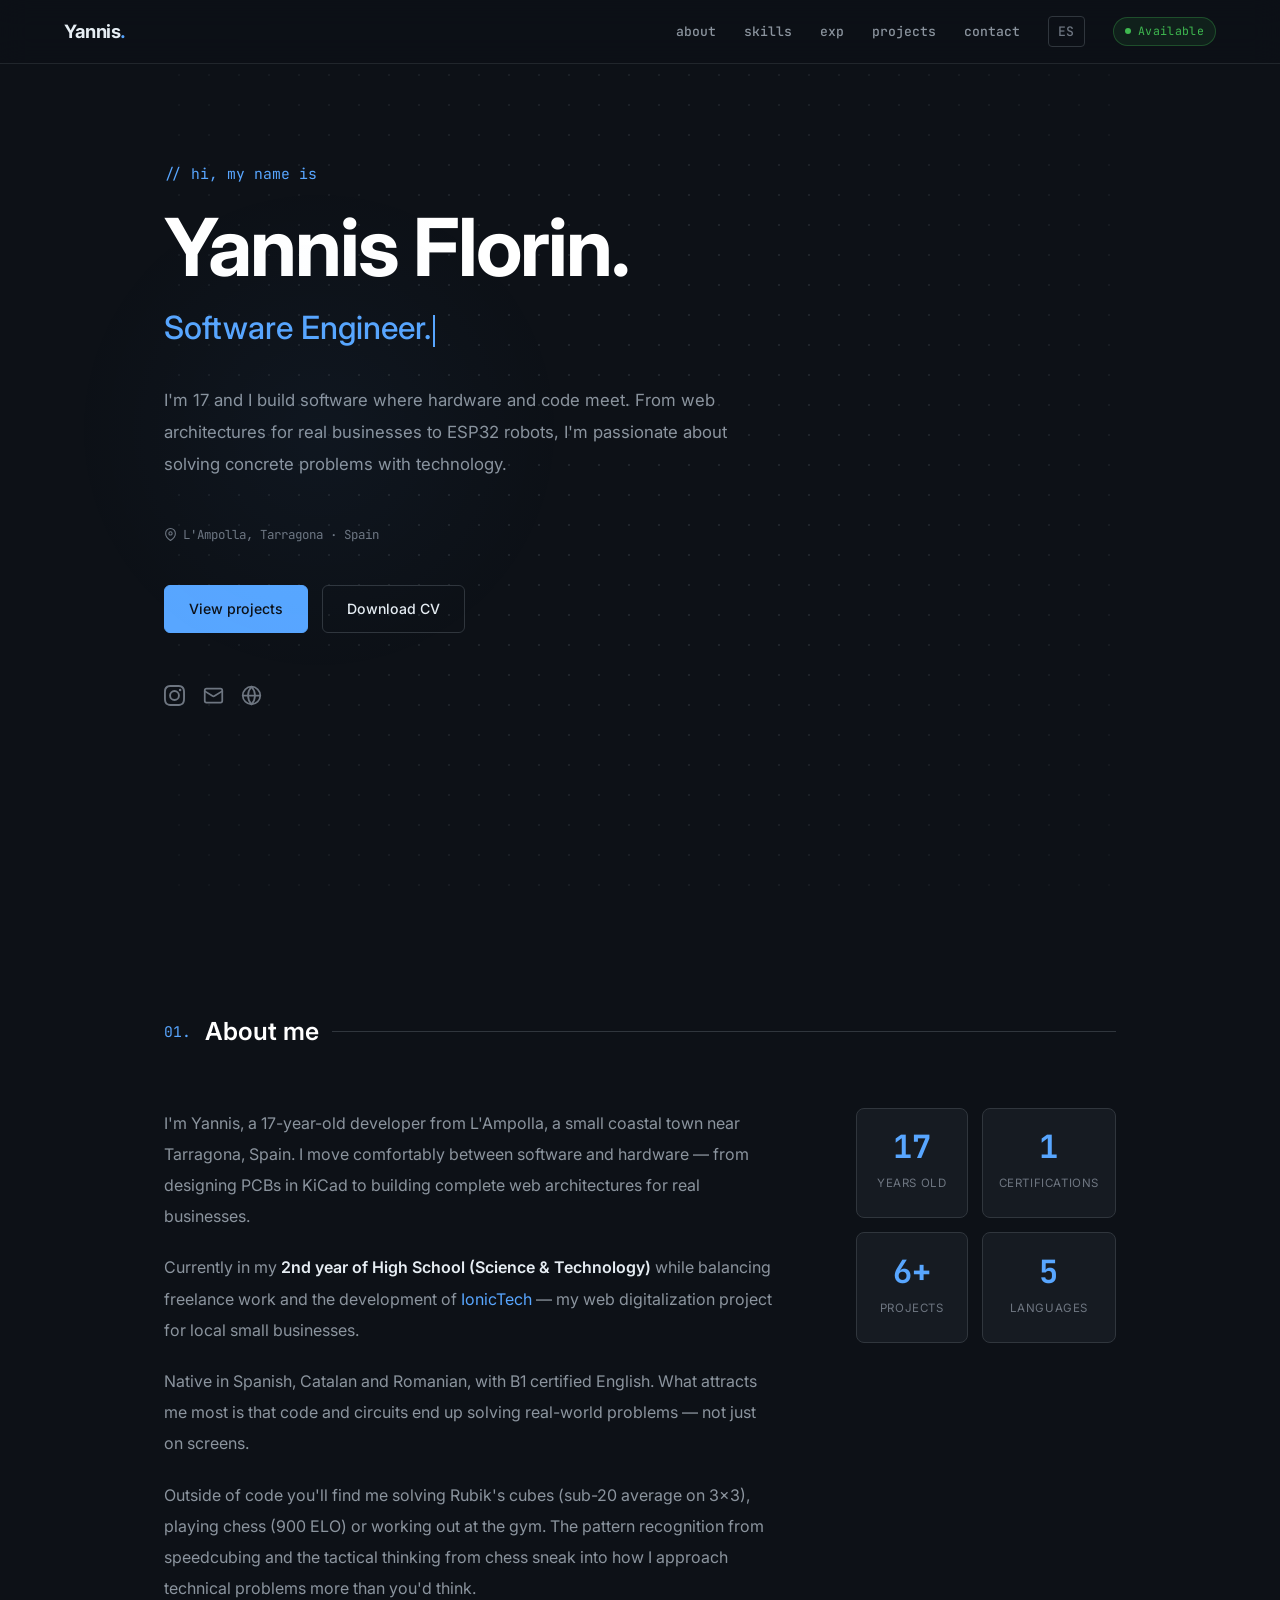
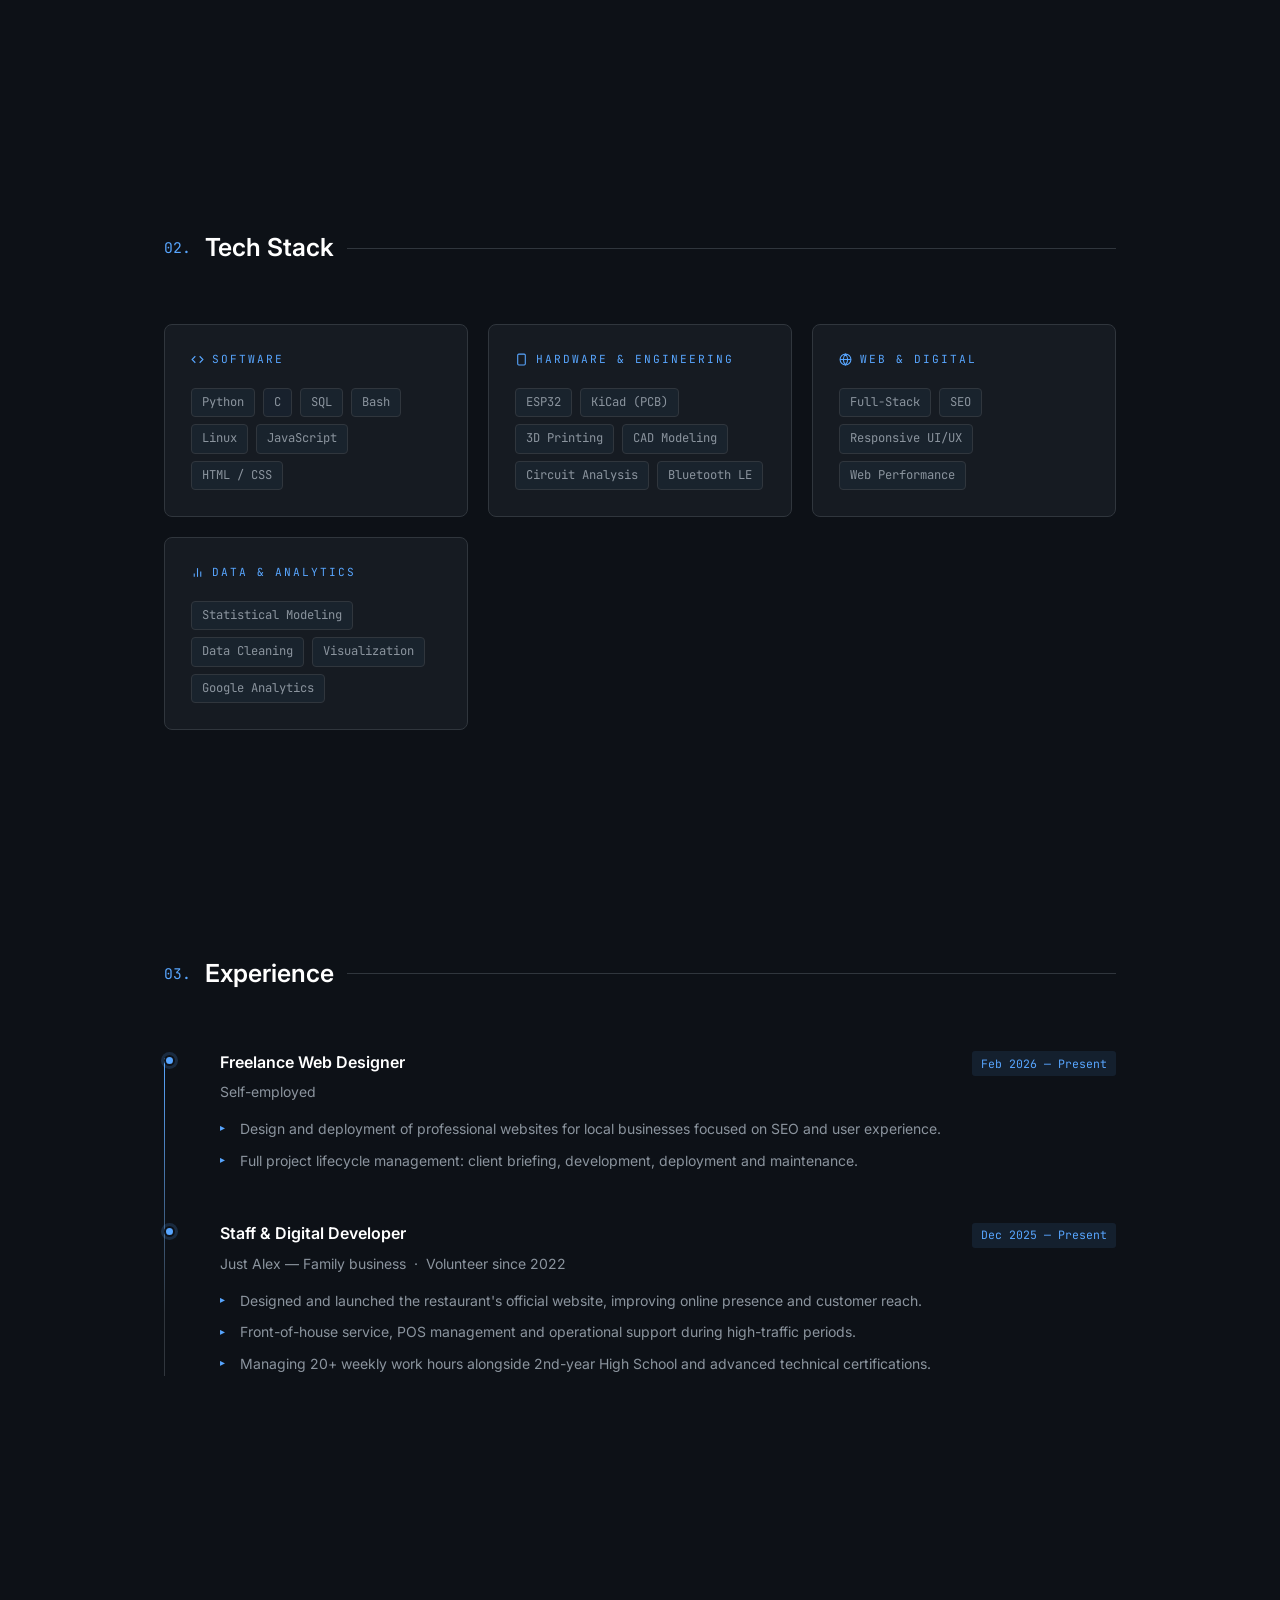
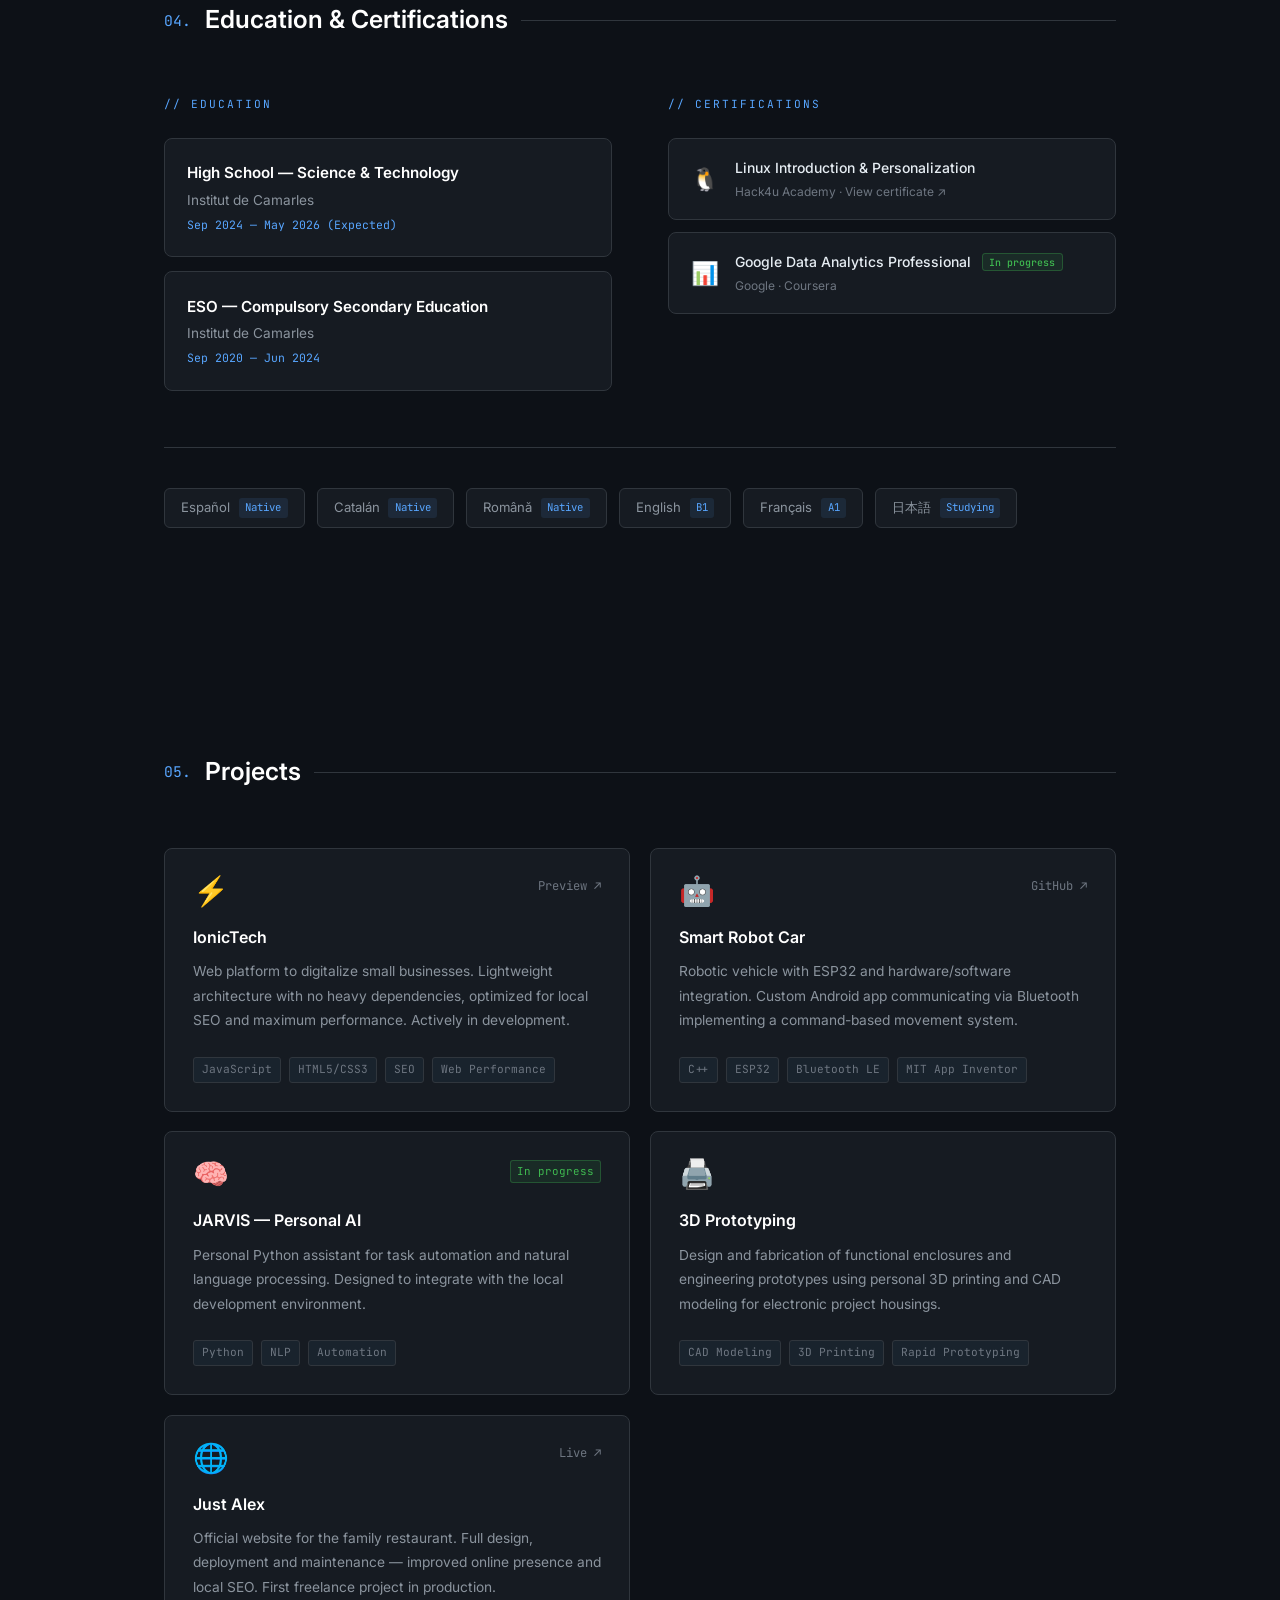
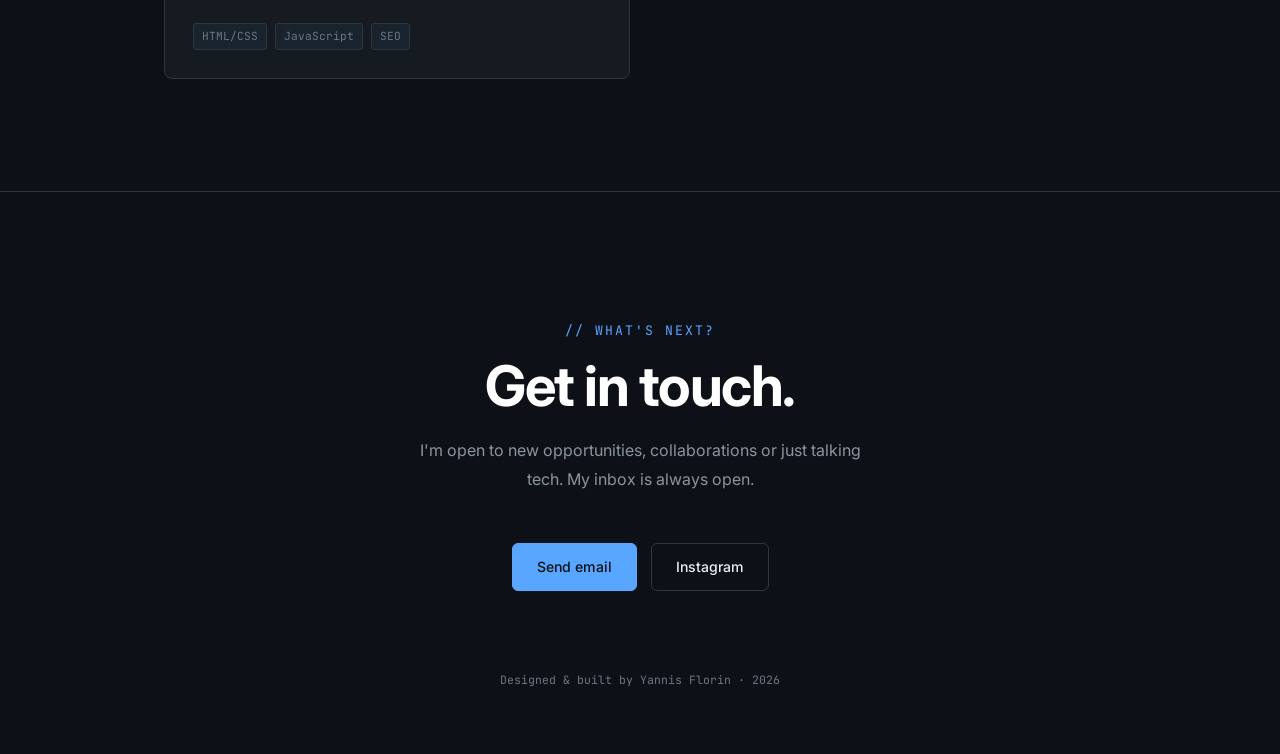
==== en.html @ 4a4978e7 "Add files via upload" ====
<!DOCTYPE html>
<html lang="en">
<head>
<meta charset="UTF-8">
<meta name="viewport" content="width=device-width, initial-scale=1.0">
<title>Yannis Florin | Software & Electronics Engineer</title>
<meta name="description" content="Portfolio of Yannis Florin — Software & Electronics Engineer specialized in web development, Python, hardware and IoT.">

<!-- Favicon -->
<link rel="icon" href="data:image/svg+xml,<svg xmlns='http://www.w3.org/2000/svg' viewBox='0 0 100 100'><text y='.9em' font-size='85'>👨‍💻</text></svg>">

<!-- Open Graph -->
<meta property="og:type"        content="website">
<meta property="og:url"         content="https://yonniss.github.io/en.html">
<meta property="og:title"       content="Yannis Florin | Software & Electronics Engineer">
<meta property="og:description" content="17-year-old developer from L'Ampolla, Tarragona. Specialized in software, hardware and web development. Founder of IonicTech.">
<meta property="og:image"       content="https://yonniss.github.io/og-image.svg">
<meta property="og:locale"      content="en_US">

<!-- Twitter Card -->
<meta name="twitter:card"        content="summary">
<meta name="twitter:title"       content="Yannis Florin | Software & Electronics Engineer">
<meta name="twitter:description" content="17-year-old developer from L'Ampolla, Tarragona. Specialized in software, hardware and web development. Founder of IonicTech.">
<meta name="twitter:image"       content="https://yonniss.github.io/og-image.svg">

<link rel="preconnect" href="https://fonts.googleapis.com">
<link href="https://fonts.googleapis.com/css2?family=Inter:wght@300;400;500;600;700&family=JetBrains+Mono:wght@400;500&display=swap" rel="stylesheet">
<style>
  :root {
    --bg-main:    #0d1117;
    --bg-card:    #161b22;
    --bg-hover:   #21262d;
    --text-primary:   #e6edf3;
    --text-secondary: #8b949e;
    --text-muted:     #6e7681;
    --accent:     #58a6ff;
    --accent-dim: rgba(88,166,255,0.1);
    --green:      #3fb950;
    --border:     #30363d;
    --border-accent: rgba(88,166,255,0.35);
  }

  * { margin: 0; padding: 0; box-sizing: border-box; }
  html { scroll-behavior: smooth; }

  body {
    font-family: 'Inter', -apple-system, BlinkMacSystemFont, sans-serif;
    background: var(--bg-main);
    color: var(--text-primary);
    line-height: 1.6;
    -webkit-font-smoothing: antialiased;
    overflow-x: hidden;
  }

  ::-webkit-scrollbar { width: 5px; }
  ::-webkit-scrollbar-track { background: var(--bg-main); }
  ::-webkit-scrollbar-thumb { background: var(--border); border-radius: 3px; }
  ::-webkit-scrollbar-thumb:hover { background: var(--text-muted); }

  nav {
    position: fixed;
    top: 0; left: 0; right: 0;
    z-index: 100;
    display: flex;
    justify-content: space-between;
    align-items: center;
    padding: 1rem 5%;
    background: rgba(13,17,23,0.82);
    backdrop-filter: blur(14px);
    -webkit-backdrop-filter: blur(14px);
    border-bottom: 1px solid rgba(48,54,61,0.6);
  }

  .logo {
    font-weight: 700;
    font-size: 1.15rem;
    color: var(--text-primary);
    text-decoration: none;
    letter-spacing: -0.5px;
  }
  .logo span { color: var(--accent); }

  .nav-links {
    display: flex;
    align-items: center;
    gap: 1.75rem;
  }

  .nav-links a {
    color: var(--text-secondary);
    text-decoration: none;
    font-size: 0.82rem;
    font-weight: 500;
    font-family: 'JetBrains Mono', monospace;
    transition: color 0.2s;
  }
  .nav-links a:hover { color: var(--accent); }

  .lang-toggle {
    font-family: 'JetBrains Mono', monospace;
    font-size: 0.72rem;
    color: var(--text-muted) !important;
    border: 1px solid var(--border);
    padding: 0.25rem 0.6rem;
    border-radius: 4px;
    text-decoration: none;
    transition: all 0.2s;
  }
  .lang-toggle:hover { color: var(--accent) !important; border-color: var(--accent); }

  .nav-available {
    display: flex;
    align-items: center;
    gap: 0.45rem;
    font-family: 'JetBrains Mono', monospace;
    font-size: 0.72rem;
    color: var(--green);
    background: rgba(63,185,80,0.1);
    border: 1px solid rgba(63,185,80,0.3);
    padding: 0.28rem 0.7rem;
    border-radius: 20px;
    letter-spacing: 0.3px;
  }
  .nav-available .dot {
    width: 6px; height: 6px;
    background: var(--green);
    border-radius: 50%;
    animation: pulse-green 2.2s infinite;
  }
  @keyframes pulse-green {
    0%, 100% { box-shadow: 0 0 0 0 rgba(63,185,80,0.5); }
    50% { box-shadow: 0 0 0 5px rgba(63,185,80,0); }
  }

  .container { max-width: 1080px; margin: 0 auto; padding: 0 5%; }
  section { padding: 7rem 0; }

  .section-label {
    font-size: 1.55rem;
    font-weight: 600;
    color: #fff;
    margin-bottom: 3.5rem;
    display: flex;
    align-items: center;
    gap: 0.85rem;
  }
  .section-label .n {
    font-family: 'JetBrains Mono', monospace;
    color: var(--accent);
    font-size: 0.92rem;
    font-weight: 400;
  }
  .section-label::after {
    content: '';
    height: 1px;
    flex-grow: 1;
    background: var(--border);
  }

  .hero {
    min-height: 100vh;
    display: flex;
    align-items: center;
    padding-top: 5rem;
    position: relative;
  }
  .hero::before {
    content: '';
    position: absolute;
    inset: 0;
    background-image: radial-gradient(circle, rgba(48,54,61,0.55) 1px, transparent 1px);
    background-size: 30px 30px;
    mask-image: radial-gradient(ellipse 85% 85% at 50% 50%, black 30%, transparent 100%);
    -webkit-mask-image: radial-gradient(ellipse 85% 85% at 50% 50%, black 30%, transparent 100%);
    pointer-events: none;
  }
  .hero::after {
    content: '';
    position: absolute;
    top: 20%; left: -10%;
    width: 500px; height: 500px;
    background: radial-gradient(circle, rgba(88,166,255,0.04) 0%, transparent 70%);
    pointer-events: none;
  }

  .hero-inner { position: relative; max-width: 820px; }

  .hero-greeting {
    font-family: 'JetBrains Mono', monospace;
    color: var(--accent);
    font-size: 0.92rem;
    margin-bottom: 1.25rem;
    display: block;
    opacity: 0;
    animation: fadeUp 0.5s ease forwards 0.15s;
  }

  .hero h1 {
    font-size: clamp(2.8rem, 7vw, 5rem);
    font-weight: 700;
    line-height: 1.04;
    letter-spacing: -2px;
    color: #fff;
    margin-bottom: 0.85rem;
    opacity: 0;
    animation: fadeUp 0.5s ease forwards 0.3s;
  }

  .hero-subtitle {
    font-size: clamp(1.3rem, 3.5vw, 2rem);
    font-weight: 400;
    color: var(--text-secondary);
    margin-bottom: 2rem;
    min-height: 2.6rem;
    opacity: 0;
    animation: fadeUp 0.5s ease forwards 0.45s;
  }
  .typing-text { color: var(--accent); font-weight: 500; }
  .cursor {
    display: inline-block;
    width: 2px; height: 1em;
    background: var(--accent);
    margin-left: 2px;
    vertical-align: text-bottom;
    animation: blink 1s step-end infinite;
  }
  @keyframes blink { 0%,100%{opacity:1} 50%{opacity:0} }

  .hero p {
    font-size: 1.05rem;
    color: var(--text-secondary);
    max-width: 580px;
    line-height: 1.9;
    margin-bottom: 2.75rem;
    opacity: 0;
    animation: fadeUp 0.5s ease forwards 0.6s;
  }
  .hero p strong { color: var(--text-primary); font-weight: 600; }

  .hero-location {
    display: flex;
    align-items: center;
    gap: 0.4rem;
    font-family: 'JetBrains Mono', monospace;
    font-size: 0.78rem;
    color: var(--text-muted);
    margin-bottom: 2.5rem;
    opacity: 0;
    animation: fadeUp 0.5s ease forwards 0.7s;
  }

  .btn-group {
    display: flex;
    flex-wrap: wrap;
    gap: 0.875rem;
    margin-bottom: 3.25rem;
    opacity: 0;
    animation: fadeUp 0.5s ease forwards 0.75s;
  }

  .btn {
    display: inline-flex;
    align-items: center;
    gap: 0.4rem;
    padding: 0.75rem 1.5rem;
    border-radius: 6px;
    font-size: 0.88rem;
    font-weight: 500;
    text-decoration: none;
    transition: all 0.2s ease;
    border: 1px solid transparent;
  }
  .btn-primary {
    background: var(--accent);
    color: #0d1117;
    border-color: var(--accent);
  }
  .btn-primary:hover {
    background: #79b8ff;
    border-color: #79b8ff;
    transform: translateY(-2px);
    box-shadow: 0 8px 24px rgba(88,166,255,0.22);
  }
  .btn-secondary {
    background: transparent;
    color: var(--text-primary);
    border-color: var(--border);
  }
  .btn-secondary:hover {
    border-color: var(--accent);
    color: var(--accent);
    transform: translateY(-2px);
  }

  .hero-socials {
    display: flex;
    gap: 1.1rem;
    opacity: 0;
    animation: fadeUp 0.5s ease forwards 0.9s;
  }
  .hero-socials a {
    color: var(--text-muted);
    text-decoration: none;
    transition: color 0.2s, transform 0.2s;
    display: flex;
    align-items: center;
  }
  .hero-socials a:hover { color: var(--accent); transform: translateY(-2px); }

  @keyframes fadeUp {
    from { opacity: 0; transform: translateY(18px); }
    to   { opacity: 1; transform: translateY(0); }
  }

  .about-grid {
    display: grid;
    grid-template-columns: 1fr 260px;
    gap: 5rem;
    align-items: start;
  }
  .about-text p {
    color: var(--text-secondary);
    font-size: 1rem;
    line-height: 1.95;
    margin-bottom: 1.25rem;
  }
  .about-text p:last-child { margin-bottom: 0; }
  .about-text a { color: var(--accent); text-decoration: none; }
  .about-text a:hover { text-decoration: underline; }
  .about-text strong { color: var(--text-primary); font-weight: 600; }

  .about-stats {
    display: grid;
    grid-template-columns: 1fr 1fr;
    gap: 0.875rem;
  }
  .stat-card {
    background: var(--bg-card);
    border: 1px solid var(--border);
    border-radius: 8px;
    padding: 1.4rem 1rem;
    text-align: center;
    transition: border-color 0.2s, transform 0.2s;
  }
  .stat-card:hover { border-color: var(--accent); transform: translateY(-2px); }
  .stat-number {
    font-size: 2rem;
    font-weight: 700;
    color: var(--accent);
    font-family: 'JetBrains Mono', monospace;
    line-height: 1;
    margin-bottom: 0.4rem;
    display: block;
  }
  .stat-label {
    font-size: 0.72rem;
    color: var(--text-muted);
    text-transform: uppercase;
    letter-spacing: 0.6px;
  }

  .skills-grid {
    display: grid;
    grid-template-columns: repeat(auto-fill, minmax(240px, 1fr));
    gap: 1.25rem;
  }
  .skill-cat {
    background: var(--bg-card);
    border: 1px solid var(--border);
    border-radius: 8px;
    padding: 1.6rem;
    transition: border-color 0.2s;
  }
  .skill-cat:hover { border-color: var(--border-accent); }
  .skill-cat-title {
    font-family: 'JetBrains Mono', monospace;
    font-size: 0.7rem;
    color: var(--accent);
    text-transform: uppercase;
    letter-spacing: 2px;
    margin-bottom: 1.2rem;
    display: flex;
    align-items: center;
    gap: 0.5rem;
  }
  .tags { display: flex; flex-wrap: wrap; gap: 0.45rem; }
  .tag {
    font-family: 'JetBrains Mono', monospace;
    font-size: 0.76rem;
    color: var(--text-secondary);
    background: rgba(88,166,255,0.05);
    border: 1px solid var(--border);
    padding: 0.25rem 0.65rem;
    border-radius: 4px;
    transition: all 0.2s;
  }
  .tag:hover { background: rgba(88,166,255,0.12); border-color: var(--accent); color: var(--accent); }

  .timeline { position: relative; padding-left: 1.5rem; }
  .timeline::before {
    content: '';
    position: absolute;
    left: 0; top: 8px; bottom: 0;
    width: 1px;
    background: linear-gradient(to bottom, var(--accent), var(--border) 80%);
  }
  .tl-item { position: relative; padding-bottom: 3rem; padding-left: 2rem; }
  .tl-item:last-child { padding-bottom: 0; }
  .tl-dot {
    position: absolute;
    left: -1.5rem; top: 5px;
    width: 11px; height: 11px;
    background: var(--accent);
    border-radius: 50%;
    border: 2px solid var(--bg-main);
    box-shadow: 0 0 0 3px rgba(88,166,255,0.18);
  }
  .tl-header { display: flex; flex-wrap: wrap; justify-content: space-between; align-items: baseline; gap: 0.5rem; margin-bottom: 0.3rem; }
  .tl-title { font-size: 1rem; font-weight: 600; color: #fff; }
  .tl-date { font-family: 'JetBrains Mono', monospace; font-size: 0.72rem; color: var(--accent); background: var(--accent-dim); padding: 0.2rem 0.55rem; border-radius: 3px; }
  .tl-company { font-size: 0.875rem; color: var(--text-secondary); margin-bottom: 0.85rem; }
  .tl-body { list-style: none; display: flex; flex-direction: column; gap: 0.45rem; }
  .tl-body li { font-size: 0.875rem; color: var(--text-secondary); padding-left: 1.25rem; position: relative; line-height: 1.75; }
  .tl-body li::before { content: '▸'; position: absolute; left: 0; color: var(--accent); font-size: 0.65rem; top: 0.22em; }

  .edu-certs { display: grid; grid-template-columns: 1fr 1fr; gap: 3.5rem; align-items: start; }
  .block-title { font-family: 'JetBrains Mono', monospace; font-size: 0.7rem; color: var(--accent); text-transform: uppercase; letter-spacing: 2px; margin-bottom: 1.5rem; }
  .edu-item { background: var(--bg-card); border: 1px solid var(--border); border-radius: 8px; padding: 1.4rem; margin-bottom: 0.875rem; transition: border-color 0.2s; }
  .edu-item:hover { border-color: var(--border-accent); }
  .edu-item:last-child { margin-bottom: 0; }
  .edu-degree { font-weight: 600; font-size: 0.95rem; color: #fff; margin-bottom: 0.25rem; }
  .edu-school { font-size: 0.85rem; color: var(--text-secondary); margin-bottom: 0.25rem; }
  .edu-date { font-family: 'JetBrains Mono', monospace; font-size: 0.72rem; color: var(--accent); }

  .cert-card { display: flex; align-items: center; gap: 1rem; background: var(--bg-card); border: 1px solid var(--border); border-radius: 8px; padding: 1.1rem 1.4rem; margin-bottom: 0.75rem; transition: border-color 0.2s, transform 0.2s; text-decoration: none; }
  .cert-card:hover { border-color: var(--border-accent); transform: translateX(5px); }
  .cert-card:last-child { margin-bottom: 0; }
  .cert-icon { font-size: 1.4rem; flex-shrink: 0; }
  .cert-name { font-weight: 500; font-size: 0.875rem; color: var(--text-primary); margin-bottom: 0.2rem; }
  .cert-issuer { font-size: 0.75rem; color: var(--text-muted); }
  .cert-wip {
    font-family: 'JetBrains Mono', monospace;
    font-size: 0.62rem;
    color: var(--green);
    background: rgba(63,185,80,0.1);
    border: 1px solid rgba(63,185,80,0.3);
    padding: 0.1rem 0.4rem;
    border-radius: 3px;
    margin-left: 0.4rem;
    vertical-align: middle;
  }

  .lang-strip { display: flex; flex-wrap: wrap; gap: 0.75rem; margin-top: 3.5rem; padding-top: 2.5rem; border-top: 1px solid var(--border); }
  .lang-badge { display: flex; align-items: center; gap: 0.55rem; background: var(--bg-card); border: 1px solid var(--border); border-radius: 6px; padding: 0.55rem 1rem; font-size: 0.82rem; color: var(--text-secondary); }
  .lang-level { font-family: 'JetBrains Mono', monospace; font-size: 0.67rem; color: var(--accent); background: var(--accent-dim); padding: 0.1rem 0.4rem; border-radius: 3px; }

  .projects-grid { display: grid; grid-template-columns: repeat(auto-fill, minmax(310px, 1fr)); gap: 1.2rem; }
  .proj-card { background: var(--bg-card); border: 1px solid var(--border); border-radius: 8px; padding: 1.75rem; display: flex; flex-direction: column; transition: transform 0.25s ease, border-color 0.25s ease, box-shadow 0.25s ease; }
  .proj-card:hover { transform: translateY(-5px); border-color: var(--accent); box-shadow: 0 12px 36px rgba(88,166,255,0.08); }
  .proj-header { display: flex; justify-content: space-between; align-items: flex-start; margin-bottom: 1.2rem; }
  .proj-icon { font-size: 1.8rem; line-height: 1; }
  .proj-links { display: flex; gap: 0.6rem; }
  .proj-links a { color: var(--text-muted); text-decoration: none; font-size: 0.76rem; font-family: 'JetBrains Mono', monospace; transition: color 0.2s; display: flex; align-items: center; gap: 0.2rem; }
  .proj-links a:hover { color: var(--accent); }
  .proj-card h3 { font-size: 1rem; color: #fff; margin-bottom: 0.55rem; font-weight: 600; }
  .proj-card p { font-size: 0.86rem; color: var(--text-secondary); line-height: 1.78; flex-grow: 1; margin-bottom: 1.5rem; }
  .tech-stack { display: flex; flex-wrap: wrap; gap: 0.5rem; font-family: 'JetBrains Mono', monospace; font-size: 0.7rem; color: var(--text-muted); }
  .tech-stack span { background: rgba(88,166,255,0.05); border: 1px solid var(--border); padding: 0.2rem 0.5rem; border-radius: 3px; }

  footer { border-top: 1px solid var(--border); padding: 8rem 5% 4rem; text-align: center; }
  .contact-kicker { font-family: 'JetBrains Mono', monospace; color: var(--accent); font-size: 0.82rem; letter-spacing: 2px; text-transform: uppercase; display: block; margin-bottom: 1rem; }
  footer h2 { font-size: clamp(2rem, 5vw, 3.5rem); color: #fff; font-weight: 700; letter-spacing: -1.5px; margin-bottom: 1.25rem; line-height: 1.05; }
  footer > .container > p { color: var(--text-secondary); max-width: 460px; margin: 0 auto 3rem; font-size: 1rem; line-height: 1.85; }
  .contact-btns { display: flex; justify-content: center; flex-wrap: wrap; gap: 0.875rem; margin-bottom: 5rem; }
  .footer-credit { font-family: 'JetBrains Mono', monospace; font-size: 0.72rem; color: var(--text-muted); }
  .footer-credit a { color: var(--text-muted); text-decoration: none; }
  .footer-credit a:hover { color: var(--accent); }

  .reveal { opacity: 0; transform: translateY(22px); transition: opacity 0.65s ease, transform 0.65s ease; }
  .reveal.visible { opacity: 1; transform: none; }

  @media (max-width: 768px) {
    .nav-links { gap: 1rem; }
    .nav-links a { display: none; }
    .lang-toggle { display: flex !important; }
    .about-grid { grid-template-columns: 1fr; gap: 2.5rem; }
    .edu-certs { grid-template-columns: 1fr; gap: 2.5rem; }
    .hero h1 { letter-spacing: -1px; }
  }
  @media (max-width: 480px) {
    .nav-available { display: none; }
    section { padding: 5rem 0; }
  }
</style>
</head>
<body>

<nav>
  <a href="#" class="logo">Yannis<span>.</span></a>
  <div class="nav-links">
    <a href="#about">about</a>
    <a href="#skills">skills</a>
    <a href="#experience">exp</a>
    <a href="#projects">projects</a>
    <a href="#contact">contact</a>
    <a href="index.html" class="lang-toggle">ES</a>
    <div class="nav-available"><div class="dot"></div>Available</div>
  </div>
</nav>

<div class="container">
  <section class="hero">
    <div class="hero-inner">
      <span class="hero-greeting">// hi, my name is</span>
      <h1>Yannis Florin.</h1>
      <div class="hero-subtitle">
        <span class="typing-text" id="typing"></span><span class="cursor"></span>
      </div>
      <p>
        I'm 17 and I build software where hardware and code meet.
        From web architectures for real businesses to ESP32 robots,
        I'm passionate about solving concrete problems with technology.
      </p>
      <div class="hero-location">
        <svg width="13" height="13" viewBox="0 0 24 24" fill="none" stroke="currentColor" stroke-width="2" stroke-linecap="round" stroke-linejoin="round"><path d="M21 10c0 7-9 13-9 13s-9-6-9-13a9 9 0 0 1 18 0z"/><circle cx="12" cy="10" r="3"/></svg>
        L'Ampolla, Tarragona · Spain
      </div>
      <div class="btn-group">
        <a href="#projects" class="btn btn-primary">View projects</a>
        <a href="CV%20english%20(2).pdf" download class="btn btn-secondary">Download CV</a>
      </div>
      <div class="hero-socials">
        <a href="https://instagram.com/yannisflorin25" target="_blank" rel="noopener" aria-label="Instagram">
          <svg width="21" height="21" viewBox="0 0 24 24" fill="currentColor"><path d="M12 2.163c3.204 0 3.584.012 4.85.07 3.252.148 4.771 1.691 4.919 4.919.058 1.265.069 1.645.069 4.849 0 3.205-.012 3.584-.069 4.849-.149 3.225-1.664 4.771-4.919 4.919-1.266.058-1.644.07-4.85.07-3.204 0-3.584-.012-4.849-.07-3.26-.149-4.771-1.699-4.919-4.92-.058-1.265-.07-1.644-.07-4.849 0-3.204.013-3.583.07-4.849.149-3.227 1.664-4.771 4.919-4.919 1.266-.057 1.645-.069 4.849-.069zM12 0C8.741 0 8.333.014 7.053.072 2.695.272.273 2.69.073 7.052.014 8.333 0 8.741 0 12c0 3.259.014 3.668.072 4.948.2 4.358 2.618 6.78 6.98 6.98C8.333 23.986 8.741 24 12 24c3.259 0 3.668-.014 4.948-.072 4.354-.2 6.782-2.618 6.979-6.98.059-1.28.073-1.689.073-4.948 0-3.259-.014-3.667-.072-4.947-.196-4.354-2.617-6.78-6.979-6.98C15.668.014 15.259 0 12 0zm0 5.838a6.162 6.162 0 1 0 0 12.324 6.162 6.162 0 0 0 0-12.324zM12 16a4 4 0 1 1 0-8 4 4 0 0 1 0 8zm6.406-11.845a1.44 1.44 0 1 0 0 2.881 1.44 1.44 0 0 0 0-2.881z"/></svg>
        </a>
        <a href="mailto:yanniselflorin@gmail.com" aria-label="Email">
          <svg width="21" height="21" viewBox="0 0 24 24" fill="none" stroke="currentColor" stroke-width="2" stroke-linecap="round" stroke-linejoin="round"><rect x="2" y="4" width="20" height="16" rx="2"/><path d="m22 7-8.97 5.7a1.94 1.94 0 0 1-2.06 0L2 7"/></svg>
        </a>
        <a href="https://ionictech.dev" target="_blank" rel="noopener" aria-label="IonicTech">
          <svg width="21" height="21" viewBox="0 0 24 24" fill="none" stroke="currentColor" stroke-width="2" stroke-linecap="round" stroke-linejoin="round"><circle cx="12" cy="12" r="10"/><line x1="2" y1="12" x2="22" y2="12"/><path d="M12 2a15.3 15.3 0 0 1 4 10 15.3 15.3 0 0 1-4 10 15.3 15.3 0 0 1-4-10 15.3 15.3 0 0 1 4-10z"/></svg>
        </a>
      </div>
    </div>
  </section>
</div>

<div class="container">
  <section id="about" class="reveal">
    <h2 class="section-label"><span class="n">01.</span> About me</h2>
    <div class="about-grid">
      <div class="about-text">
        <p>
          I'm Yannis, a 17-year-old developer from L'Ampolla, a small coastal town near Tarragona, Spain.
          I move comfortably between software and hardware — from designing PCBs in KiCad
          to building complete web architectures for real businesses.
        </p>
        <p>
          Currently in my <strong>2nd year of High School (Science & Technology)</strong> while
          balancing freelance work and the development of
          <a href="https://ionictech.dev">IonicTech</a> — my web digitalization project for
          local small businesses.
        </p>
        <p>
          Native in Spanish, Catalan and Romanian, with B1 certified English.
          What attracts me most is that code and circuits end up solving real-world problems —
          not just on screens.
        </p>
        <p>
          Outside of code you'll find me solving Rubik's cubes (sub-20 average on 3x3),
          playing chess (900 ELO) or working out at the gym.
          The pattern recognition from speedcubing and the tactical thinking from chess
          sneak into how I approach technical problems more than you'd think.
        </p>
      </div>
      <div class="about-stats">
        <div class="stat-card">
          <span class="stat-number">17</span>
          <span class="stat-label">Years old</span>
        </div>
        <div class="stat-card">
          <span class="stat-number">1</span>
          <span class="stat-label">Certifications</span>
        </div>
        <div class="stat-card">
          <span class="stat-number">6+</span>
          <span class="stat-label">Projects</span>
        </div>
        <div class="stat-card">
          <span class="stat-number">5</span>
          <span class="stat-label">Languages</span>
        </div>
      </div>
    </div>
  </section>
</div>

<div class="container">
  <section id="skills" class="reveal">
    <h2 class="section-label"><span class="n">02.</span> Tech Stack</h2>
    <div class="skills-grid">

      <div class="skill-cat">
        <div class="skill-cat-title">
          <svg width="13" height="13" viewBox="0 0 24 24" fill="none" stroke="currentColor" stroke-width="2"><polyline points="16 18 22 12 16 6"/><polyline points="8 6 2 12 8 18"/></svg>
          Software
        </div>
        <div class="tags">
          <span class="tag">Python</span><span class="tag">C</span><span class="tag">SQL</span>
          <span class="tag">Bash</span><span class="tag">Linux</span>
          <span class="tag">JavaScript</span><span class="tag">HTML / CSS</span>
        </div>
      </div>

      <div class="skill-cat">
        <div class="skill-cat-title">
          <svg width="13" height="13" viewBox="0 0 24 24" fill="none" stroke="currentColor" stroke-width="2"><rect x="5" y="2" width="14" height="20" rx="2"/><line x1="12" y1="18" x2="12" y2="18"/></svg>
          Hardware & Engineering
        </div>
        <div class="tags">
          <span class="tag">ESP32</span><span class="tag">KiCad (PCB)</span>
          <span class="tag">3D Printing</span><span class="tag">CAD Modeling</span>
          <span class="tag">Circuit Analysis</span><span class="tag">Bluetooth LE</span>
        </div>
      </div>

      <div class="skill-cat">
        <div class="skill-cat-title">
          <svg width="13" height="13" viewBox="0 0 24 24" fill="none" stroke="currentColor" stroke-width="2"><circle cx="12" cy="12" r="10"/><line x1="2" y1="12" x2="22" y2="12"/><path d="M12 2a15.3 15.3 0 0 1 4 10 15.3 15.3 0 0 1-4 10 15.3 15.3 0 0 1-4-10 15.3 15.3 0 0 1 4-10z"/></svg>
          Web & Digital
        </div>
        <div class="tags">
          <span class="tag">Full-Stack</span><span class="tag">SEO</span>
          <span class="tag">Responsive UI/UX</span><span class="tag">Web Performance</span>
        </div>
      </div>

      <div class="skill-cat">
        <div class="skill-cat-title">
          <svg width="13" height="13" viewBox="0 0 24 24" fill="none" stroke="currentColor" stroke-width="2"><line x1="18" y1="20" x2="18" y2="10"/><line x1="12" y1="20" x2="12" y2="4"/><line x1="6" y1="20" x2="6" y2="14"/></svg>
          Data & Analytics
        </div>
        <div class="tags">
          <span class="tag">Statistical Modeling</span><span class="tag">Data Cleaning</span>
          <span class="tag">Visualization</span><span class="tag">Google Analytics</span>
        </div>
      </div>

    </div>
  </section>
</div>

<div class="container">
  <section id="experience" class="reveal">
    <h2 class="section-label"><span class="n">03.</span> Experience</h2>
    <div class="timeline">

      <div class="tl-item">
        <div class="tl-dot"></div>
        <div class="tl-header">
          <div class="tl-title">Freelance Web Designer</div>
          <div class="tl-date">Feb 2026 — Present</div>
        </div>
        <div class="tl-company">Self-employed</div>
        <ul class="tl-body">
          <li>Design and deployment of professional websites for local businesses focused on SEO and user experience.</li>
          <li>Full project lifecycle management: client briefing, development, deployment and maintenance.</li>
        </ul>
      </div>

      <div class="tl-item">
        <div class="tl-dot"></div>
        <div class="tl-header">
          <div class="tl-title">Staff & Digital Developer</div>
          <div class="tl-date">Dec 2025 — Present</div>
        </div>
        <div class="tl-company">Just Alex — Family business &nbsp;·&nbsp; Volunteer since 2022</div>
        <ul class="tl-body">
          <li>Designed and launched the restaurant's official website, improving online presence and customer reach.</li>
          <li>Front-of-house service, POS management and operational support during high-traffic periods.</li>
          <li>Managing 20+ weekly work hours alongside 2nd-year High School and advanced technical certifications.</li>
        </ul>
      </div>

    </div>
  </section>
</div>

<div class="container">
  <section id="education" class="reveal">
    <h2 class="section-label"><span class="n">04.</span> Education & Certifications</h2>
    <div class="edu-certs">

      <div>
        <div class="block-title">// education</div>
        <div class="edu-item">
          <div class="edu-degree">High School — Science & Technology</div>
          <div class="edu-school">Institut de Camarles</div>
          <div class="edu-date">Sep 2024 — May 2026 (Expected)</div>
        </div>
        <div class="edu-item">
          <div class="edu-degree">ESO — Compulsory Secondary Education</div>
          <div class="edu-school">Institut de Camarles</div>
          <div class="edu-date">Sep 2020 — Jun 2024</div>
        </div>
      </div>

      <div>
        <div class="block-title">// certifications</div>
        <a href="https://hack4u.io/certificate/1820-4016-4110-2781" target="_blank" rel="noopener" class="cert-card">
          <div class="cert-icon">🐧</div>
          <div>
            <div class="cert-name">Linux Introduction & Personalization</div>
            <div class="cert-issuer">Hack4u Academy · View certificate ↗</div>
          </div>
        </a>
        <div class="cert-card">
          <div class="cert-icon">📊</div>
          <div>
            <div class="cert-name">Google Data Analytics Professional <span class="cert-wip">In progress</span></div>
            <div class="cert-issuer">Google · Coursera</div>
          </div>
        </div>
      </div>

    </div>

    <div class="lang-strip">
      <div class="lang-badge">Español <span class="lang-level">Native</span></div>
      <div class="lang-badge">Catalán <span class="lang-level">Native</span></div>
      <div class="lang-badge">Română <span class="lang-level">Native</span></div>
      <div class="lang-badge">English <span class="lang-level">B1</span></div>
      <div class="lang-badge">Français <span class="lang-level">A1</span></div>
      <div class="lang-badge">日本語 <span class="lang-level">Studying</span></div>
    </div>

  </section>
</div>

<div class="container">
  <section id="projects" class="reveal">
    <h2 class="section-label"><span class="n">05.</span> Projects</h2>
    <div class="projects-grid">

      <div class="proj-card">
        <div class="proj-header">
          <div class="proj-icon">⚡</div>
          <div class="proj-links"><a href="https://ionictech.dev" target="_blank" rel="noopener">Preview ↗</a></div>
        </div>
        <h3>IonicTech</h3>
        <p>Web platform to digitalize small businesses. Lightweight architecture with no heavy dependencies, optimized for local SEO and maximum performance. Actively in development.</p>
        <div class="tech-stack">
          <span>JavaScript</span><span>HTML5/CSS3</span><span>SEO</span><span>Web Performance</span>
        </div>
      </div>

      <div class="proj-card">
        <div class="proj-header">
          <div class="proj-icon">🤖</div>
          <div class="proj-links"><a href="https://github.com/Yonniss/RoboCar" target="_blank" rel="noopener">GitHub ↗</a></div>
        </div>
        <h3>Smart Robot Car</h3>
        <p>Robotic vehicle with ESP32 and hardware/software integration. Custom Android app communicating via Bluetooth implementing a command-based movement system.</p>
        <div class="tech-stack">
          <span>C++</span><span>ESP32</span><span>Bluetooth LE</span><span>MIT App Inventor</span>
        </div>
      </div>

      <div class="proj-card">
        <div class="proj-header">
          <div class="proj-icon">🧠</div>
          <div class="proj-links"><span class="cert-wip" style="font-size:0.68rem;">In progress</span></div>
        </div>
        <h3>JARVIS — Personal AI</h3>
        <p>Personal Python assistant for task automation and natural language processing. Designed to integrate with the local development environment.</p>
        <div class="tech-stack">
          <span>Python</span><span>NLP</span><span>Automation</span>
        </div>
      </div>

      <div class="proj-card">
        <div class="proj-header">
          <div class="proj-icon">🖨️</div>
          <div class="proj-links"></div>
        </div>
        <h3>3D Prototyping</h3>
        <p>Design and fabrication of functional enclosures and engineering prototypes using personal 3D printing and CAD modeling for electronic project housings.</p>
        <div class="tech-stack">
          <span>CAD Modeling</span><span>3D Printing</span><span>Rapid Prototyping</span>
        </div>
      </div>

      <div class="proj-card">
        <div class="proj-header">
          <div class="proj-icon">🌐</div>
          <div class="proj-links"><a href="https://justalex.es" target="_blank" rel="noopener">Live ↗</a></div>
        </div>
        <h3>Just Alex</h3>
        <p>Official website for the family restaurant. Full design, deployment and maintenance — improved online presence and local SEO. First freelance project in production.</p>
        <div class="tech-stack">
          <span>HTML/CSS</span><span>JavaScript</span><span>SEO</span>
        </div>
      </div>

    </div>
  </section>
</div>

<footer id="contact">
  <div class="container">
    <span class="contact-kicker">// what's next?</span>
    <h2>Get in touch.</h2>
    <p>I'm open to new opportunities, collaborations or just talking tech. My inbox is always open.</p>
    <div class="contact-btns">
      <a href="mailto:yanniselflorin@gmail.com" class="btn btn-primary">Send email</a>
      <a href="https://instagram.com/yannisflorin25" target="_blank" rel="noopener" class="btn btn-secondary">Instagram</a>
    </div>
    <div class="footer-credit">
      Designed &amp; built by <a href="#">Yannis Florin</a> · 2026
    </div>
  </div>
</footer>

<script>
  const roles = ['Software Engineer.', 'Electronics Engineer.', 'Web Developer.', 'Freelance Developer.'];
  let ri = 0, ci = 0, del = false;
  const el = document.getElementById('typing');

  (function type() {
    const word = roles[ri];
    if (!del) {
      el.textContent = word.slice(0, ++ci);
      if (ci === word.length) { del = true; return setTimeout(type, 2200); }
    } else {
      el.textContent = word.slice(0, --ci);
      if (ci === 0) { del = false; ri = (ri + 1) % roles.length; }
    }
    setTimeout(type, del ? 45 : 75);
  })();

  const obs = new IntersectionObserver(
    entries => entries.forEach(s => { if (s.isIntersecting) s.target.classList.add('visible'); }),
    { threshold: 0.08 }
  );
  document.querySelectorAll('.reveal').forEach(s => obs.observe(s));
</script>
</body>
</html>
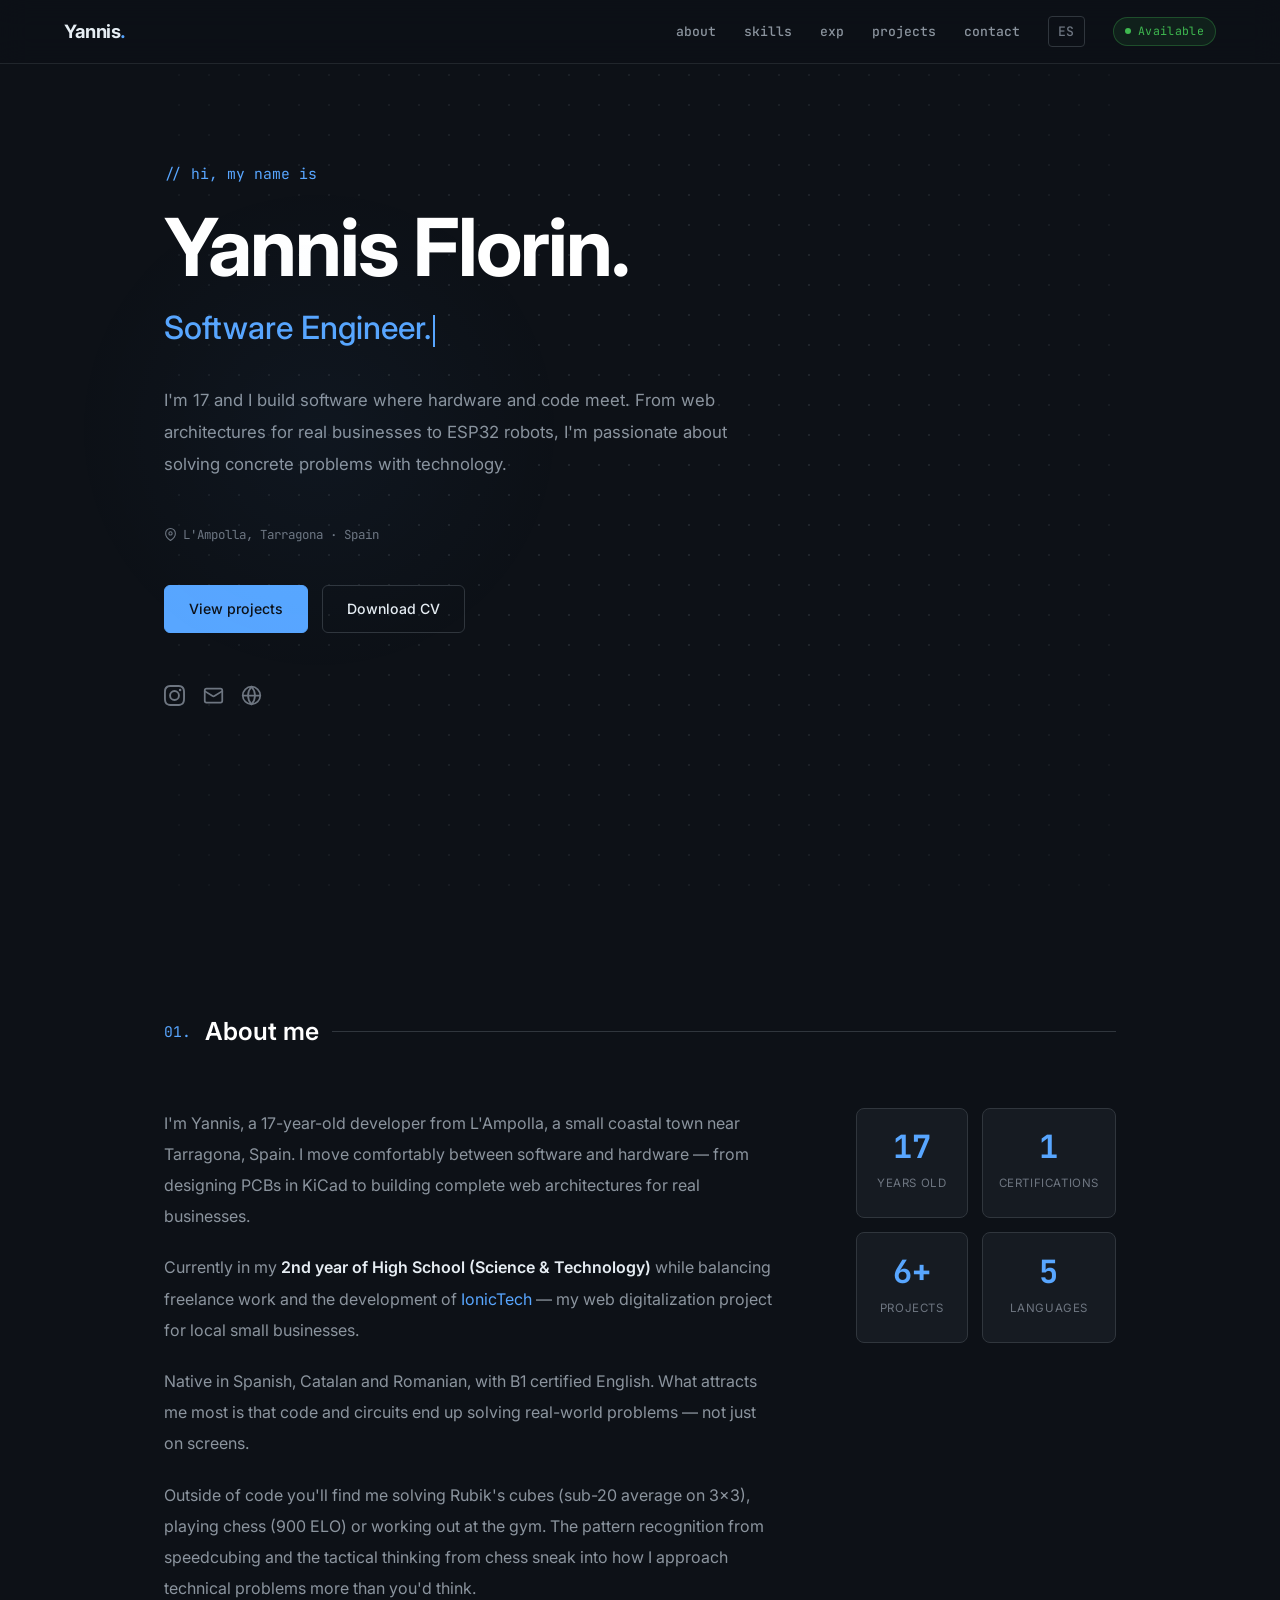
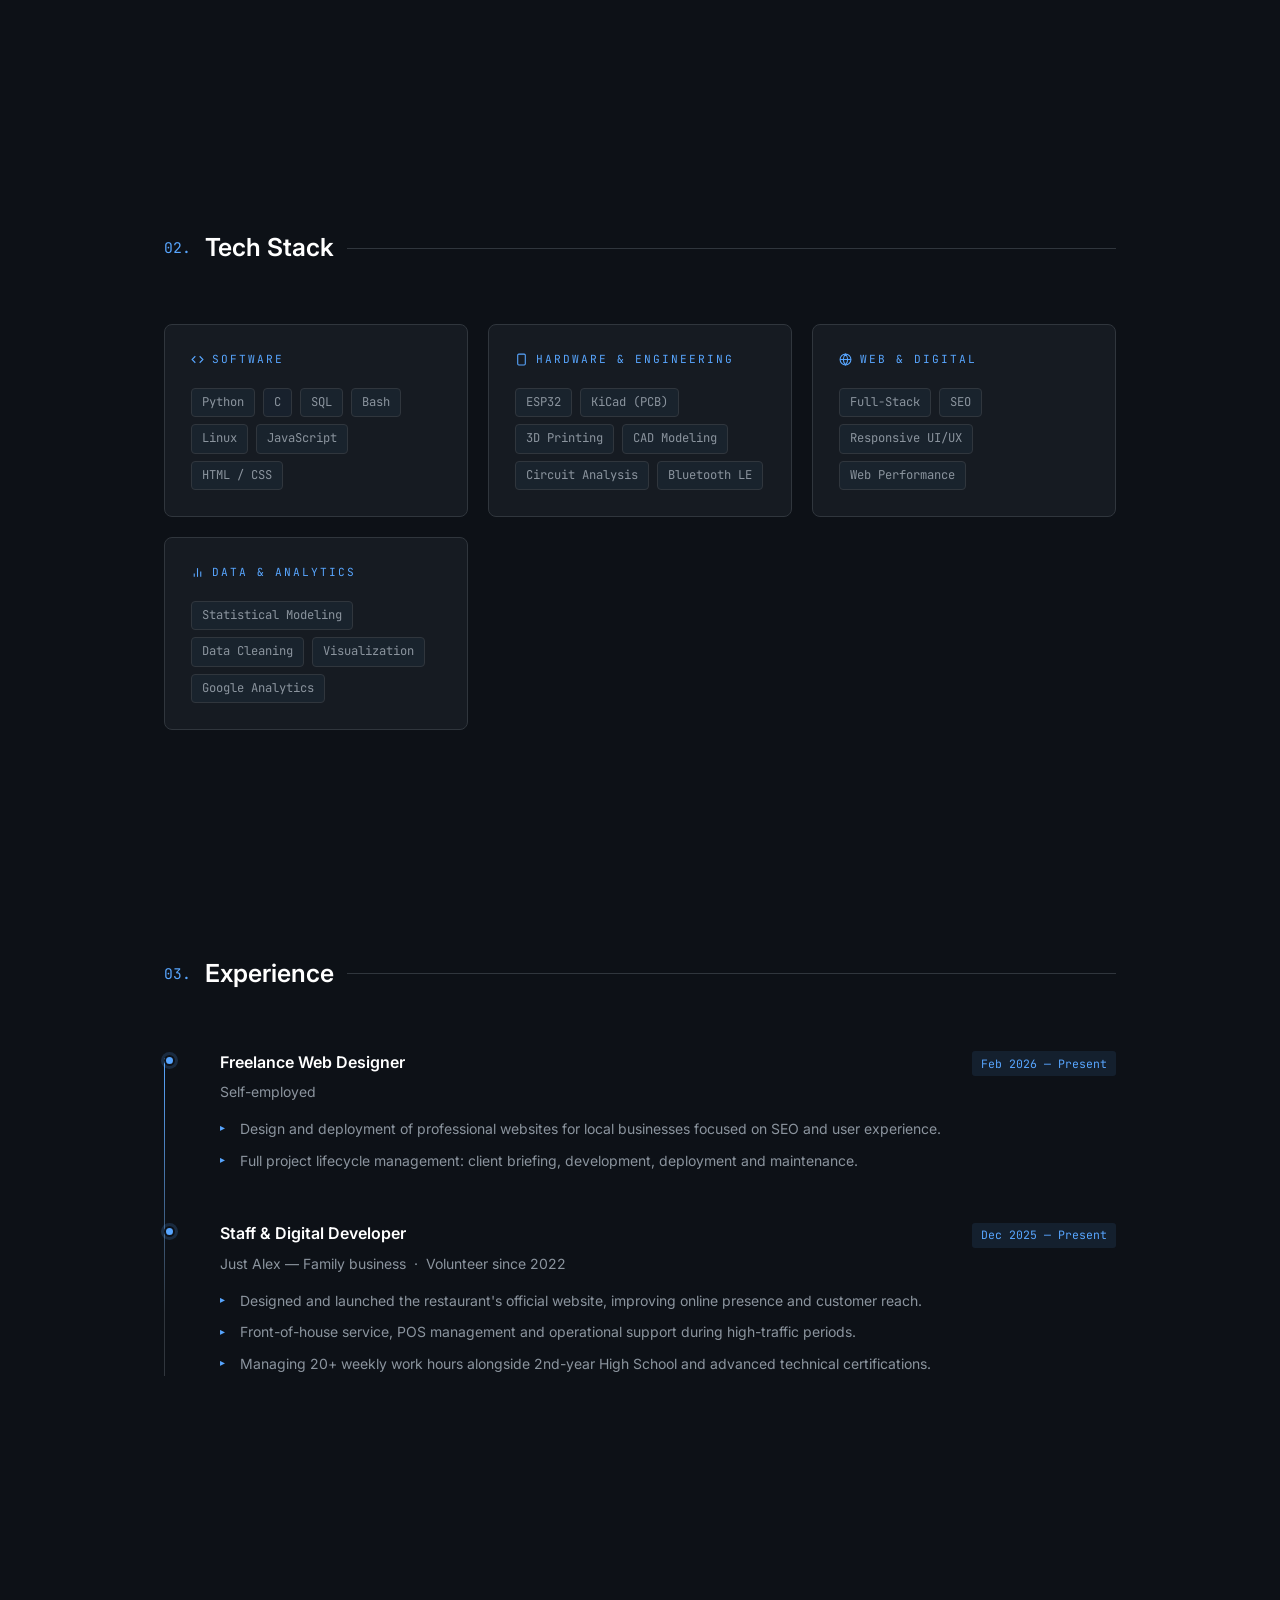
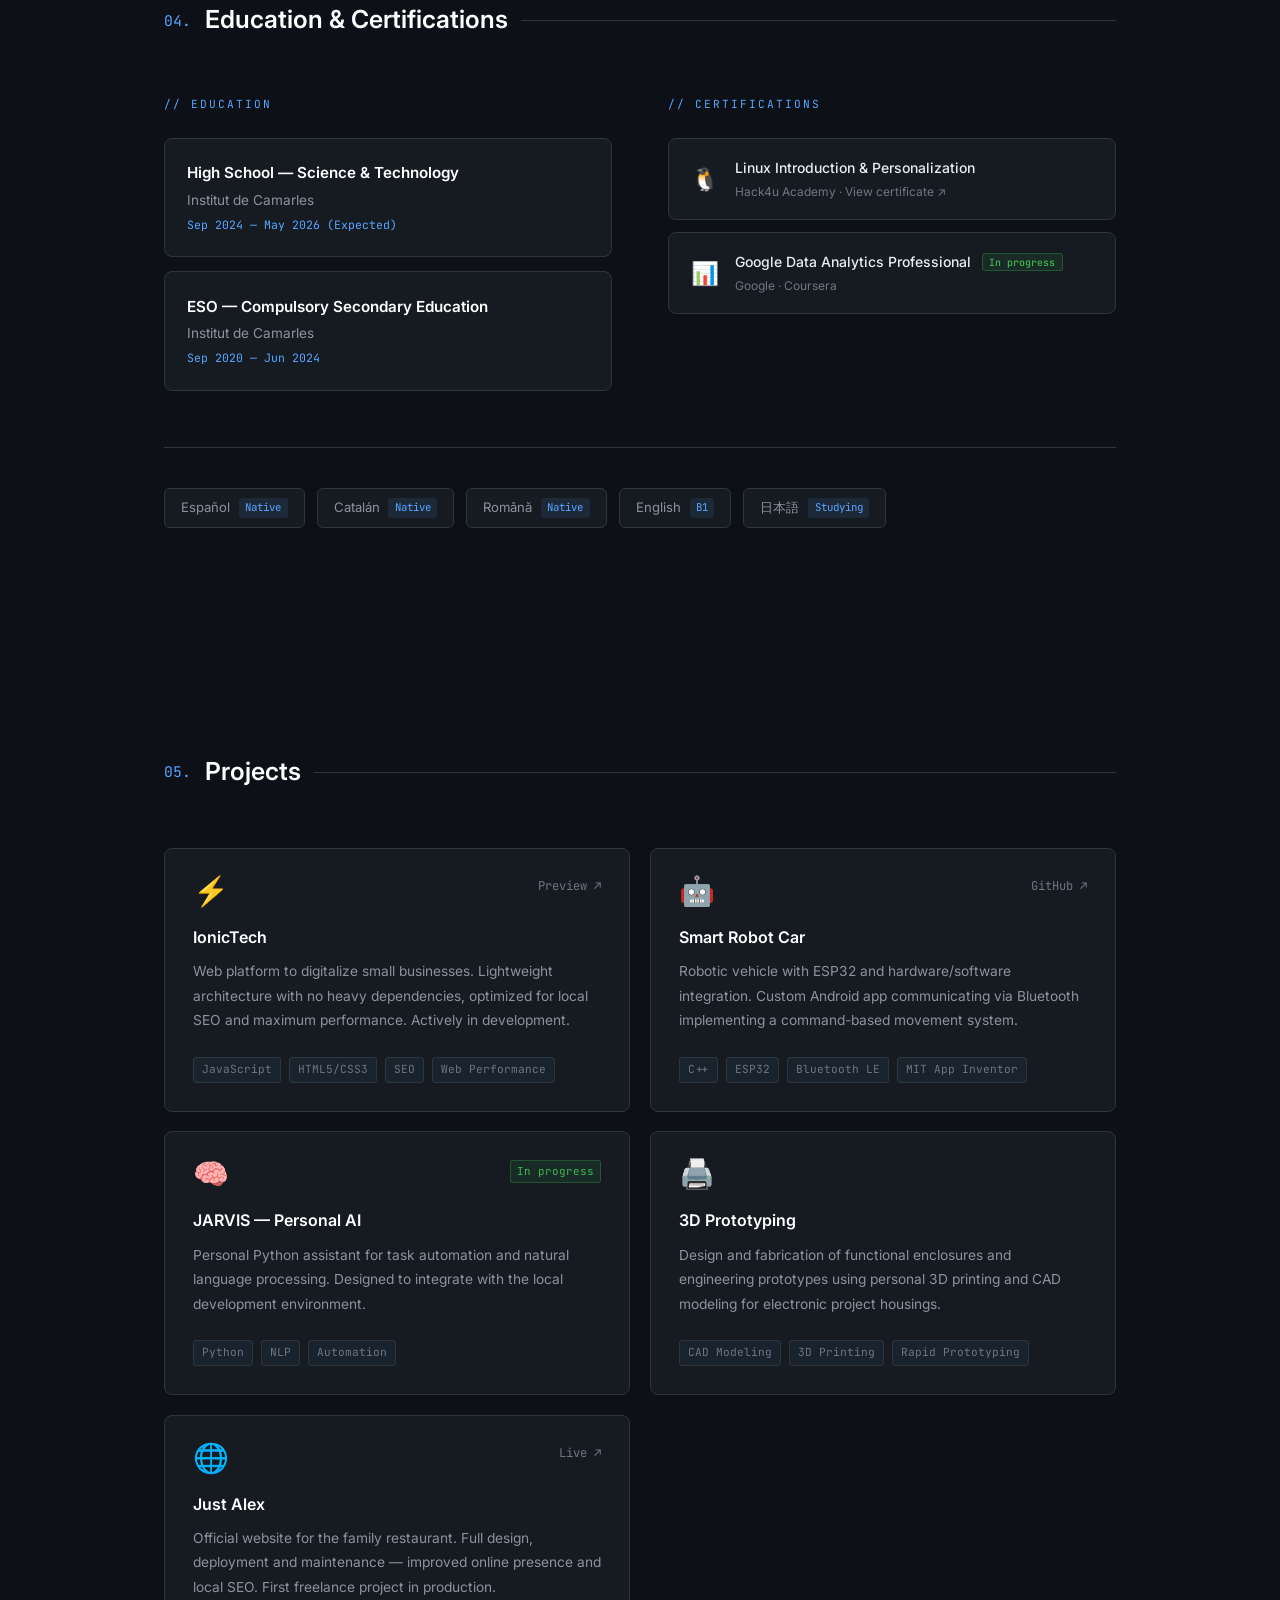
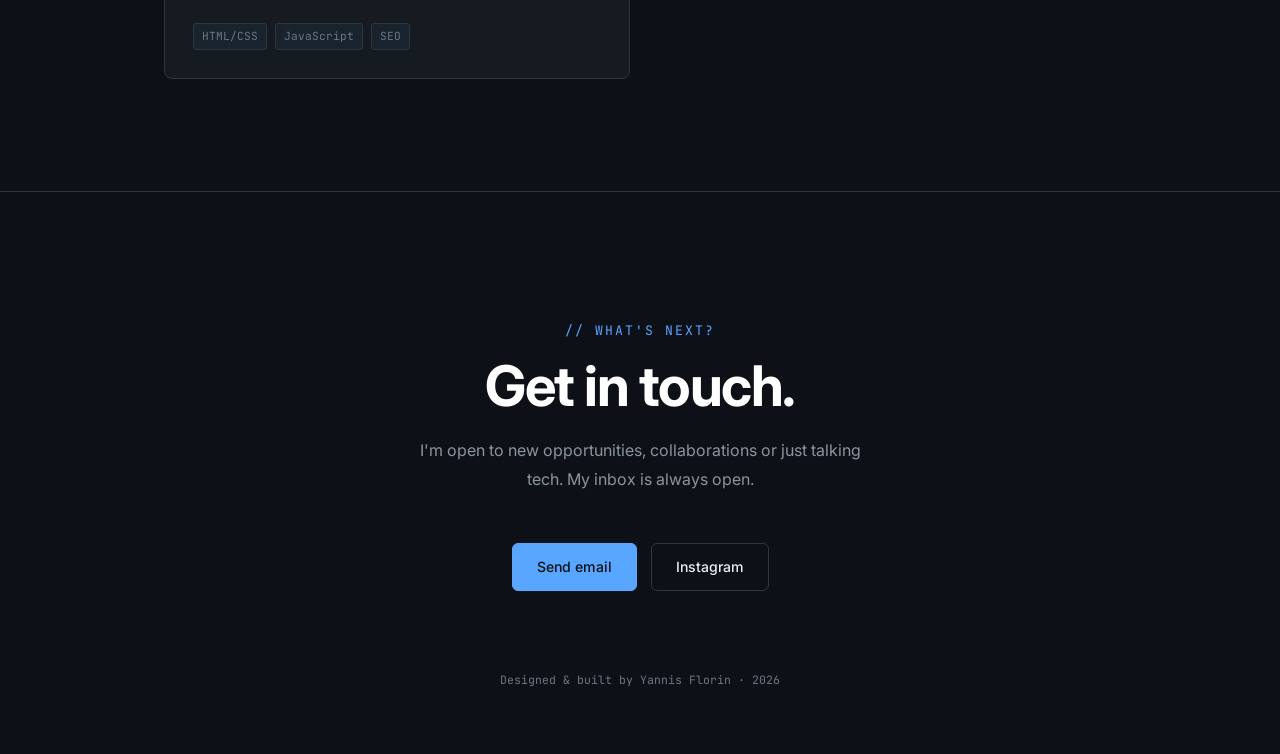
==== commit c340cfbb: "Add files via upload" ====
--- a/en.html
+++ b/en.html
@@ -527,7 +527,7 @@
       </div>
       <div class="btn-group">
         <a href="#projects" class="btn btn-primary">View projects</a>
-        <a href="CV%20english%20(2).pdf" download class="btn btn-secondary">Download CV</a>
+        <a href="CV%20provisional.pdf" download class="btn btn-secondary">Download CV</a>
       </div>
       <div class="hero-socials">
         <a href="https://instagram.com/yannisflorin25" target="_blank" rel="noopener" aria-label="Instagram">
@@ -729,7 +729,7 @@
       <div class="lang-badge">Catalán <span class="lang-level">Native</span></div>
       <div class="lang-badge">Română <span class="lang-level">Native</span></div>
       <div class="lang-badge">English <span class="lang-level">B1</span></div>
-      <div class="lang-badge">Français <span class="lang-level">A1</span></div>
+      
       <div class="lang-badge">日本語 <span class="lang-level">Studying</span></div>
     </div>
 
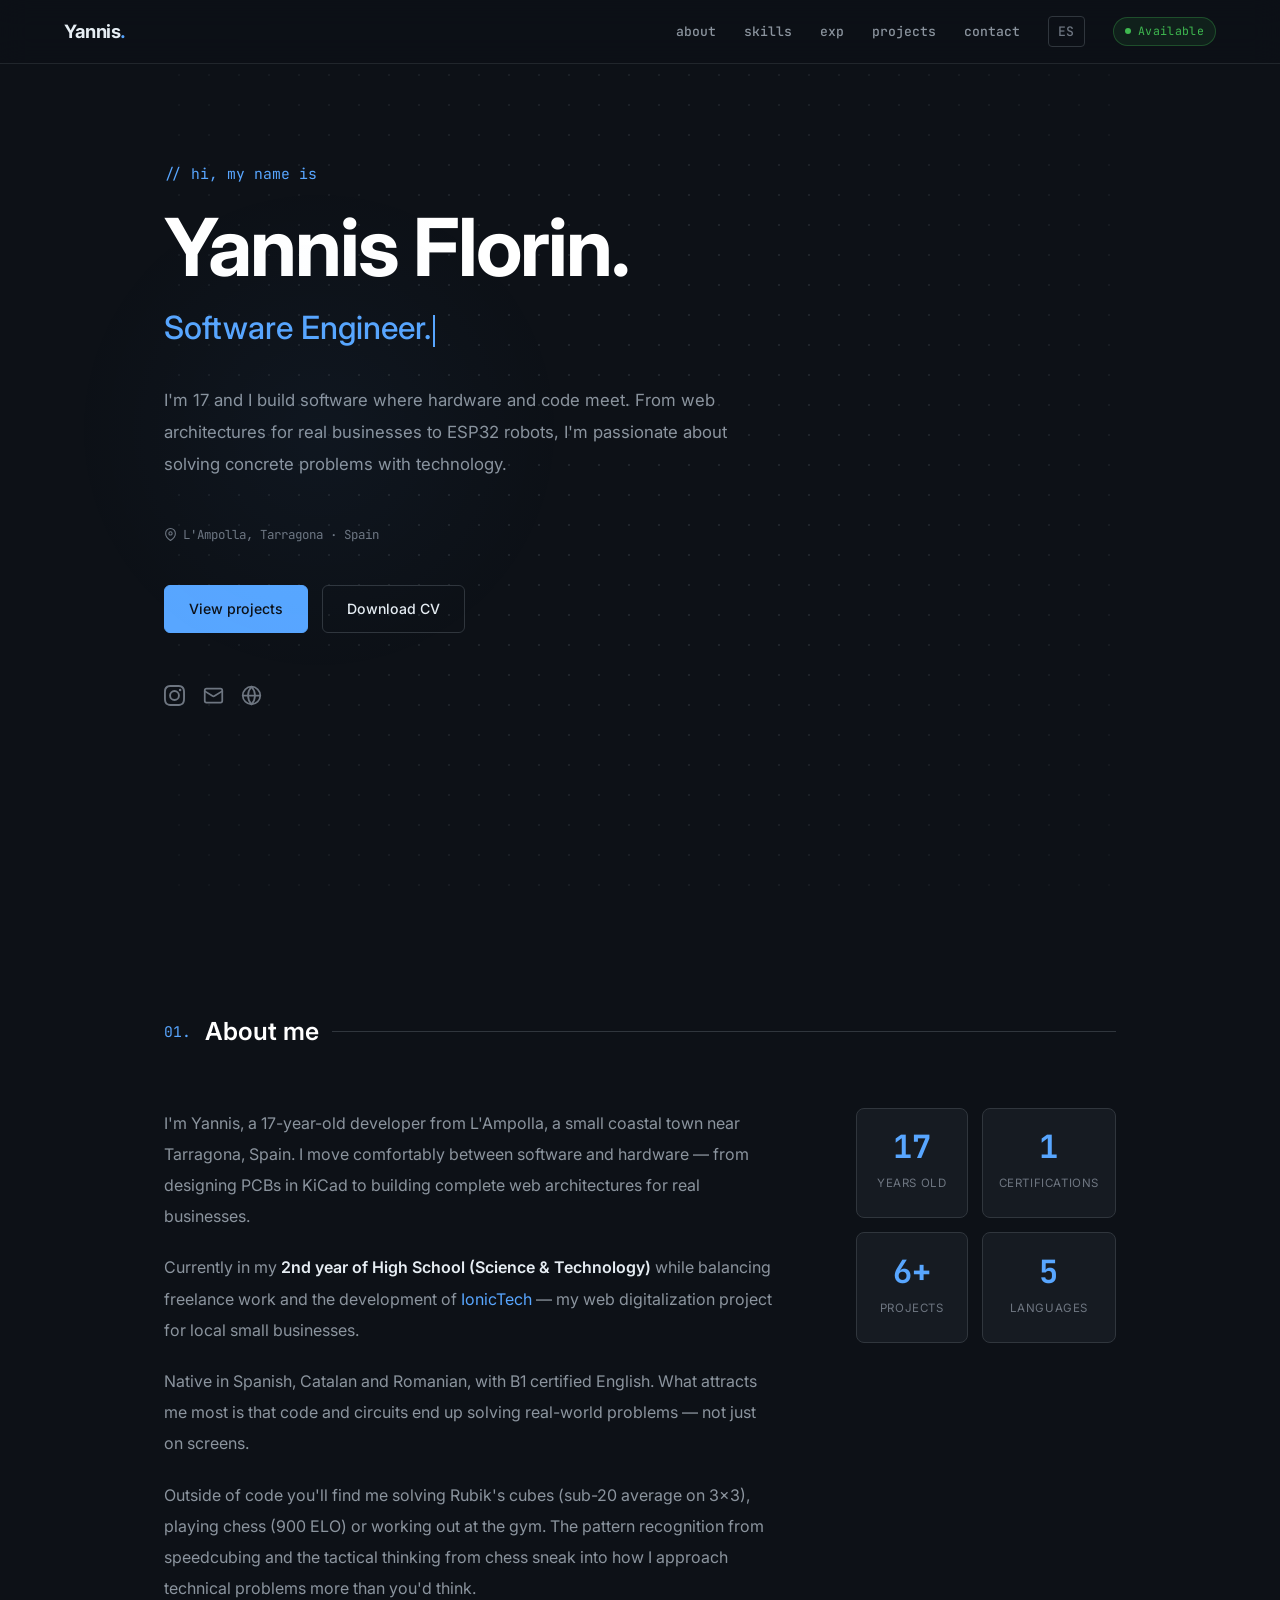
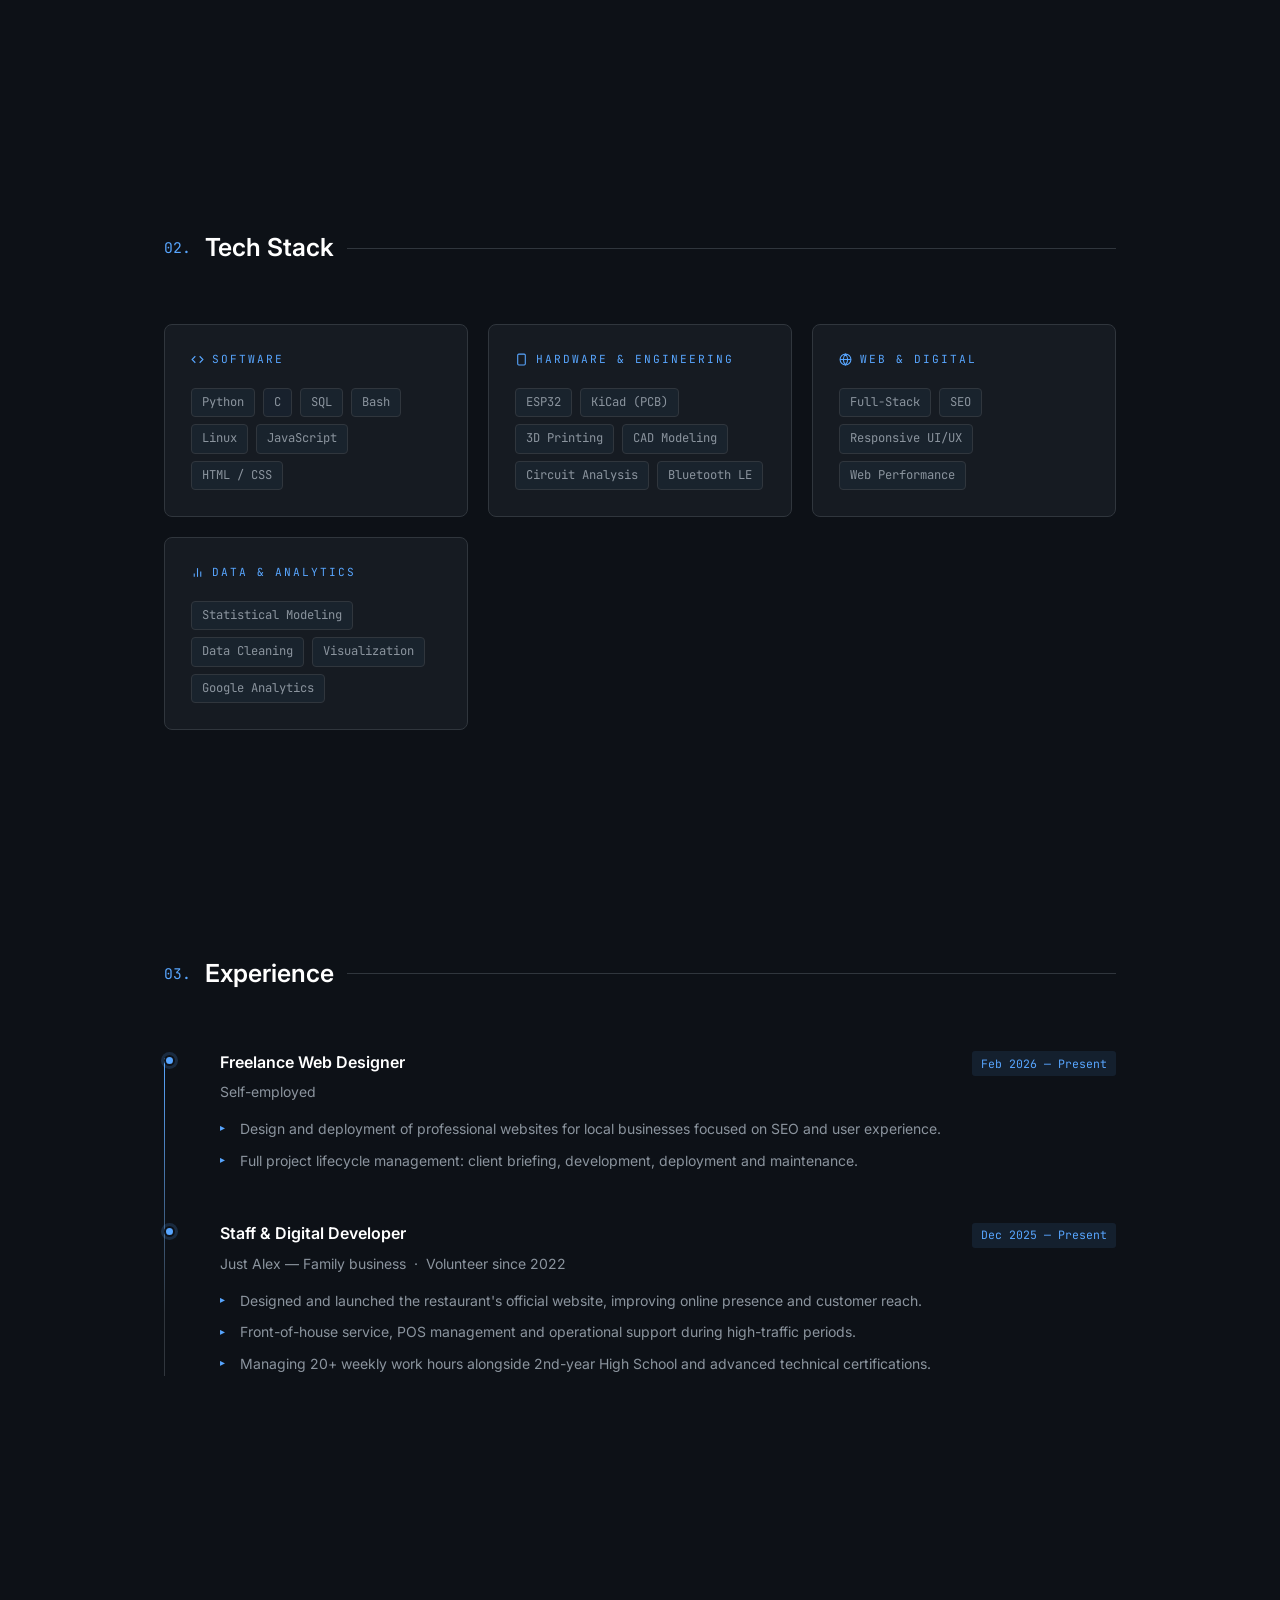
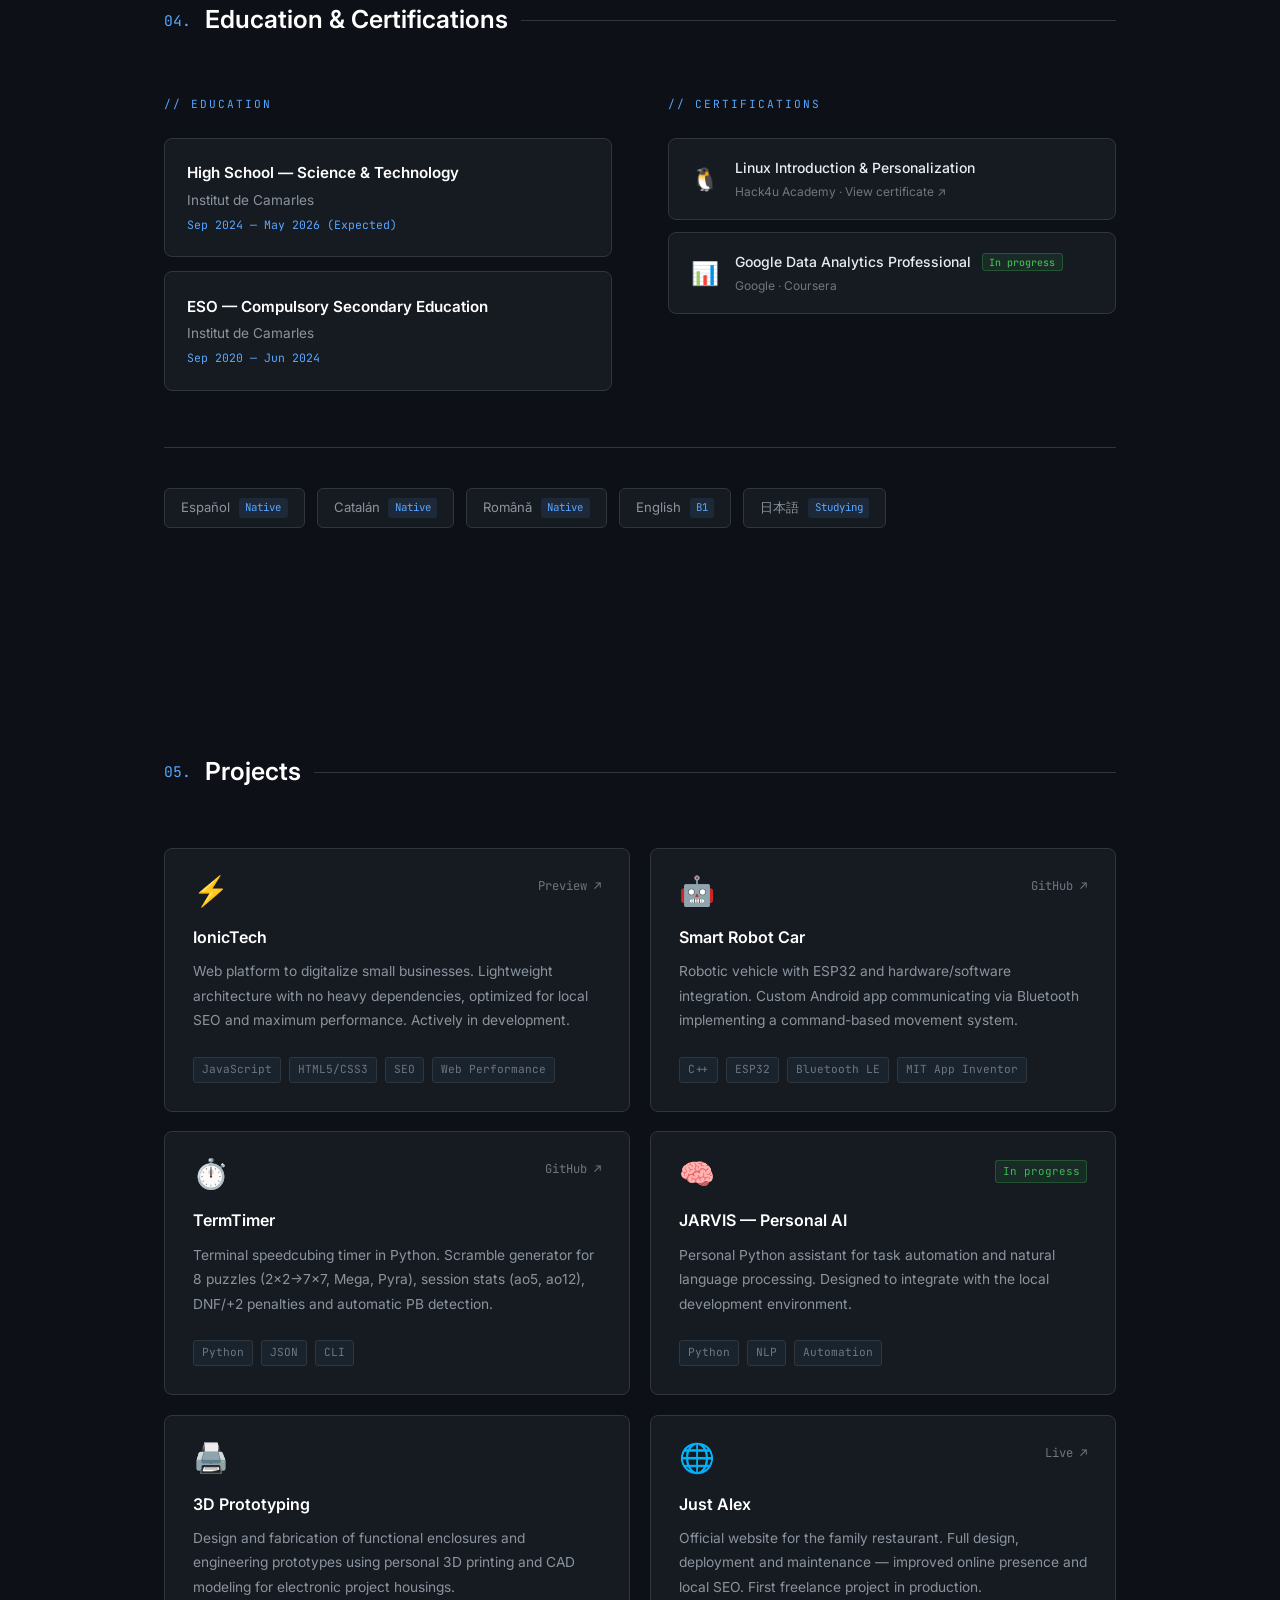
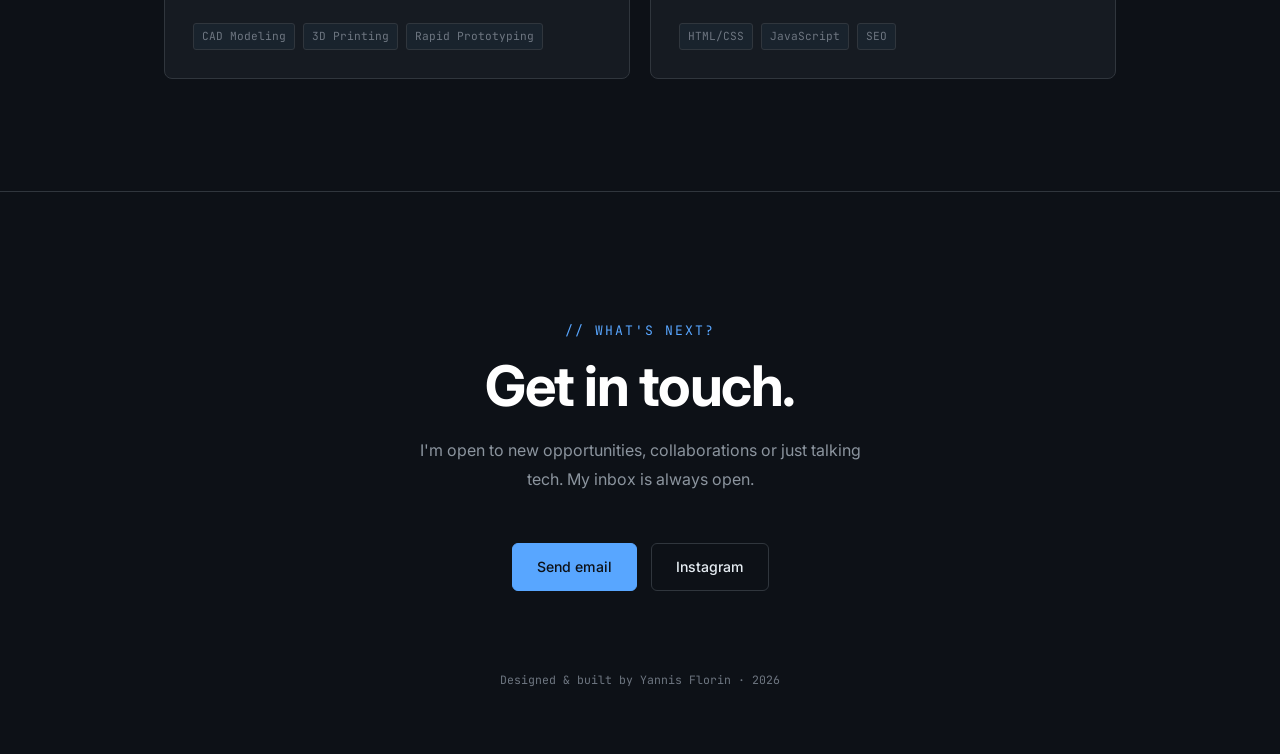
==== commit f1391fd8: "Add files via upload" ====
--- a/en.html
+++ b/en.html
@@ -479,16 +479,77 @@
   .reveal { opacity: 0; transform: translateY(22px); transition: opacity 0.65s ease, transform 0.65s ease; }
   .reveal.visible { opacity: 1; transform: none; }
 
+  .hamburger {
+    display: none;
+    flex-direction: column;
+    justify-content: center;
+    gap: 5px;
+    background: none;
+    border: none;
+    cursor: pointer;
+    padding: 4px;
+    z-index: 101;
+  }
+  .hamburger span {
+    display: block;
+    width: 22px;
+    height: 2px;
+    background: var(--text-secondary);
+    border-radius: 2px;
+    transition: all 0.3s ease;
+  }
+  .hamburger.open span:nth-child(1) { transform: translateY(7px) rotate(45deg); }
+  .hamburger.open span:nth-child(2) { opacity: 0; transform: scaleX(0); }
+  .hamburger.open span:nth-child(3) { transform: translateY(-7px) rotate(-45deg); }
+
+  .mobile-menu {
+    position: fixed;
+    inset: 0;
+    background: var(--bg-main);
+    z-index: 99;
+    display: flex;
+    flex-direction: column;
+    align-items: center;
+    justify-content: center;
+    gap: 2.25rem;
+    transform: translateY(-100%);
+    transition: transform 0.35s cubic-bezier(0.4,0,0.2,1);
+    pointer-events: none;
+  }
+  .mobile-menu.open { transform: translateY(0); pointer-events: all; }
+
+  .mobile-link {
+    font-family: 'JetBrains Mono', monospace;
+    font-size: 1.6rem;
+    color: var(--text-secondary);
+    text-decoration: none;
+    transition: color 0.2s;
+    font-weight: 500;
+  }
+  .mobile-link:hover { color: var(--accent); }
+
+  .mobile-divider { width: 40px; height: 1px; background: var(--border); }
+
+  .mobile-lang {
+    font-family: 'JetBrains Mono', monospace;
+    font-size: 0.85rem;
+    color: var(--text-muted);
+    text-decoration: none;
+    border: 1px solid var(--border);
+    padding: 0.4rem 1rem;
+    border-radius: 4px;
+    transition: all 0.2s;
+  }
+  .mobile-lang:hover { color: var(--accent); border-color: var(--accent); }
+
   @media (max-width: 768px) {
-    .nav-links { gap: 1rem; }
-    .nav-links a { display: none; }
-    .lang-toggle { display: flex !important; }
+    .hamburger { display: flex; }
+    .nav-links { display: none !important; }
     .about-grid { grid-template-columns: 1fr; gap: 2.5rem; }
     .edu-certs { grid-template-columns: 1fr; gap: 2.5rem; }
     .hero h1 { letter-spacing: -1px; }
   }
   @media (max-width: 480px) {
-    .nav-available { display: none; }
     section { padding: 5rem 0; }
   }
 </style>
@@ -506,7 +567,20 @@
     <a href="index.html" class="lang-toggle">ES</a>
     <div class="nav-available"><div class="dot"></div>Available</div>
   </div>
+  <button class="hamburger" id="hamburger" aria-label="Open menu">
+    <span></span><span></span><span></span>
+  </button>
 </nav>
+
+<div class="mobile-menu" id="mobile-menu">
+  <a href="#about" class="mobile-link">about</a>
+  <a href="#skills" class="mobile-link">skills</a>
+  <a href="#experience" class="mobile-link">exp</a>
+  <a href="#projects" class="mobile-link">projects</a>
+  <a href="#contact" class="mobile-link">contact</a>
+  <div class="mobile-divider"></div>
+  <a href="index.html" class="mobile-lang">ES</a>
+</div>
 
 <div class="container">
   <section class="hero">
@@ -767,6 +841,18 @@
 
       <div class="proj-card">
         <div class="proj-header">
+          <div class="proj-icon">⏱️</div>
+          <div class="proj-links"><a href="https://github.com/Yonniss/termtimer" target="_blank" rel="noopener">GitHub ↗</a></div>
+        </div>
+        <h3>TermTimer</h3>
+        <p>Terminal speedcubing timer in Python. Scramble generator for 8 puzzles (2x2→7x7, Mega, Pyra), session stats (ao5, ao12), DNF/+2 penalties and automatic PB detection.</p>
+        <div class="tech-stack">
+          <span>Python</span><span>JSON</span><span>CLI</span>
+        </div>
+      </div>
+
+      <div class="proj-card">
+        <div class="proj-header">
           <div class="proj-icon">🧠</div>
           <div class="proj-links"><span class="cert-wip" style="font-size:0.68rem;">In progress</span></div>
         </div>
@@ -837,6 +923,24 @@
     setTimeout(type, del ? 45 : 75);
   })();
 
+  // ─── HAMBURGER MENU ───
+  const hamburger = document.getElementById('hamburger');
+  const mobileMenu = document.getElementById('mobile-menu');
+
+  hamburger.addEventListener('click', () => {
+    hamburger.classList.toggle('open');
+    mobileMenu.classList.toggle('open');
+    document.body.style.overflow = mobileMenu.classList.contains('open') ? 'hidden' : '';
+  });
+
+  document.querySelectorAll('.mobile-link').forEach(link => {
+    link.addEventListener('click', () => {
+      hamburger.classList.remove('open');
+      mobileMenu.classList.remove('open');
+      document.body.style.overflow = '';
+    });
+  });
+
   const obs = new IntersectionObserver(
     entries => entries.forEach(s => { if (s.isIntersecting) s.target.classList.add('visible'); }),
     { threshold: 0.08 }
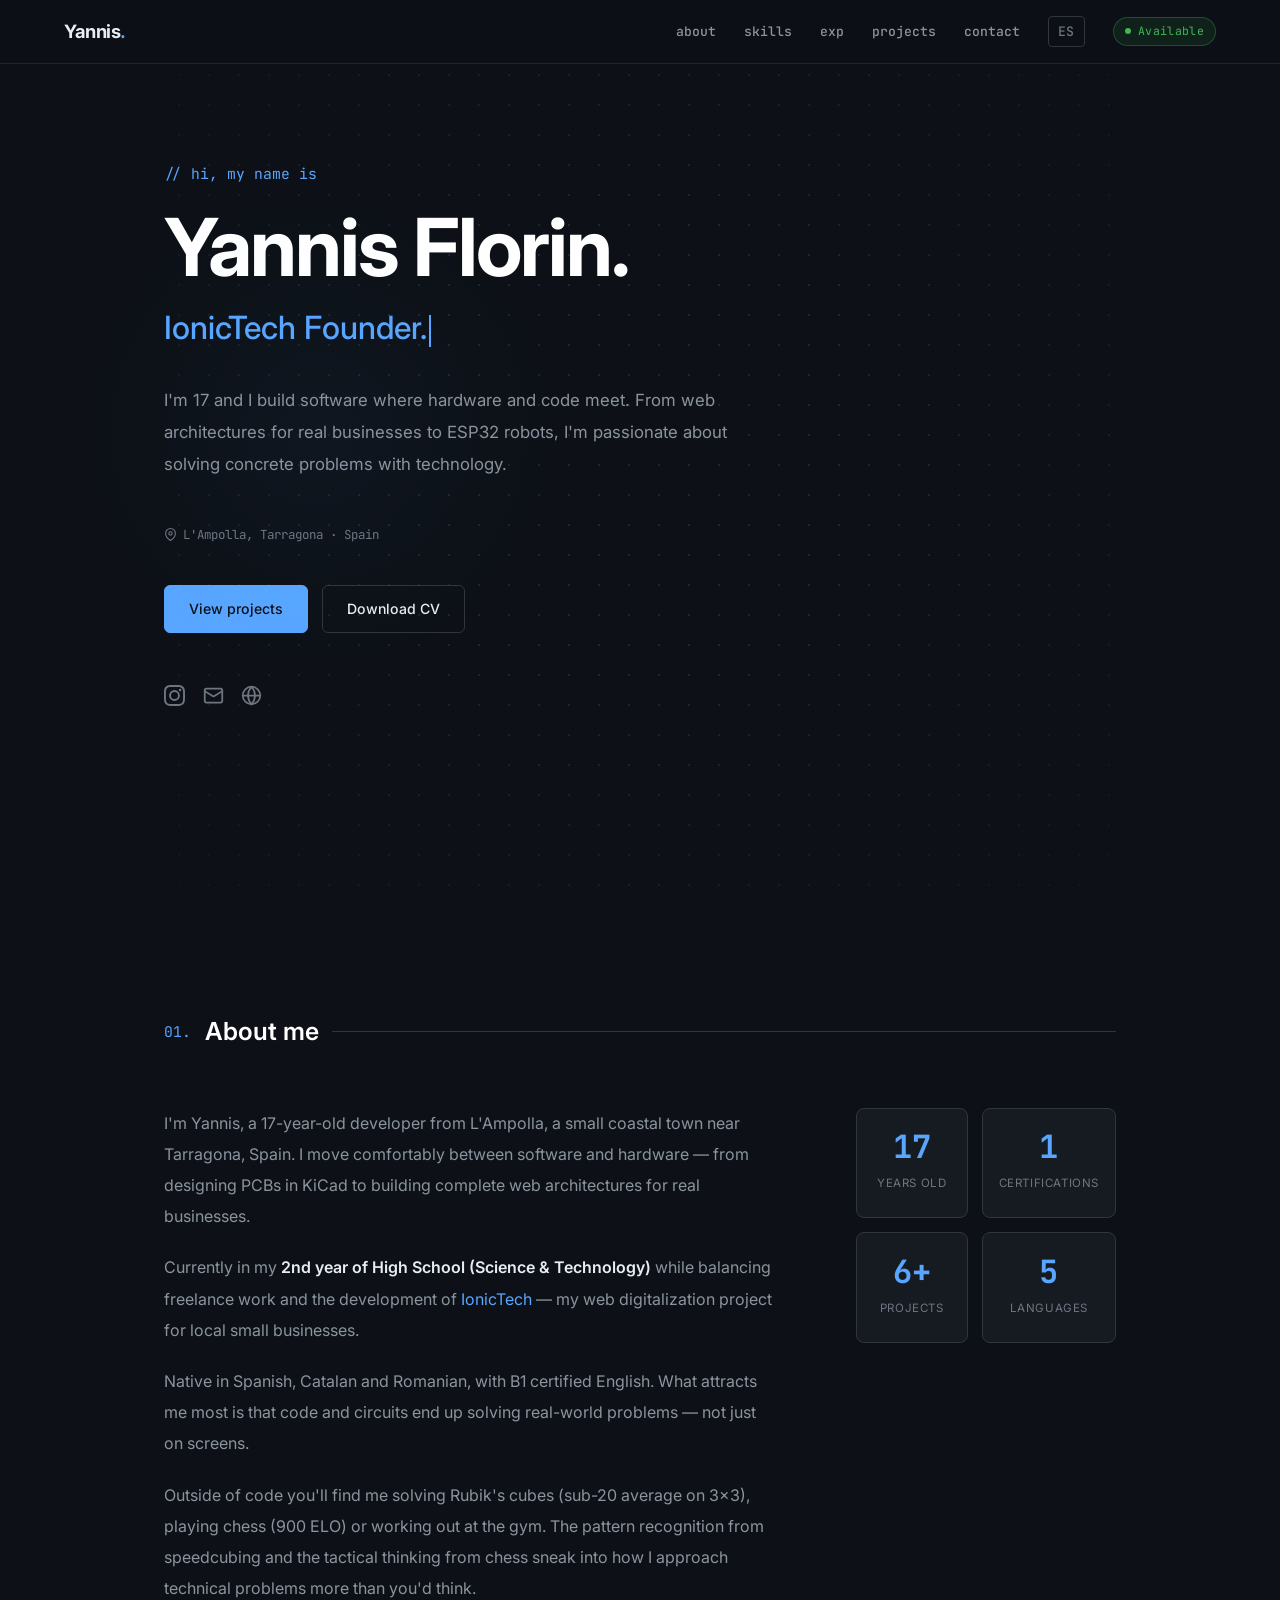
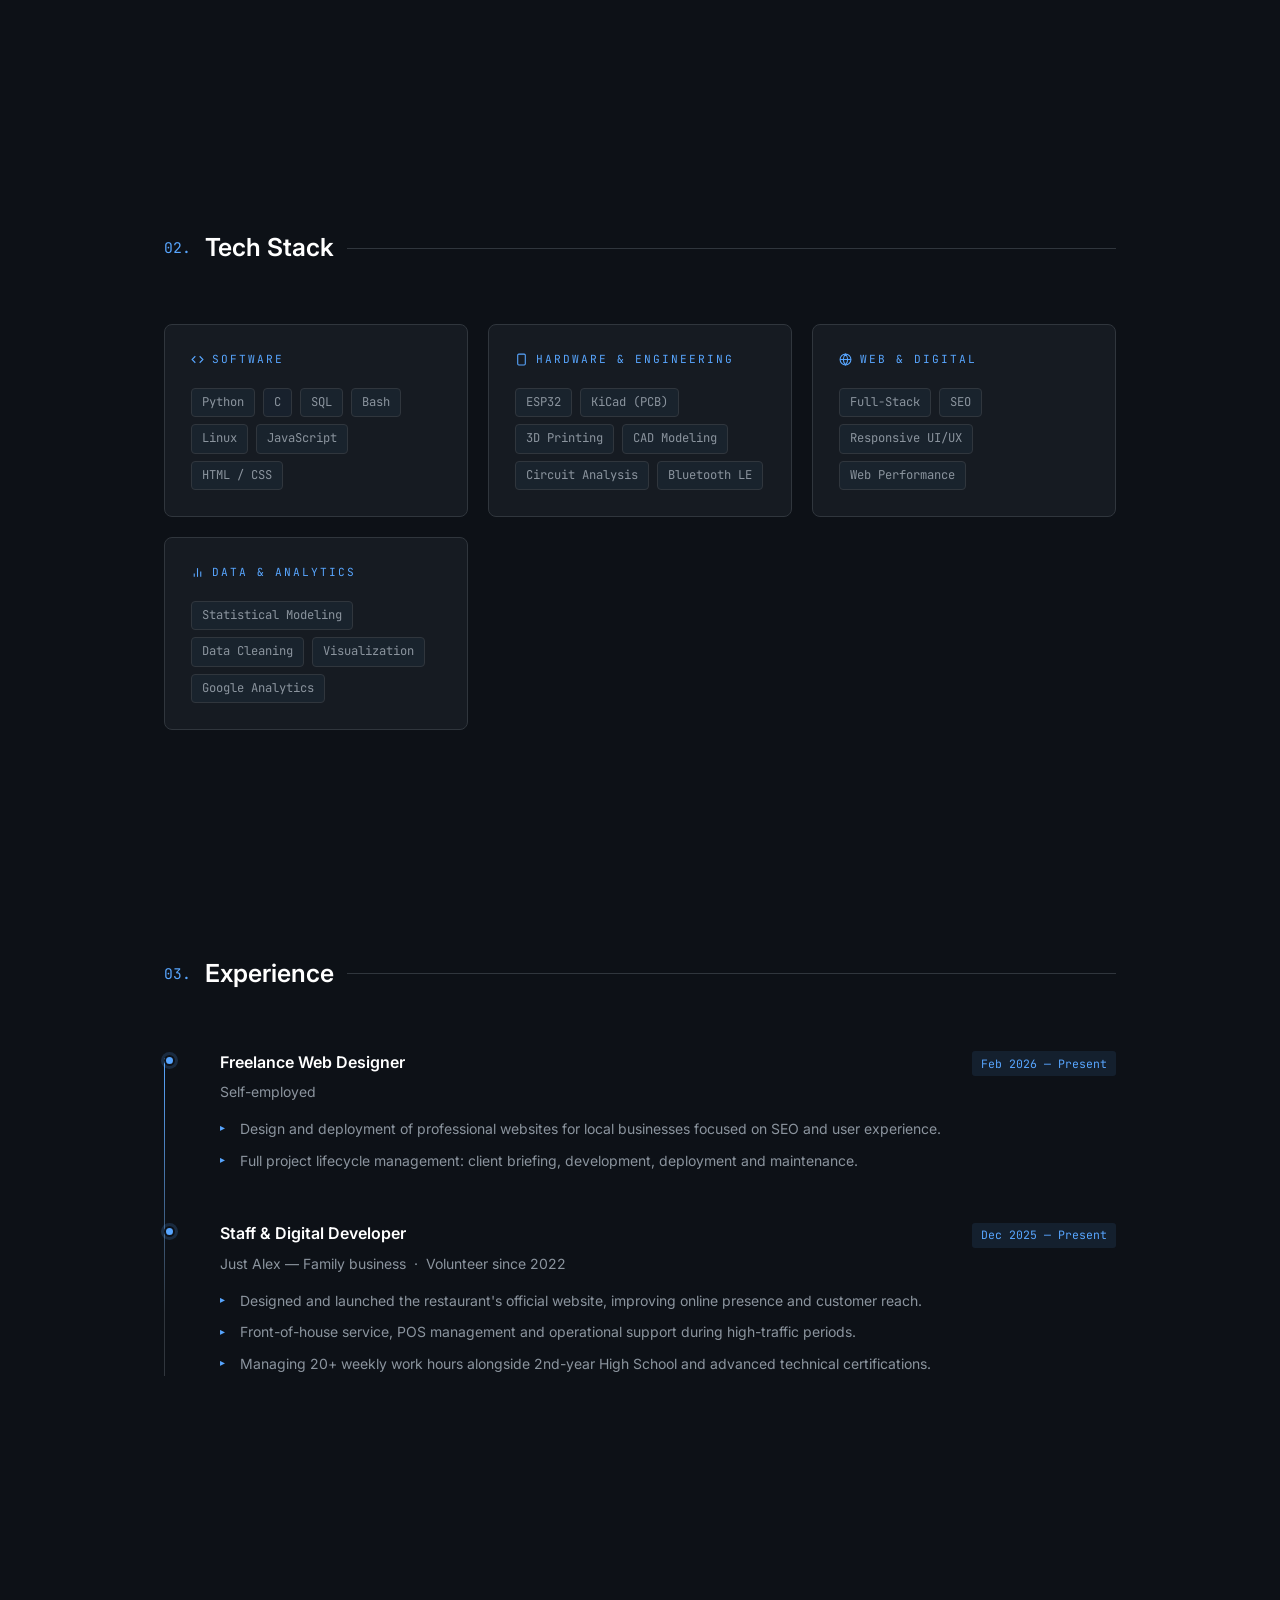
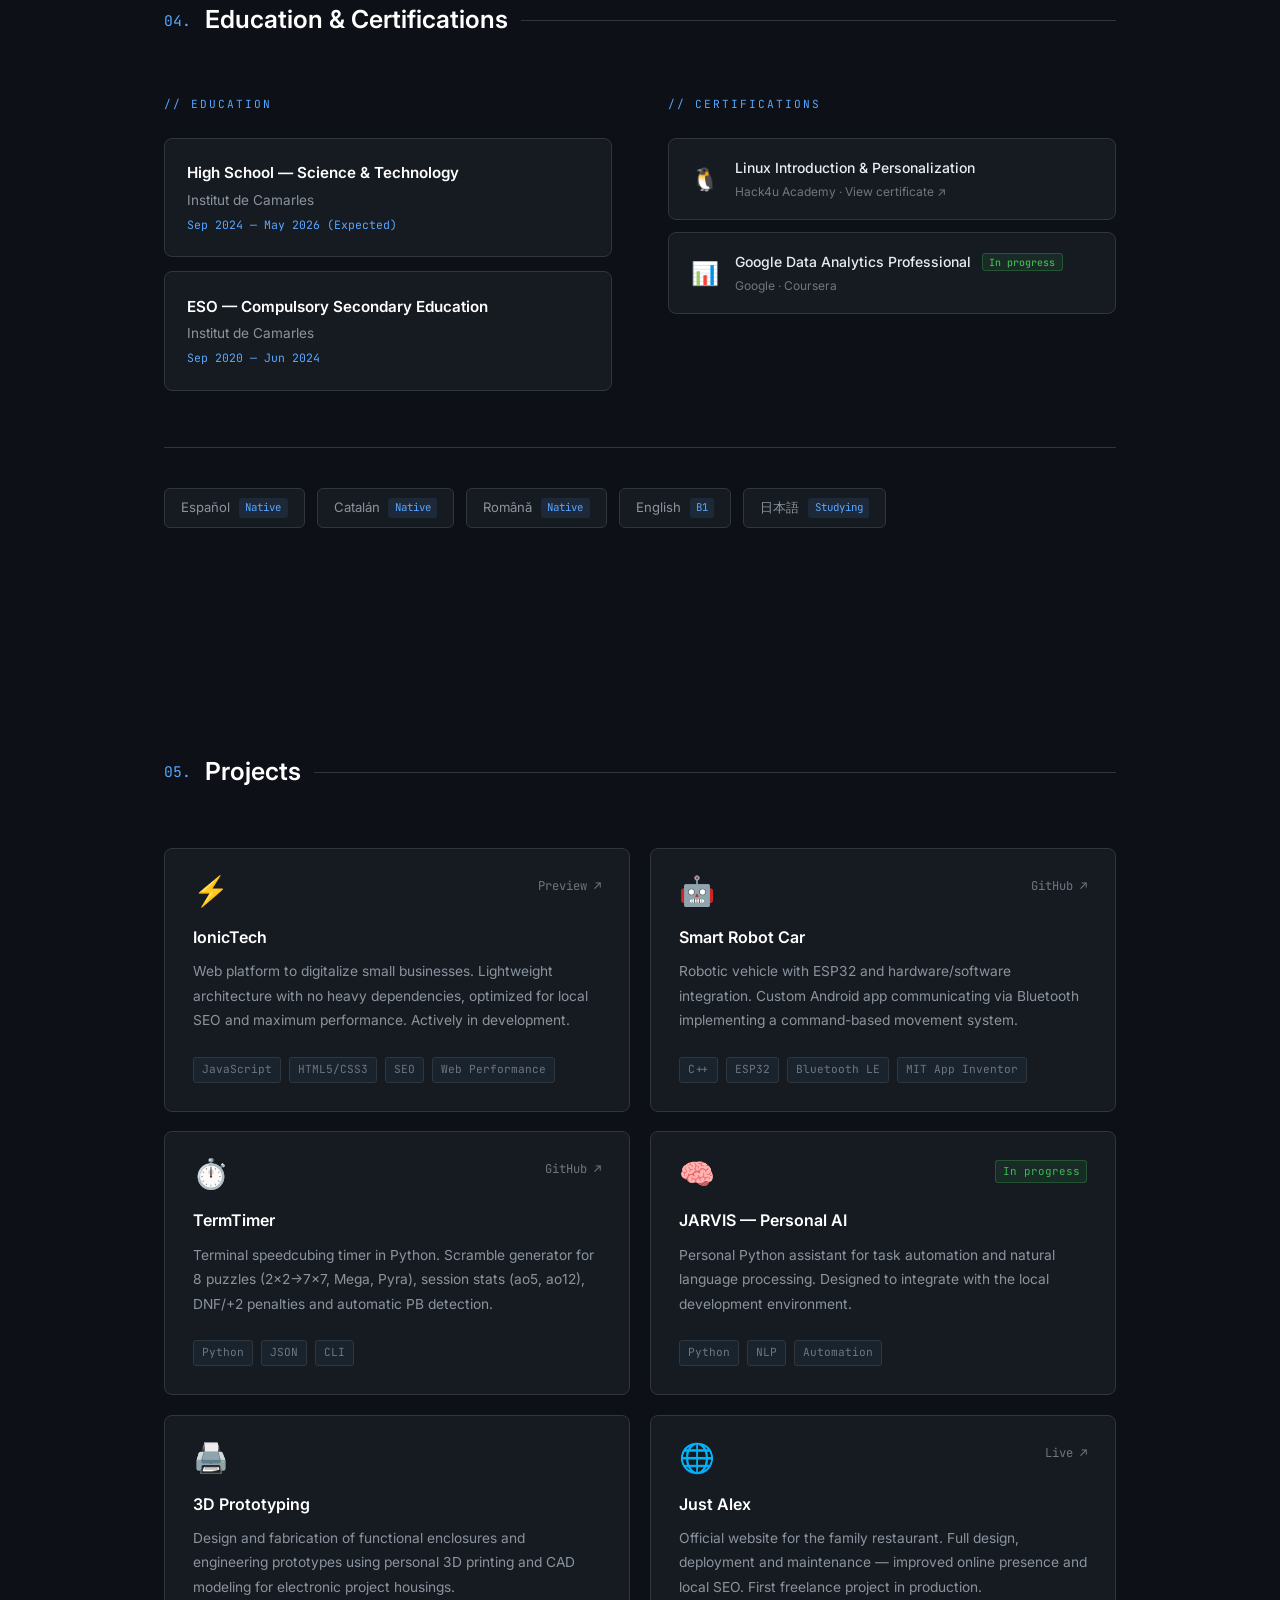
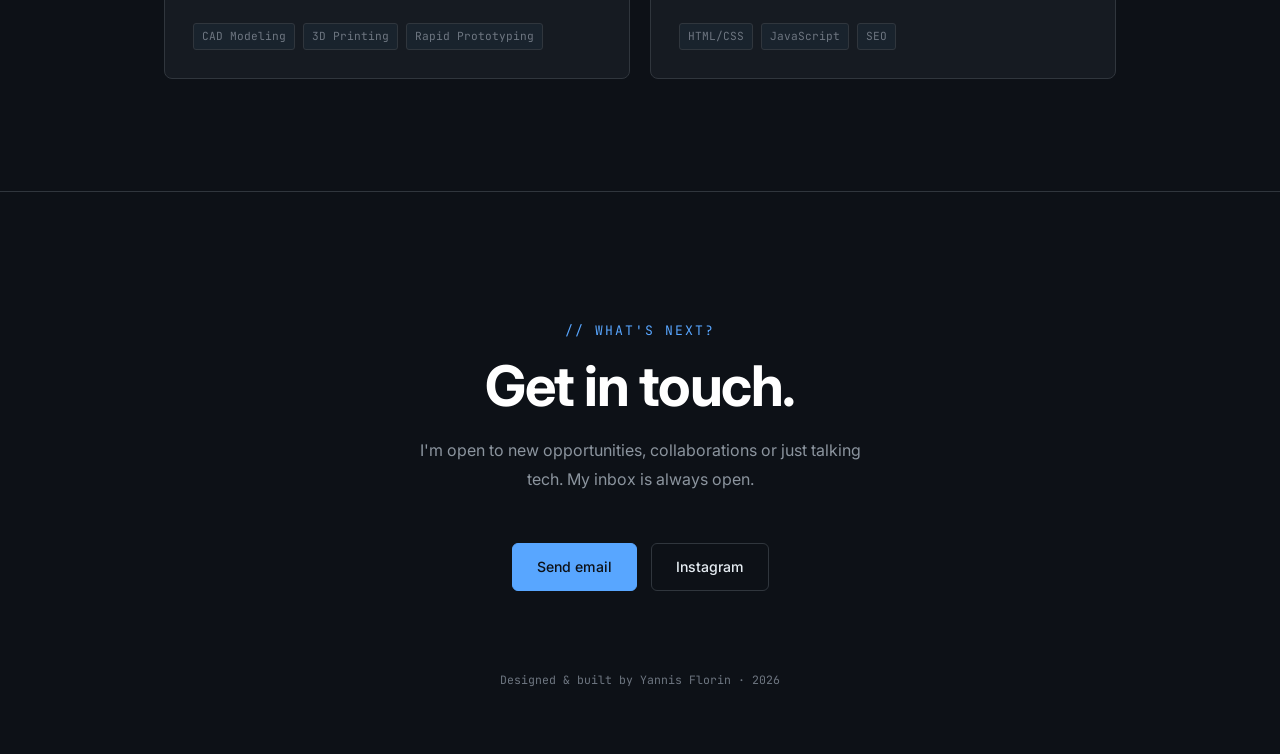
==== commit 5bf68b91: "Update en.html" ====
--- a/en.html
+++ b/en.html
@@ -907,7 +907,7 @@
 </footer>
 
 <script>
-  const roles = ['Software Engineer.', 'Electronics Engineer.', 'Web Developer.', 'Freelance Developer.'];
+  const roles = ['IonicTech Founder.','Software Engineer.', 'Electronics Engineer.', 'Web Developer.', 'Freelance Developer.'];
   let ri = 0, ci = 0, del = false;
   const el = document.getElementById('typing');
 
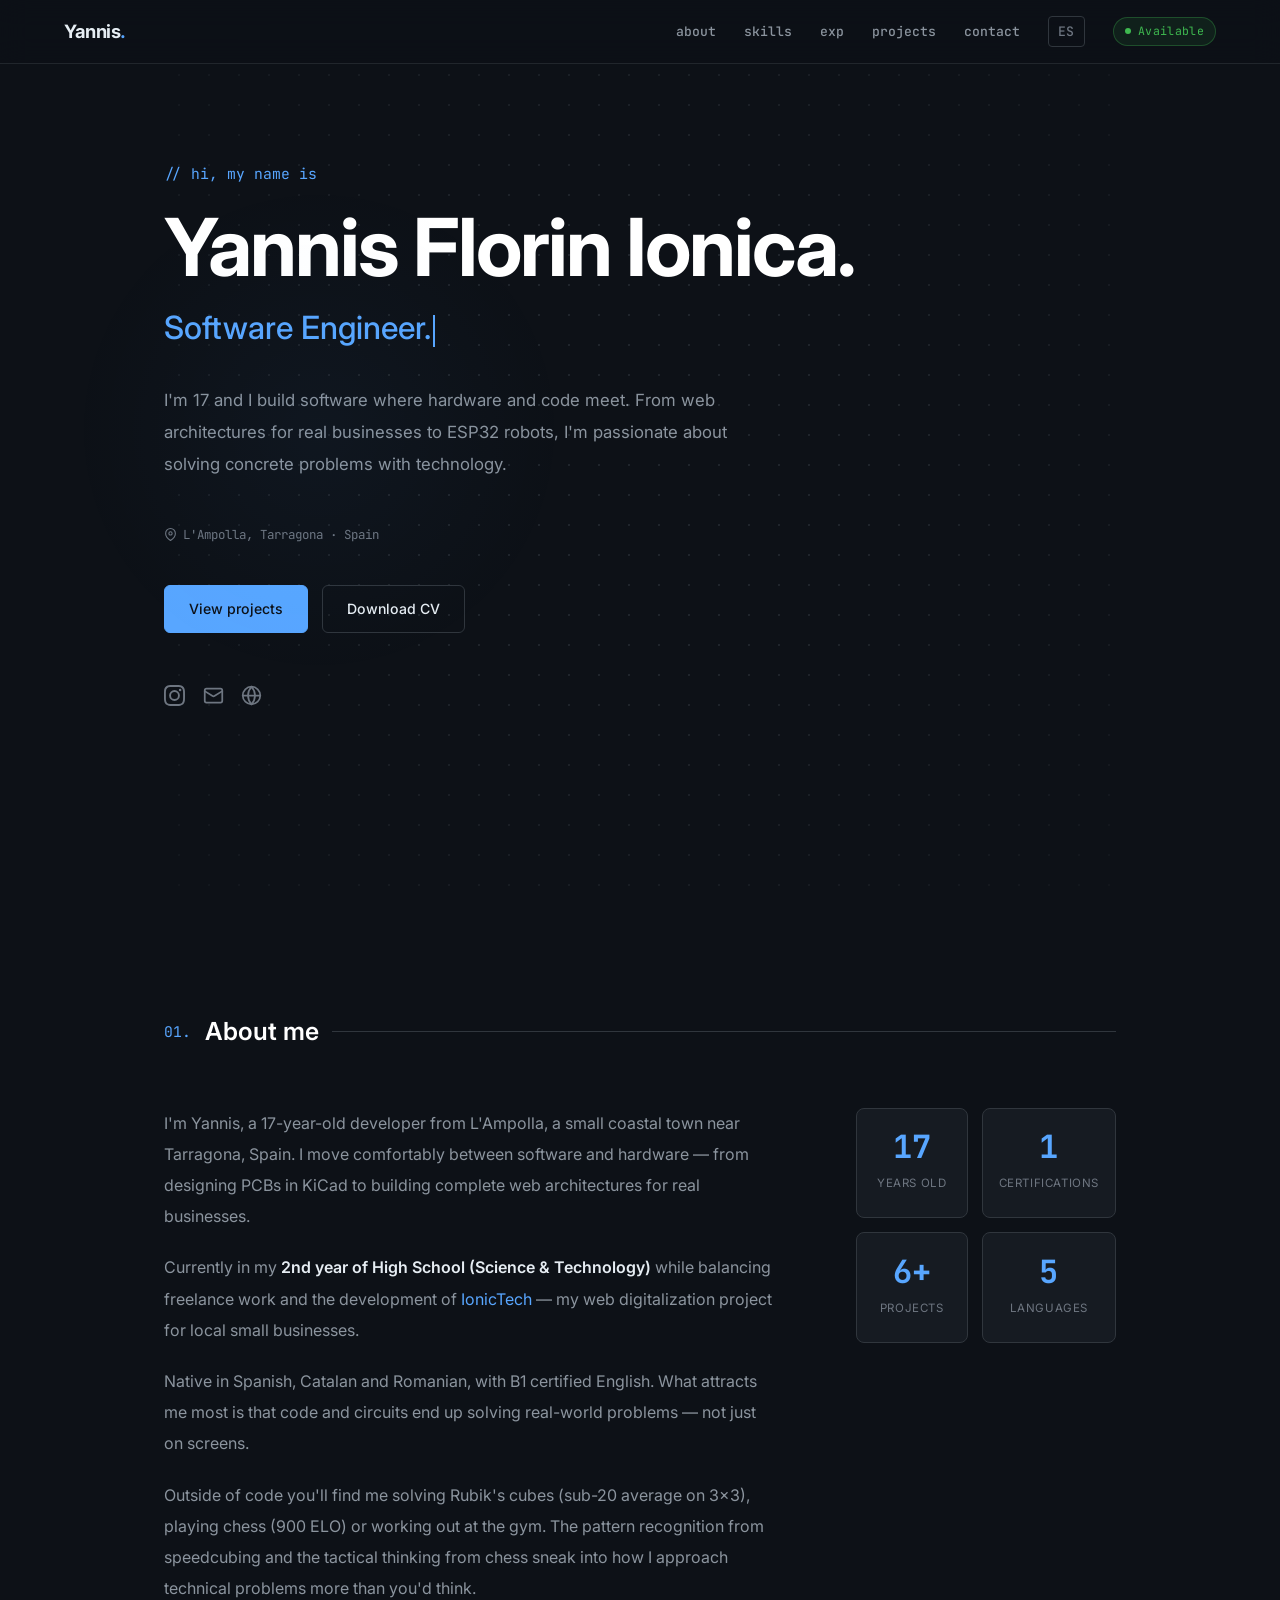
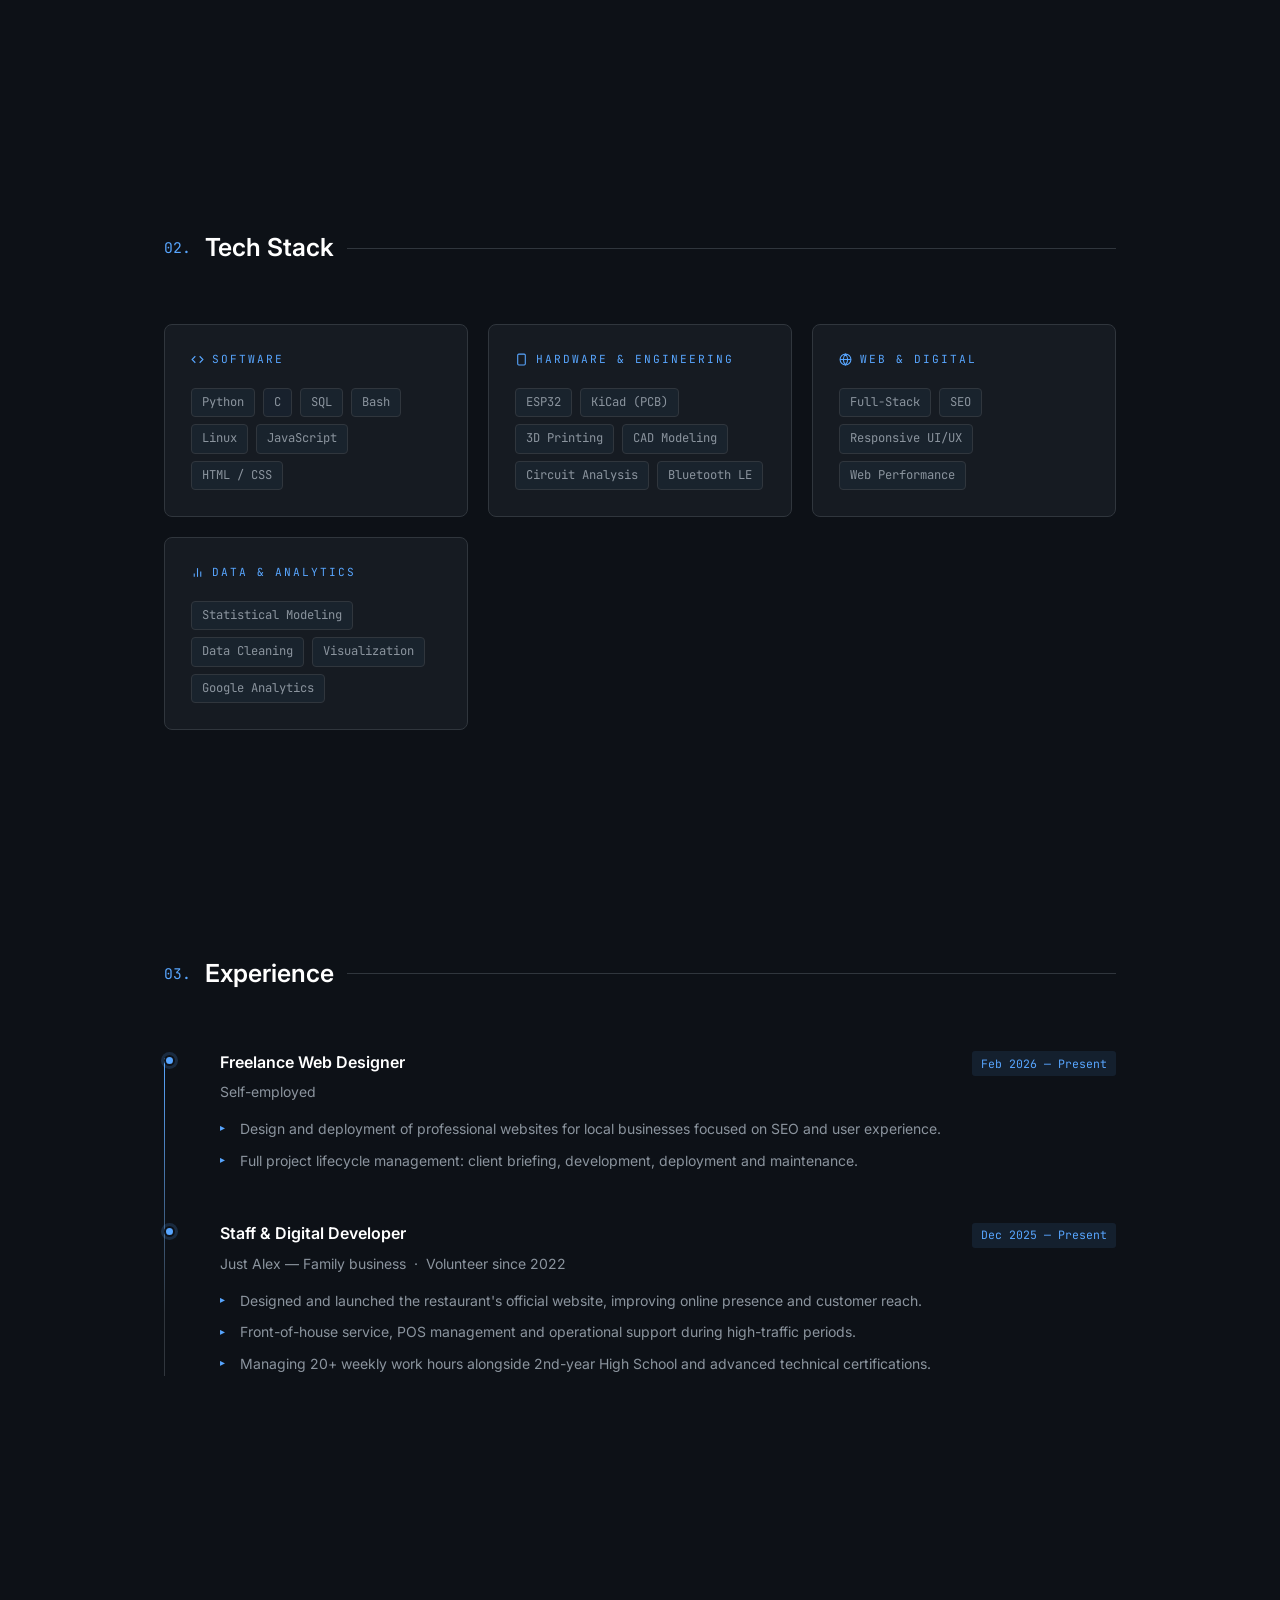
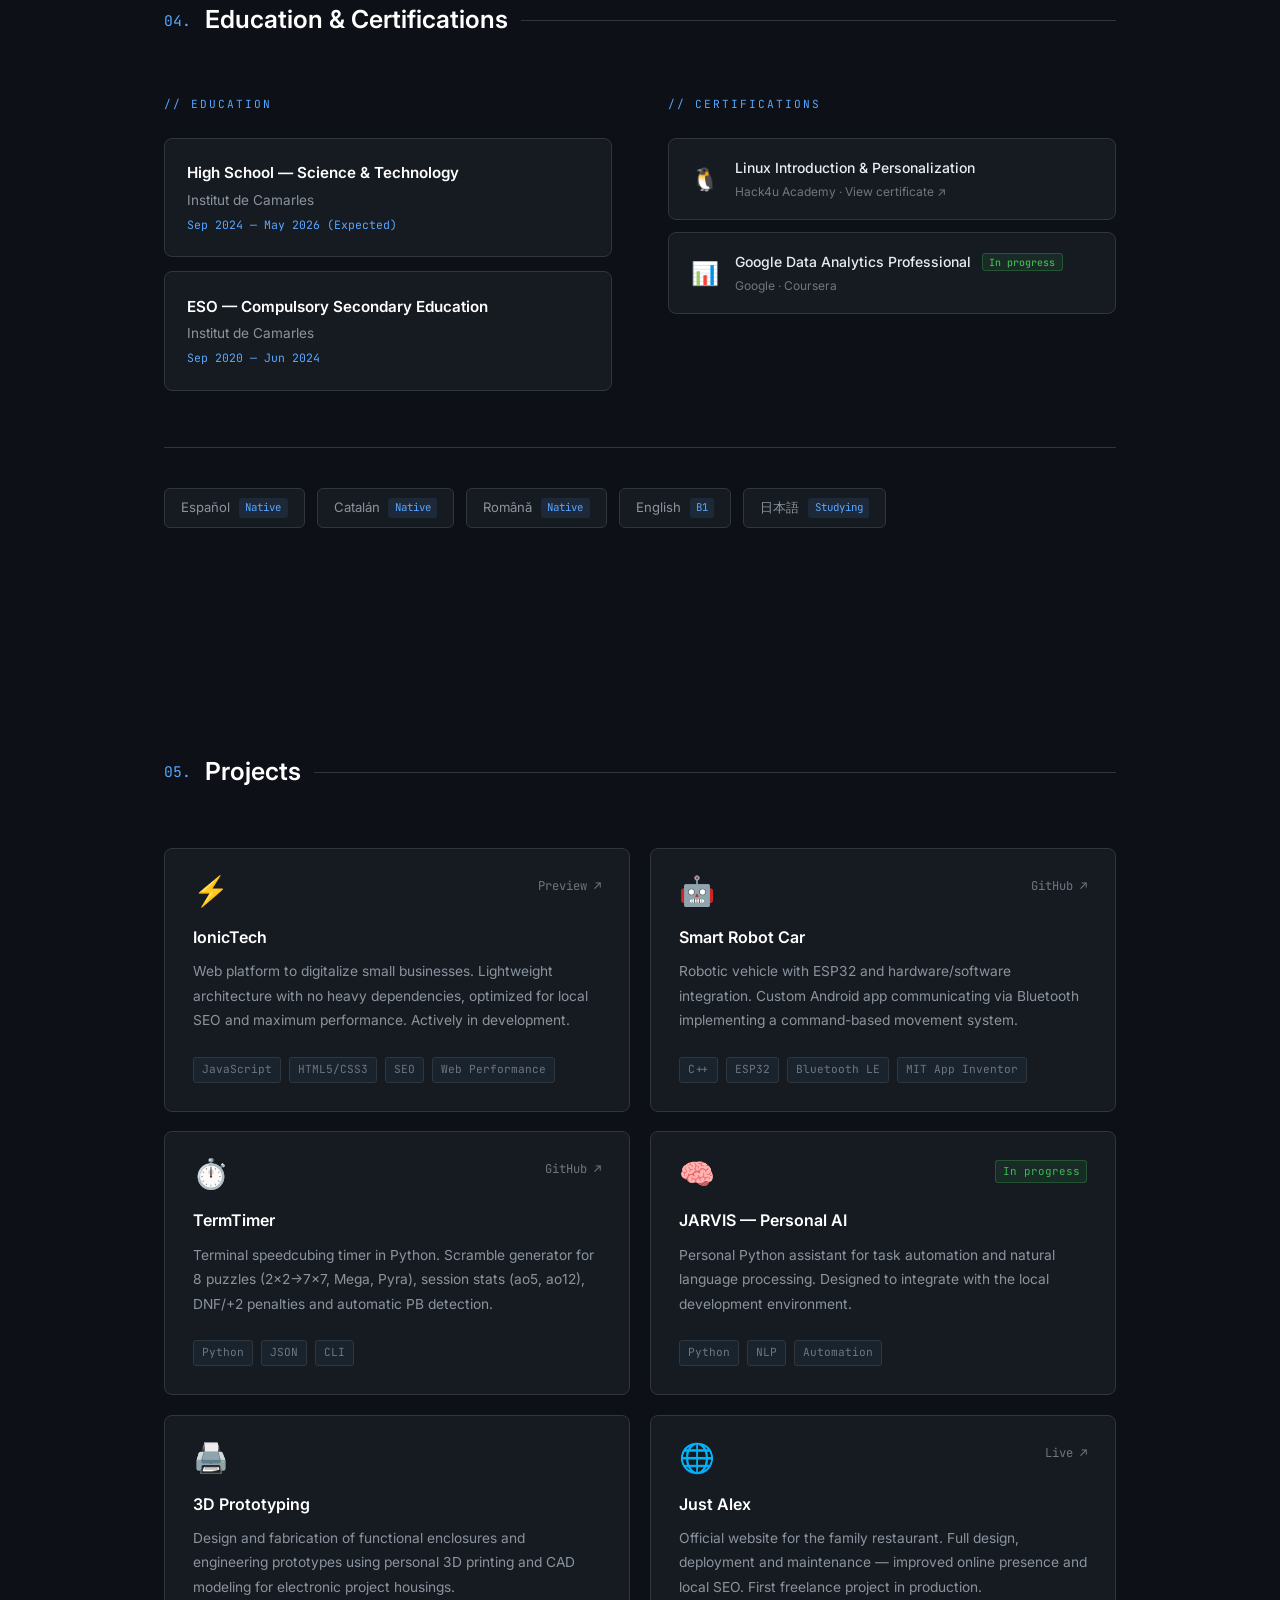
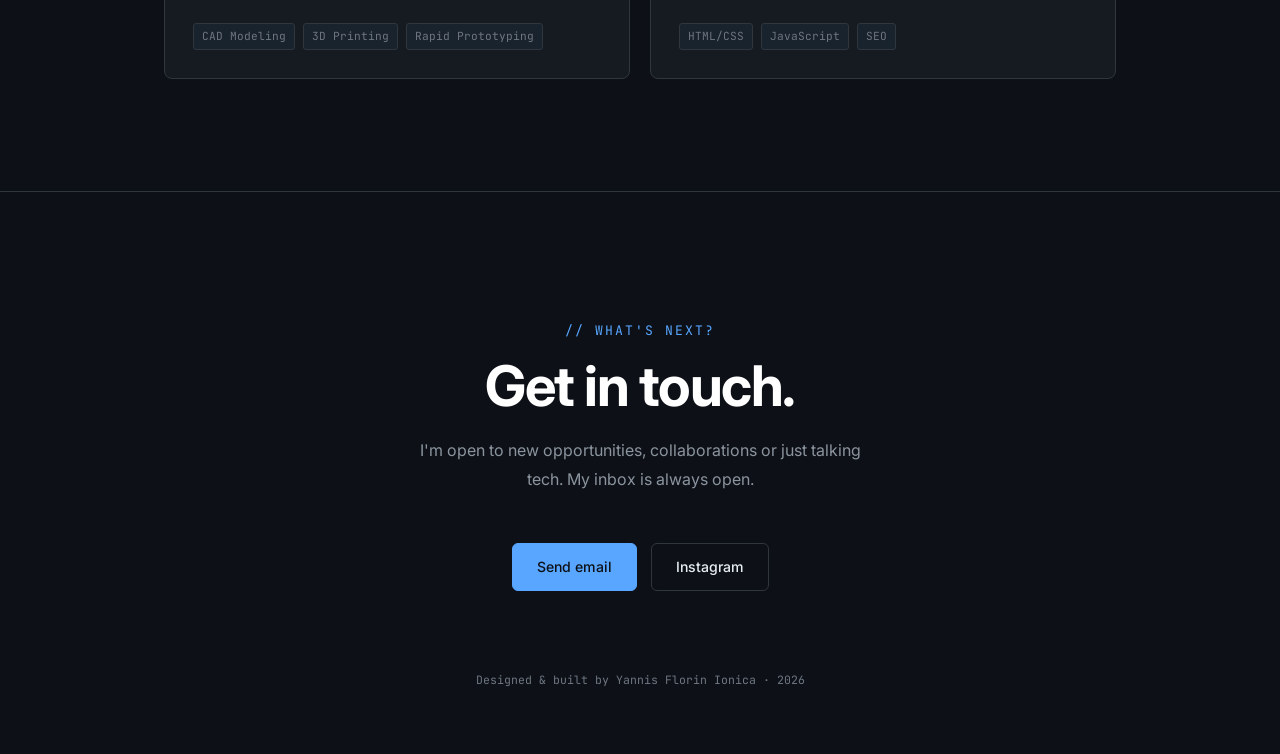
==== commit e0c5c0f5: "Add files via upload" ====
--- a/en.html
+++ b/en.html
@@ -3,8 +3,13 @@
 <head>
 <meta charset="UTF-8">
 <meta name="viewport" content="width=device-width, initial-scale=1.0">
-<title>Yannis Florin | Software & Electronics Engineer</title>
-<meta name="description" content="Portfolio of Yannis Florin — Software & Electronics Engineer specialized in web development, Python, hardware and IoT.">
+<title>Yannis Florin Ionica | Software & Electronics Engineer · Founder of IonicTech</title>
+<meta name="description" content="Portfolio of Yannis Florin Ionica — Software & Electronics Engineer and founder of IonicTech. Specialized in web development, Python, hardware and IoT.">
+<meta name="author" content="Yannis Florin Ionica">
+<link rel="canonical" href="https://yonniss.github.io/en.html">
+<link rel="alternate" hreflang="es" href="https://yonniss.github.io/">
+<link rel="alternate" hreflang="en" href="https://yonniss.github.io/en.html">
+<link rel="alternate" hreflang="x-default" href="https://yonniss.github.io/">
 
 <!-- Favicon -->
 <link rel="icon" href="data:image/svg+xml,<svg xmlns='http://www.w3.org/2000/svg' viewBox='0 0 100 100'><text y='.9em' font-size='85'>👨‍💻</text></svg>">
@@ -12,16 +17,78 @@
 <!-- Open Graph -->
 <meta property="og:type"        content="website">
 <meta property="og:url"         content="https://yonniss.github.io/en.html">
-<meta property="og:title"       content="Yannis Florin | Software & Electronics Engineer">
-<meta property="og:description" content="17-year-old developer from L'Ampolla, Tarragona. Specialized in software, hardware and web development. Founder of IonicTech.">
+<meta property="og:title"       content="Yannis Florin Ionica | Software & Electronics Engineer · Founder of IonicTech">
+<meta property="og:description" content="17-year-old developer from L'Ampolla, Tarragona. Specialized in software, hardware and web development. Founder of IonicTech (ionictech.dev).">
 <meta property="og:image"       content="https://yonniss.github.io/og-image.svg">
 <meta property="og:locale"      content="en_US">
 
 <!-- Twitter Card -->
 <meta name="twitter:card"        content="summary">
-<meta name="twitter:title"       content="Yannis Florin | Software & Electronics Engineer">
-<meta name="twitter:description" content="17-year-old developer from L'Ampolla, Tarragona. Specialized in software, hardware and web development. Founder of IonicTech.">
+<meta name="twitter:title"       content="Yannis Florin Ionica | Software & Electronics Engineer · Founder of IonicTech">
+<meta name="twitter:description" content="17-year-old developer from L'Ampolla, Tarragona. Specialized in software, hardware and web development. Founder of IonicTech (ionictech.dev).">
 <meta name="twitter:image"       content="https://yonniss.github.io/og-image.svg">
+
+<!-- JSON-LD: Person (same @id as the Spanish version — Google entiende que son la misma entidad) -->
+<script type="application/ld+json">
+{
+  "@context": "https://schema.org",
+  "@type": "Person",
+  "@id": "https://yonniss.github.io/#yannis",
+  "name": "Yannis Florin Ionica",
+  "givenName": "Yannis",
+  "additionalName": "Florin",
+  "familyName": "Ionica",
+  "alternateName": ["Yannis Ionica", "Yannis Florin"],
+  "jobTitle": "Founder & Software Engineer",
+  "description": "17-year-old developer from L'Ampolla, Tarragona. Specialized in web development, software, hardware, electronics and IoT. Founder of IonicTech.",
+  "url": "https://yonniss.github.io/en.html",
+  "image": "https://yonniss.github.io/og-image.svg",
+  "nationality": {
+    "@type": "Country",
+    "name": "Spain"
+  },
+  "homeLocation": {
+    "@type": "Place",
+    "address": {
+      "@type": "PostalAddress",
+      "addressLocality": "L'Ampolla",
+      "addressRegion": "Catalonia",
+      "addressCountry": "ES"
+    }
+  },
+  "knowsAbout": [
+    "Web Development",
+    "JavaScript",
+    "Python",
+    "HTML",
+    "CSS",
+    "Hardware",
+    "Electronics",
+    "IoT",
+    "Arduino",
+    "ESP32",
+    "Linux",
+    "Raspberry Pi",
+    "KiCad",
+    "PCB Design"
+  ],
+  "worksFor": {
+    "@type": "Organization",
+    "@id": "https://ionictech.dev/#org",
+    "name": "IonicTech",
+    "url": "https://ionictech.dev",
+    "founder": {
+      "@id": "https://yonniss.github.io/#yannis"
+    }
+  },
+  "sameAs": [
+    "https://ionictech.dev",
+    "https://www.linkedin.com/in/yannis-florin-ionica-b22506258/",
+    "https://github.com/Yonniss",
+    "https://www.instagram.com/yannisflorin25/"
+  ]
+}
+</script>
 
 <link rel="preconnect" href="https://fonts.googleapis.com">
 <link href="https://fonts.googleapis.com/css2?family=Inter:wght@300;400;500;600;700&family=JetBrains+Mono:wght@400;500&display=swap" rel="stylesheet">
@@ -586,7 +653,7 @@
   <section class="hero">
     <div class="hero-inner">
       <span class="hero-greeting">// hi, my name is</span>
-      <h1>Yannis Florin.</h1>
+      <h1>Yannis Florin Ionica.</h1>
       <div class="hero-subtitle">
         <span class="typing-text" id="typing"></span><span class="cursor"></span>
       </div>
@@ -901,13 +968,13 @@
       <a href="https://instagram.com/yannisflorin25" target="_blank" rel="noopener" class="btn btn-secondary">Instagram</a>
     </div>
     <div class="footer-credit">
-      Designed &amp; built by <a href="#">Yannis Florin</a> · 2026
+      Designed &amp; built by <a href="#">Yannis Florin Ionica</a> · 2026
     </div>
   </div>
 </footer>
 
 <script>
-  const roles = ['IonicTech Founder.','Software Engineer.', 'Electronics Engineer.', 'Web Developer.', 'Freelance Developer.'];
+  const roles = ['Software Engineer.', 'Electronics Engineer.', 'Web Developer.', 'Freelance Developer.'];
   let ri = 0, ci = 0, del = false;
   const el = document.getElementById('typing');
 
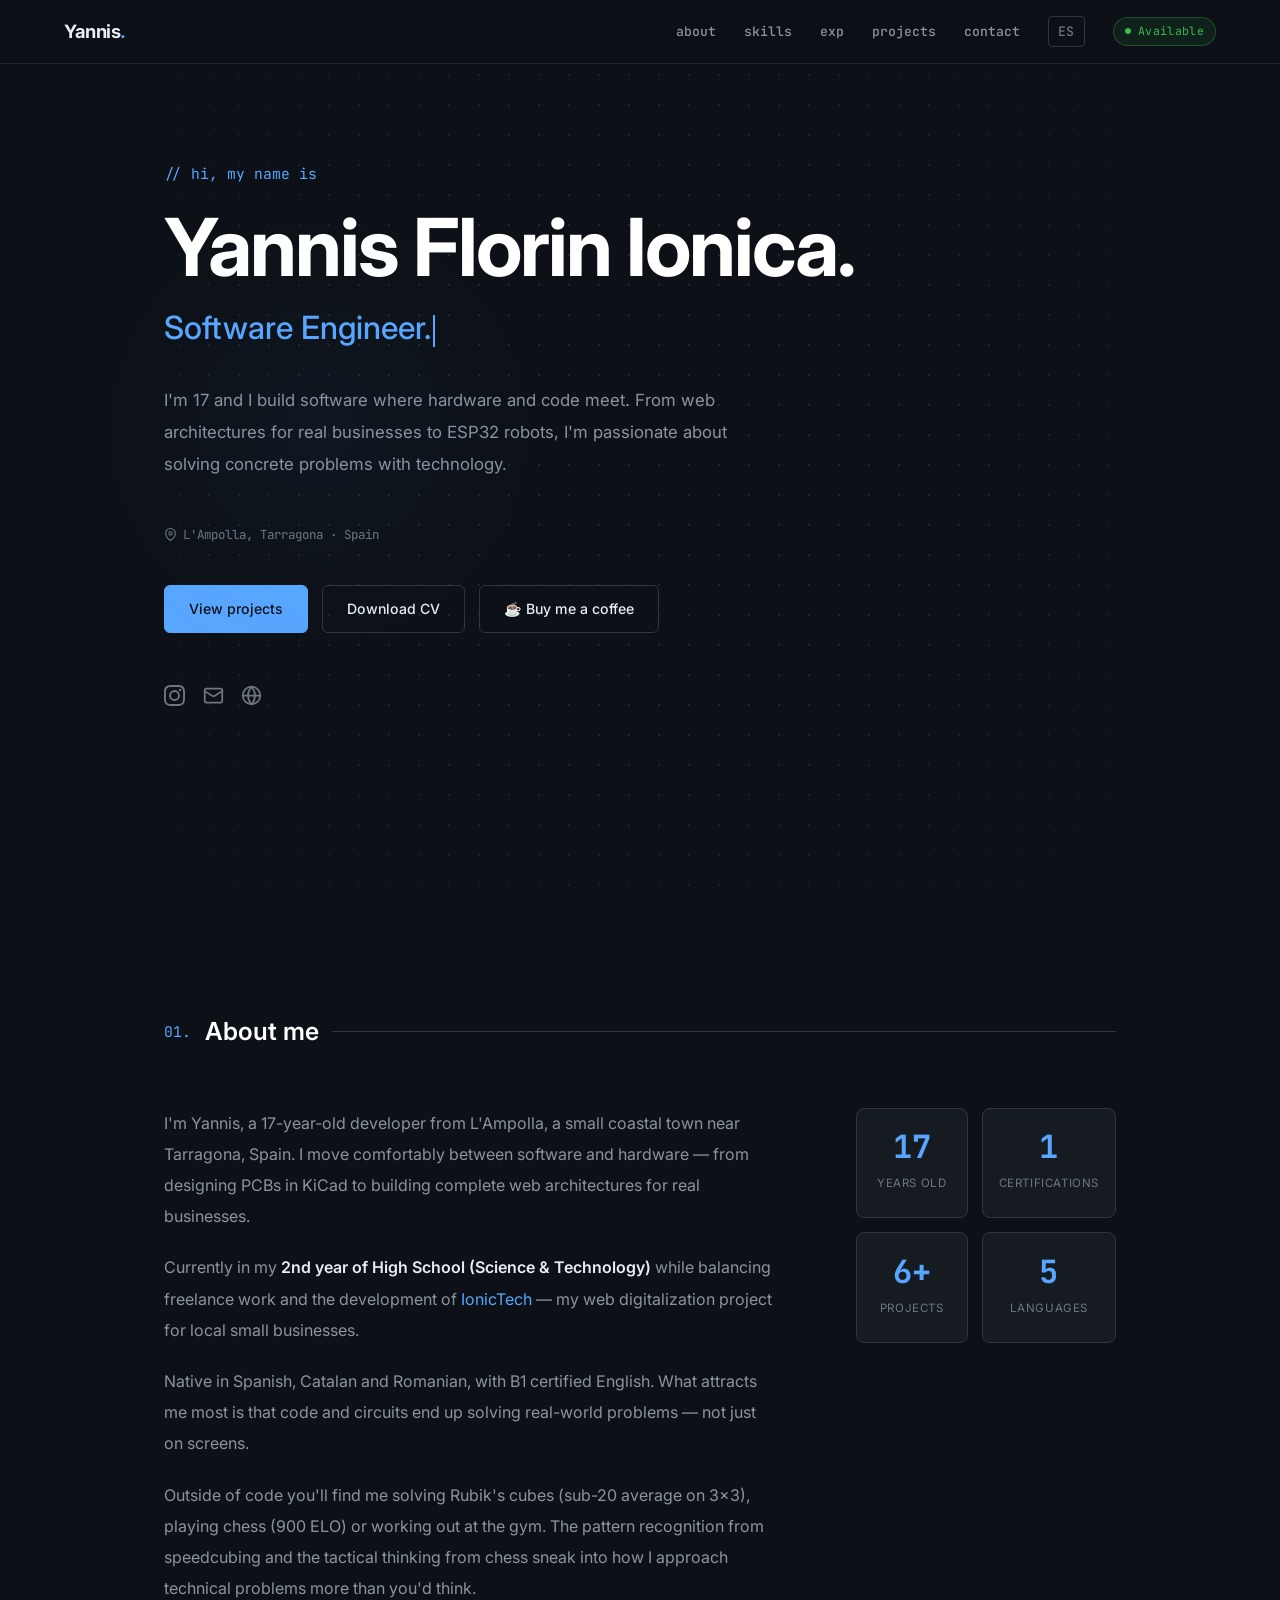
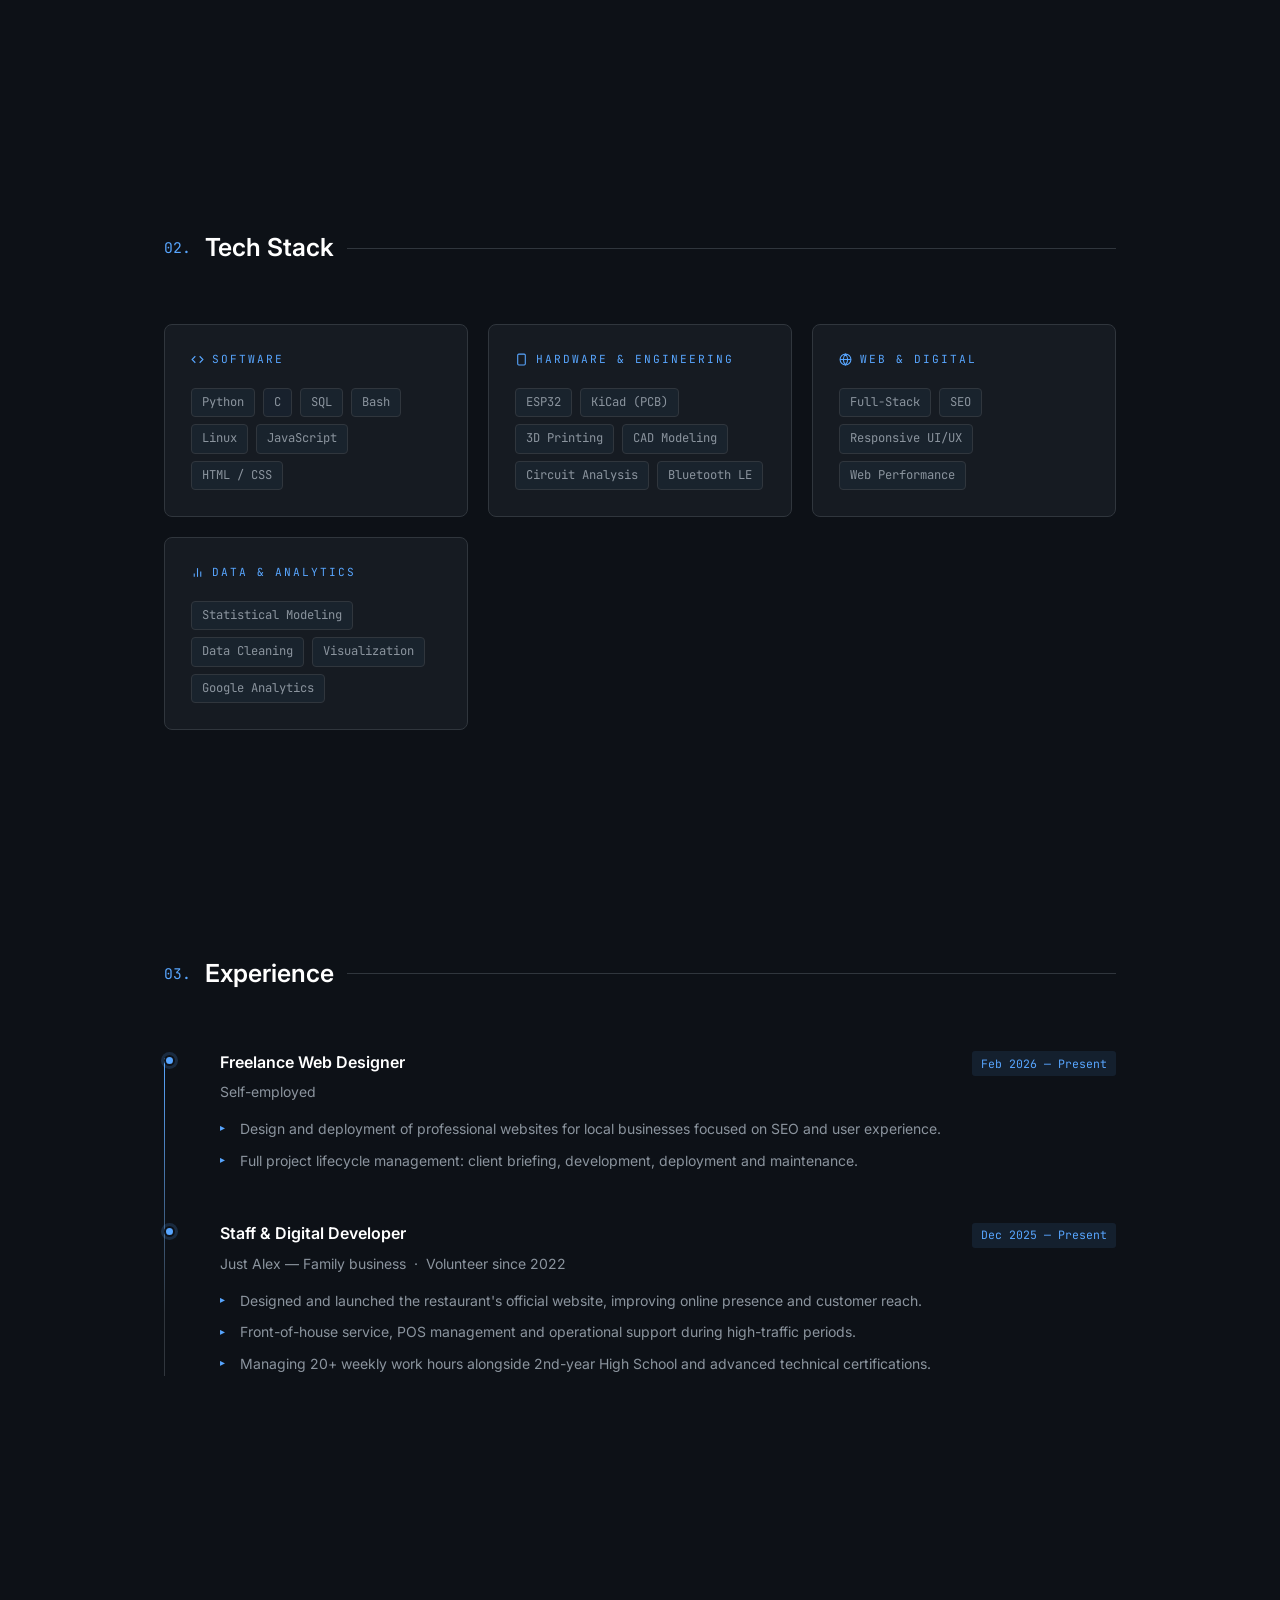
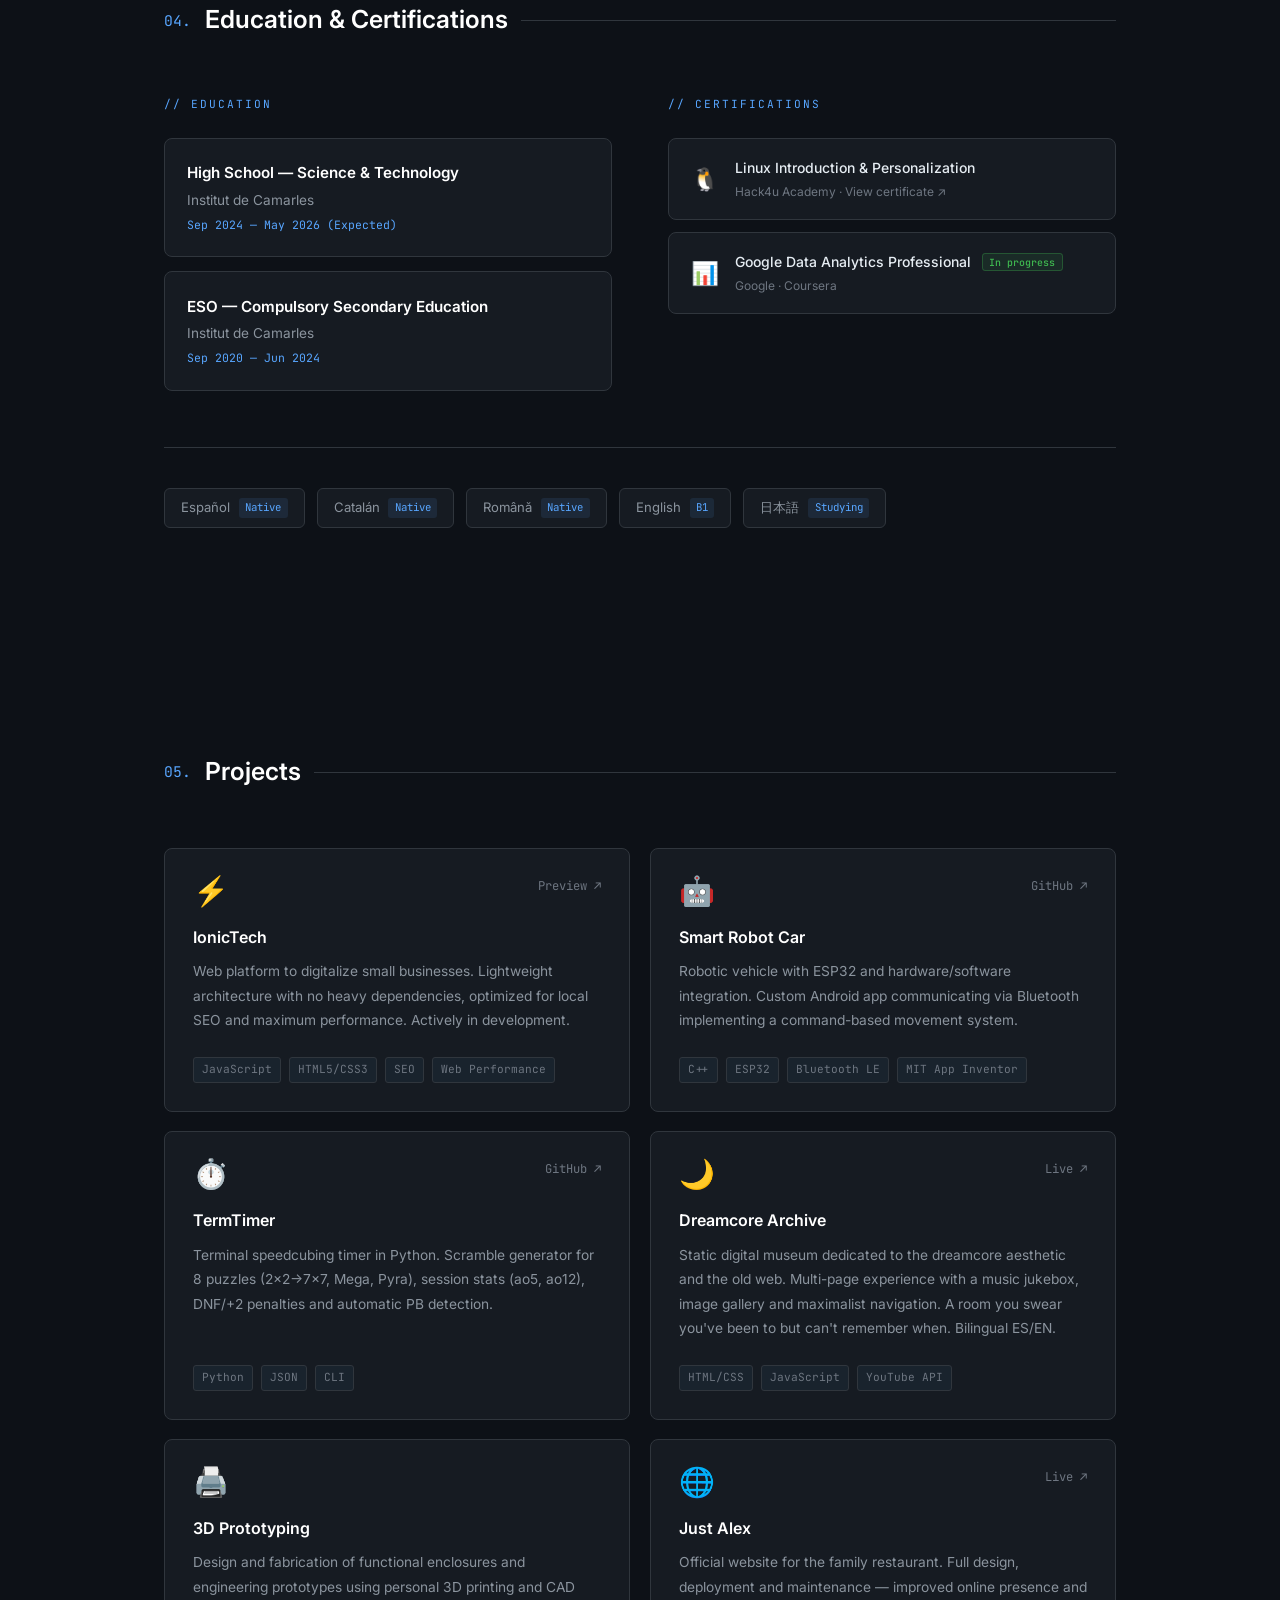
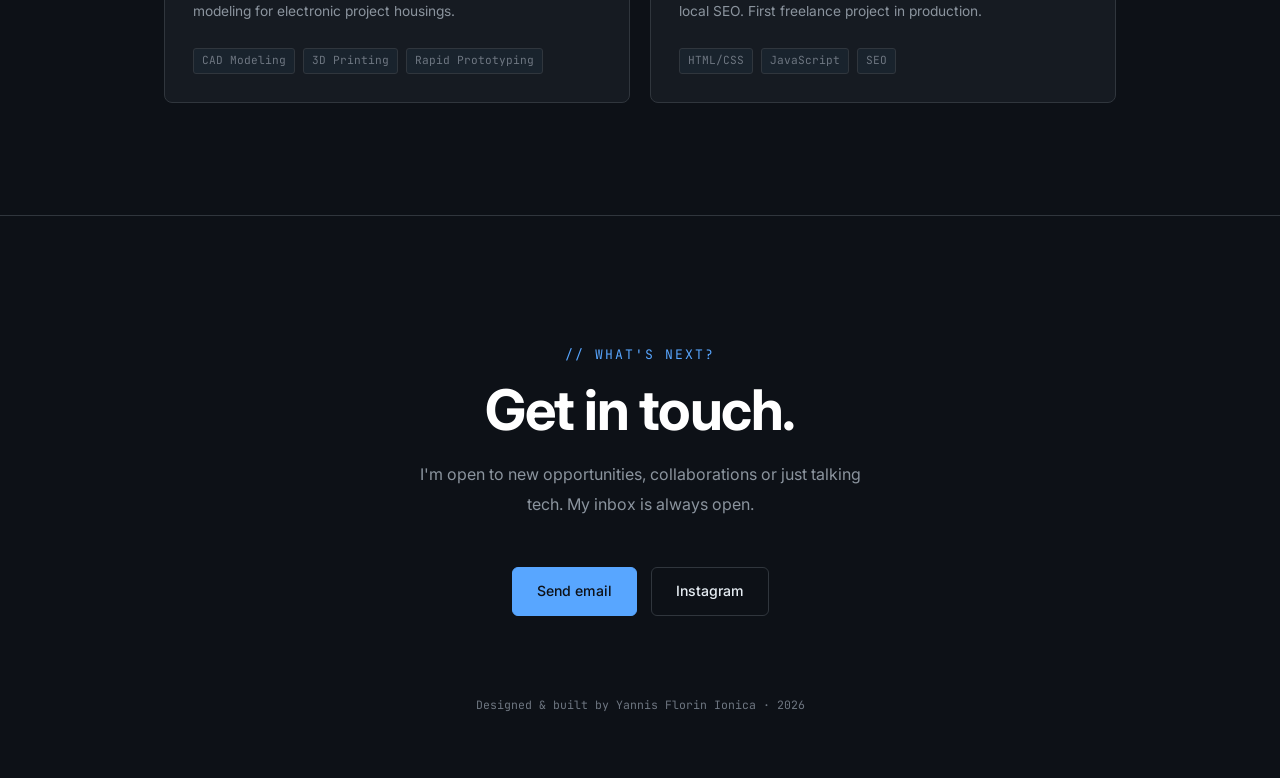
==== commit 62f97c8b: "Add files via upload" ====
--- a/en.html
+++ b/en.html
@@ -669,6 +669,7 @@
       <div class="btn-group">
         <a href="#projects" class="btn btn-primary">View projects</a>
         <a href="CV%20provisional.pdf" download class="btn btn-secondary">Download CV</a>
+        <a href="https://ko-fi.com/yonniss" target="_blank" rel="noopener" class="btn btn-secondary">☕ Buy me a coffee</a>
       </div>
       <div class="hero-socials">
         <a href="https://instagram.com/yannisflorin25" target="_blank" rel="noopener" aria-label="Instagram">
@@ -920,13 +921,13 @@
 
       <div class="proj-card">
         <div class="proj-header">
-          <div class="proj-icon">🧠</div>
-          <div class="proj-links"><span class="cert-wip" style="font-size:0.68rem;">In progress</span></div>
-        </div>
-        <h3>JARVIS — Personal AI</h3>
-        <p>Personal Python assistant for task automation and natural language processing. Designed to integrate with the local development environment.</p>
+          <div class="proj-icon">🌙</div>
+          <div class="proj-links"><a href="https://dreamcorearchive.org" target="_blank" rel="noopener">Live ↗</a></div>
+        </div>
+        <h3>Dreamcore Archive</h3>
+        <p>Static digital museum dedicated to the dreamcore aesthetic and the old web. Multi-page experience with a music jukebox, image gallery and maximalist navigation. A room you swear you've been to but can't remember when. Bilingual ES/EN.</p>
         <div class="tech-stack">
-          <span>Python</span><span>NLP</span><span>Automation</span>
+          <span>HTML/CSS</span><span>JavaScript</span><span>YouTube API</span>
         </div>
       </div>
 
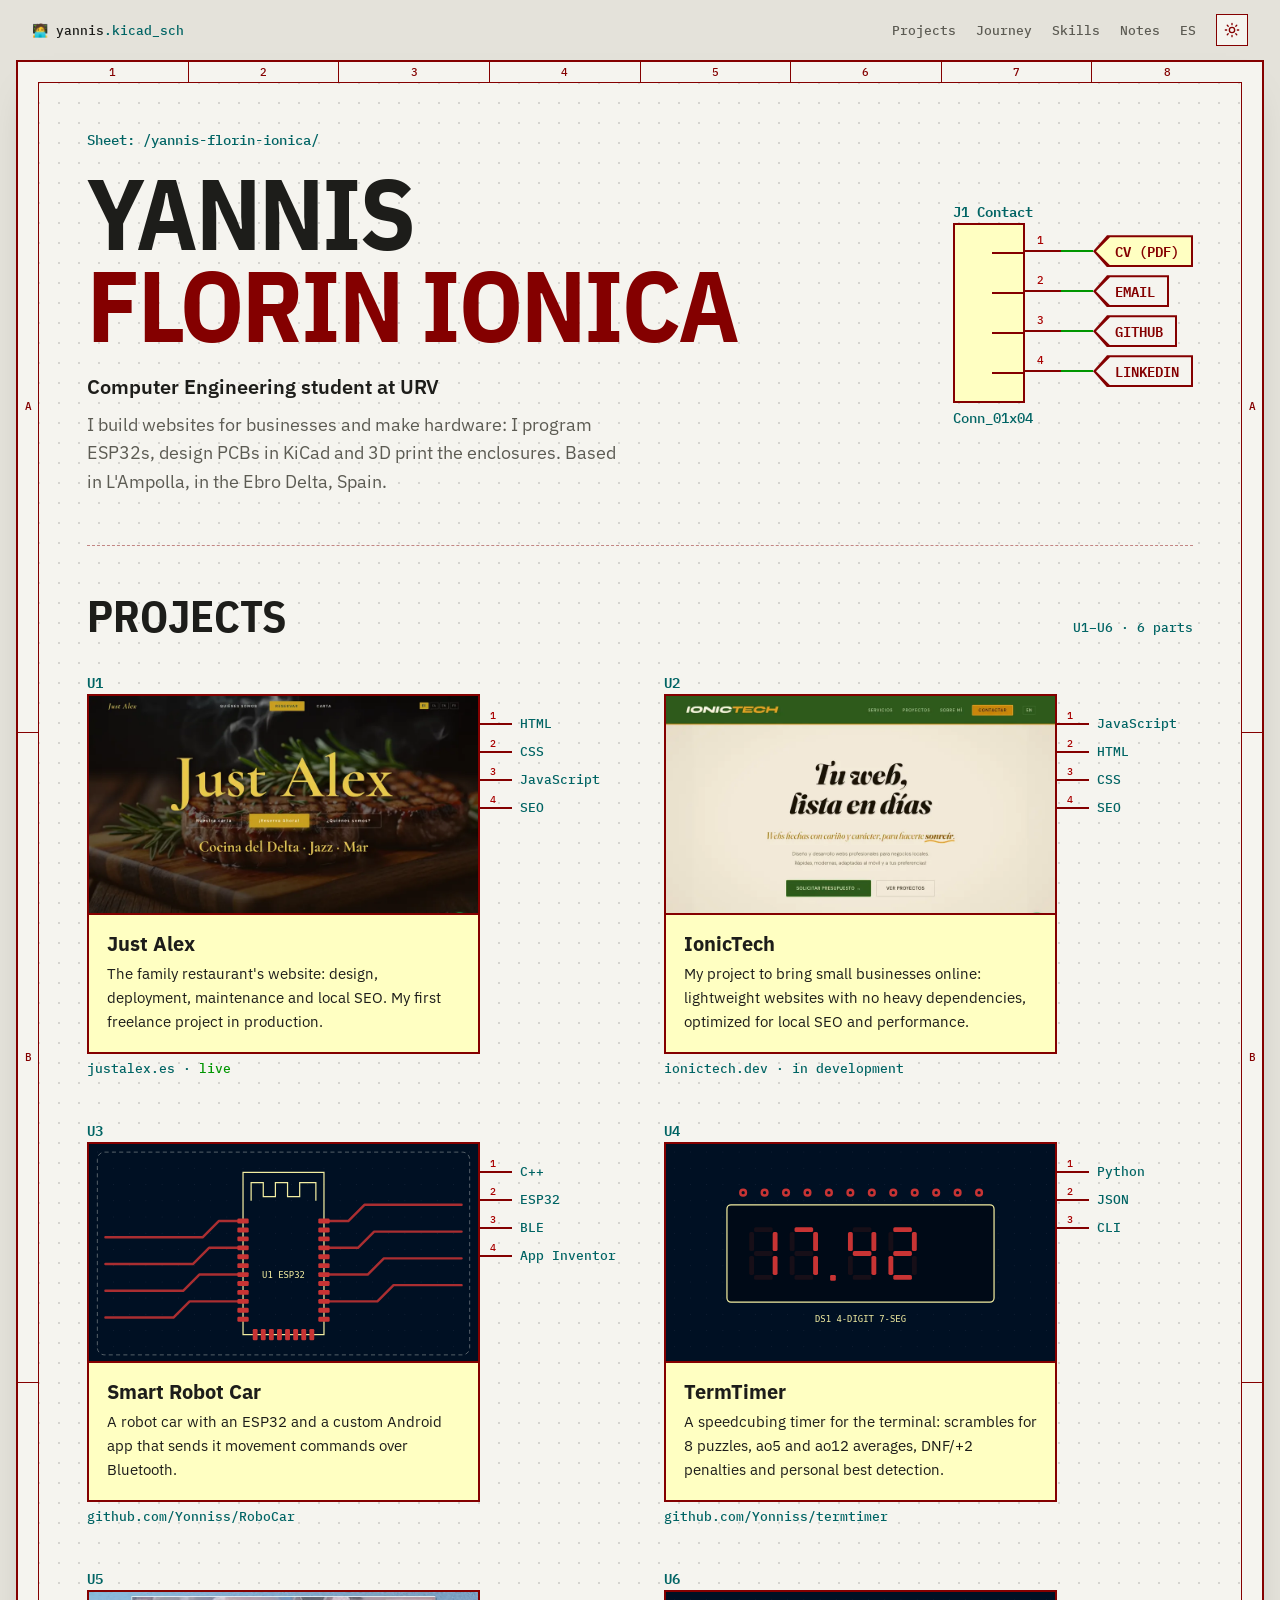
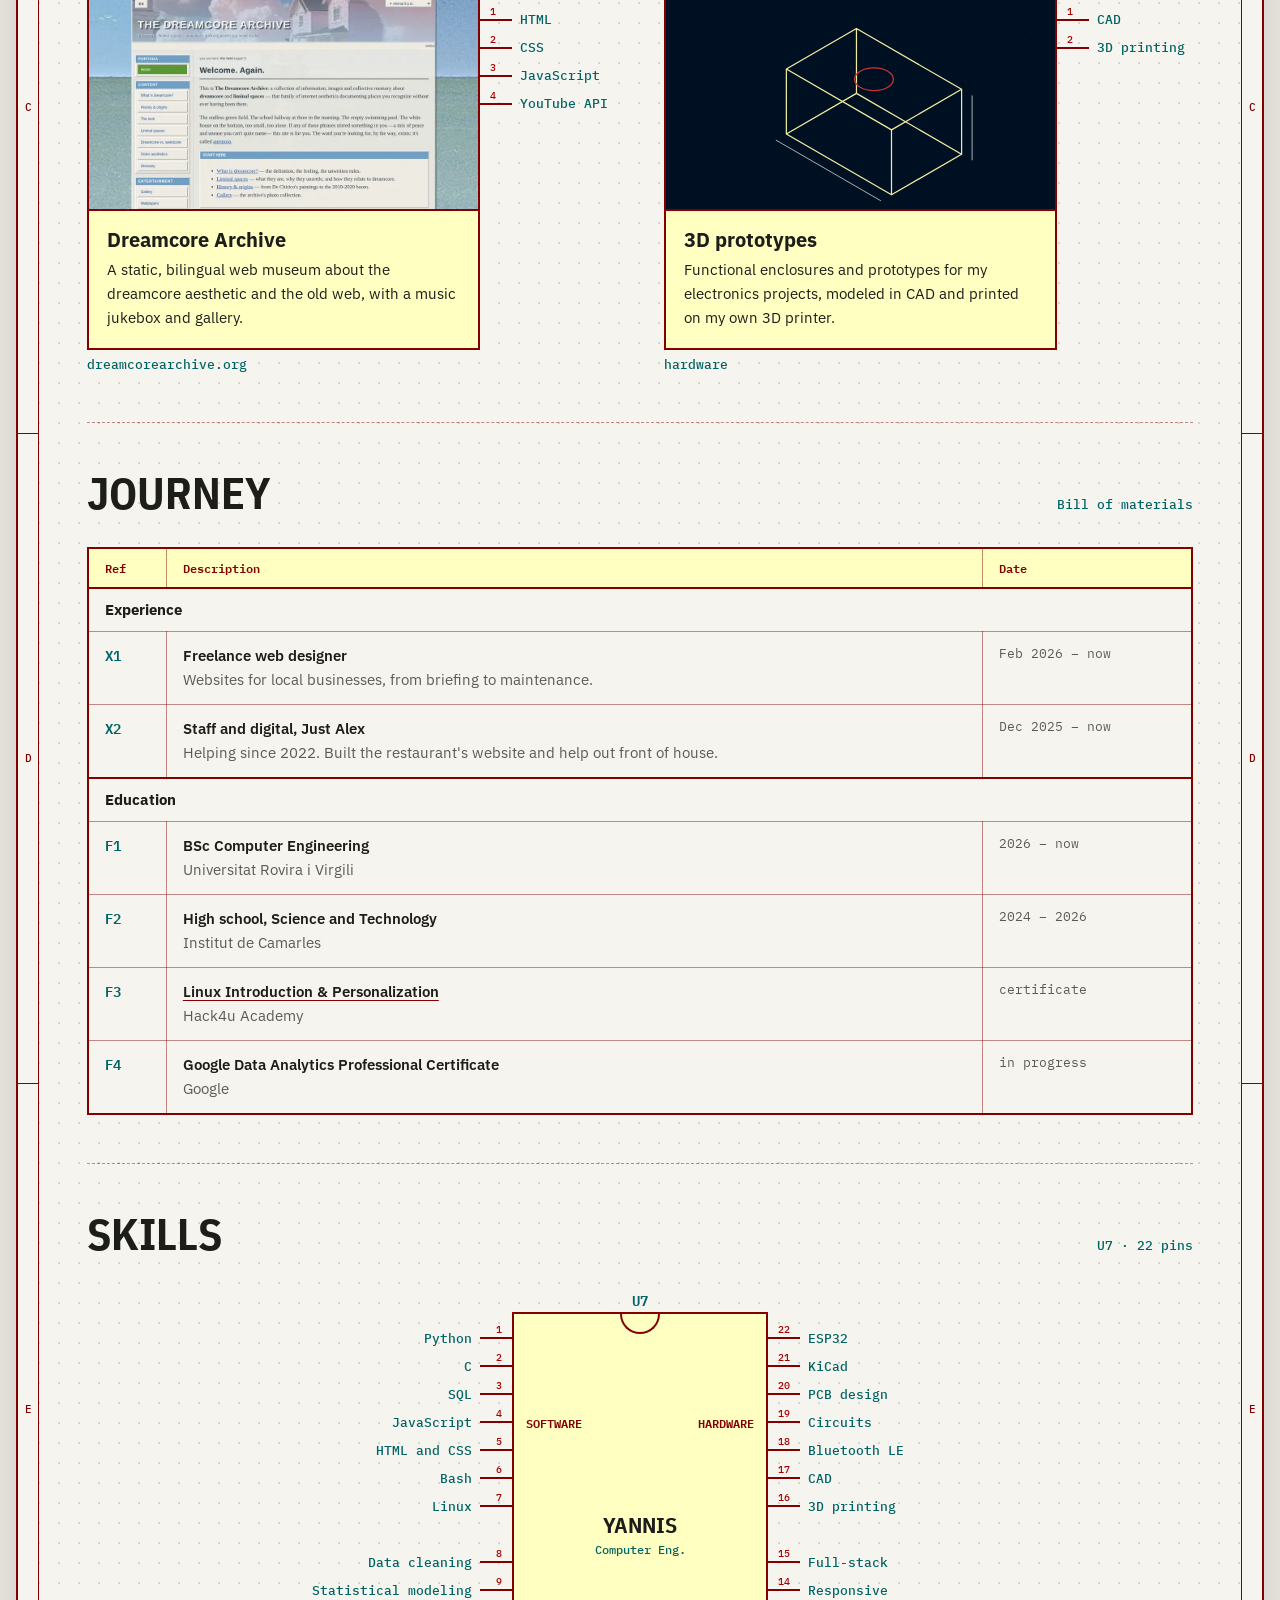
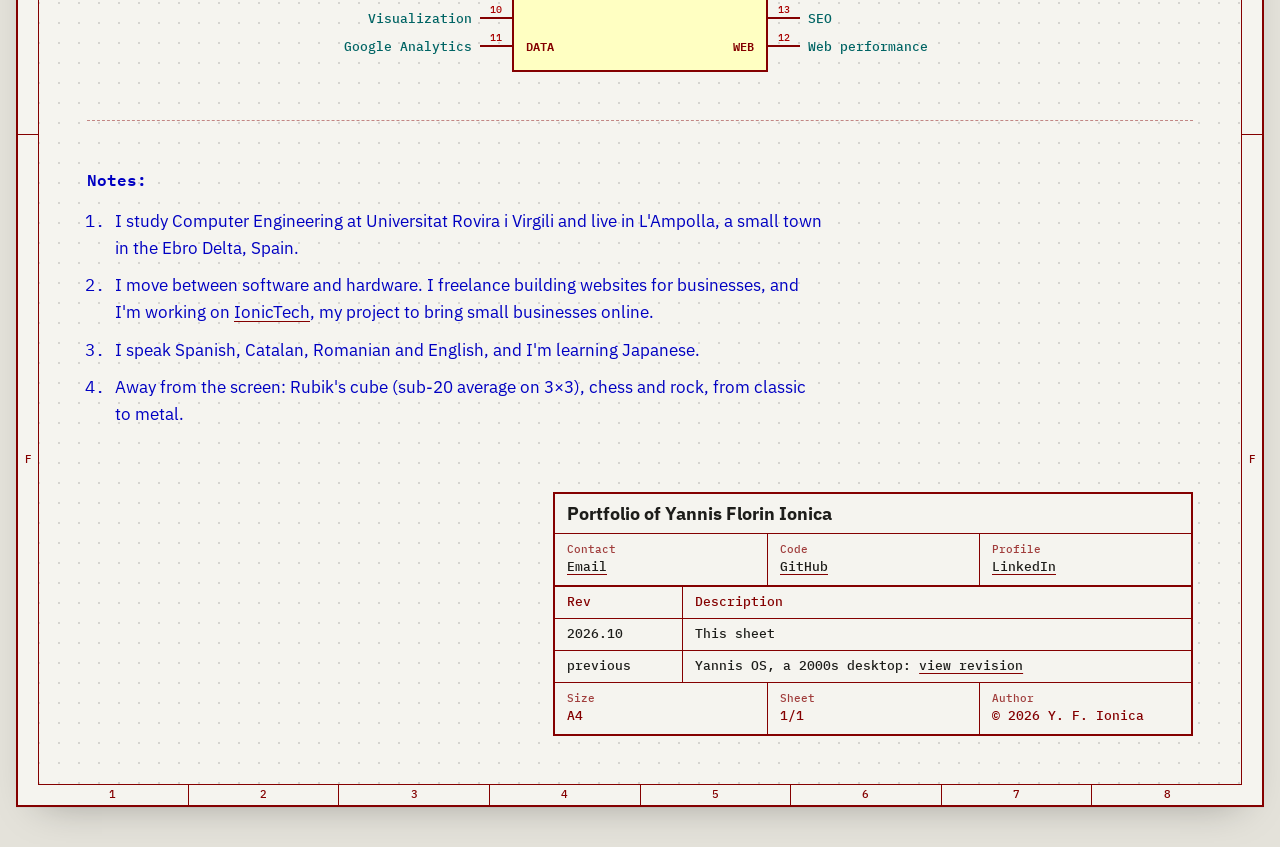
==== commit ce8452c1: "Add files via upload" ====
--- a/en.html
+++ b/en.html
@@ -3,32 +3,27 @@
 <head>
 <meta charset="UTF-8">
 <meta name="viewport" content="width=device-width, initial-scale=1.0">
-<title>Yannis Florin Ionica | Software & Electronics Engineer · Founder of IonicTech</title>
-<meta name="description" content="Portfolio of Yannis Florin Ionica — Software & Electronics Engineer and founder of IonicTech. Specialized in web development, Python, hardware and IoT.">
+<title>Yannis Florin Ionica | Software and electronics</title>
+<meta name="description" content="Yannis Florin Ionica, Computer Engineering student at URV. I build websites for businesses, program ESP32s and design PCBs. Projects, experience and CV.">
 <meta name="author" content="Yannis Florin Ionica">
 <link rel="canonical" href="https://yonniss.github.io/en.html">
 <link rel="alternate" hreflang="es" href="https://yonniss.github.io/">
 <link rel="alternate" hreflang="en" href="https://yonniss.github.io/en.html">
 <link rel="alternate" hreflang="x-default" href="https://yonniss.github.io/">
 
-<!-- Favicon -->
-<link rel="icon" href="data:image/svg+xml,<svg xmlns='http://www.w3.org/2000/svg' viewBox='0 0 100 100'><text y='.9em' font-size='85'>👨‍💻</text></svg>">
-
-<!-- Open Graph -->
+<link rel="icon" href="data:image/svg+xml,<svg xmlns='http://www.w3.org/2000/svg' viewBox='0 0 100 100'><text y='.9em' font-size='90'>%F0%9F%A7%91%E2%80%8D%F0%9F%92%BB</text></svg>">
+
 <meta property="og:type"        content="website">
 <meta property="og:url"         content="https://yonniss.github.io/en.html">
-<meta property="og:title"       content="Yannis Florin Ionica | Software & Electronics Engineer · Founder of IonicTech">
-<meta property="og:description" content="17-year-old developer from L'Ampolla, Tarragona. Specialized in software, hardware and web development. Founder of IonicTech (ionictech.dev).">
+<meta property="og:title"       content="Yannis Florin Ionica | Software and electronics">
+<meta property="og:description" content="Computer Engineering student at URV. Websites for businesses, ESP32 and PCB design.">
 <meta property="og:image"       content="https://yonniss.github.io/og-image.svg">
 <meta property="og:locale"      content="en_US">
-
-<!-- Twitter Card -->
 <meta name="twitter:card"        content="summary">
-<meta name="twitter:title"       content="Yannis Florin Ionica | Software & Electronics Engineer · Founder of IonicTech">
-<meta name="twitter:description" content="17-year-old developer from L'Ampolla, Tarragona. Specialized in software, hardware and web development. Founder of IonicTech (ionictech.dev).">
+<meta name="twitter:title"       content="Yannis Florin Ionica | Software and electronics">
+<meta name="twitter:description" content="Computer Engineering student at URV. Websites for businesses, ESP32 and PCB design.">
 <meta name="twitter:image"       content="https://yonniss.github.io/og-image.svg">
 
-<!-- JSON-LD: Person (same @id as the Spanish version — Google entiende que son la misma entidad) -->
 <script type="application/ld+json">
 {
   "@context": "https://schema.org",
@@ -40,46 +35,22 @@
   "familyName": "Ionica",
   "alternateName": ["Yannis Ionica", "Yannis Florin"],
   "jobTitle": "Founder & Software Engineer",
-  "description": "17-year-old developer from L'Ampolla, Tarragona. Specialized in web development, software, hardware, electronics and IoT. Founder of IonicTech.",
+  "description": "Freelance developer from L'Ampolla, Tarragona. Websites for businesses, custom web applications, hardware, electronics and IoT. Founder of IonicTech.",
   "url": "https://yonniss.github.io/en.html",
   "image": "https://yonniss.github.io/og-image.svg",
-  "nationality": {
-    "@type": "Country",
-    "name": "Spain"
-  },
+  "nationality": { "@type": "Country", "name": "Spain" },
   "homeLocation": {
     "@type": "Place",
-    "address": {
-      "@type": "PostalAddress",
-      "addressLocality": "L'Ampolla",
-      "addressRegion": "Catalonia",
-      "addressCountry": "ES"
-    }
+    "address": { "@type": "PostalAddress", "addressLocality": "L'Ampolla", "addressRegion": "Catalonia", "addressCountry": "ES" }
   },
-  "knowsAbout": [
-    "Web Development",
-    "JavaScript",
-    "Python",
-    "HTML",
-    "CSS",
-    "Hardware",
-    "Electronics",
-    "IoT",
-    "Arduino",
-    "ESP32",
-    "Linux",
-    "Raspberry Pi",
-    "KiCad",
-    "PCB Design"
-  ],
+  "alumniOf": { "@type": "CollegeOrUniversity", "name": "Universitat Rovira i Virgili" },
+  "knowsAbout": ["Web Development", "JavaScript", "Python", "HTML", "CSS", "Hardware", "Electronics", "IoT", "ESP32", "Linux", "KiCad", "PCB Design"],
   "worksFor": {
     "@type": "Organization",
     "@id": "https://ionictech.dev/#org",
     "name": "IonicTech",
     "url": "https://ionictech.dev",
-    "founder": {
-      "@id": "https://yonniss.github.io/#yannis"
-    }
+    "founder": { "@id": "https://yonniss.github.io/#yannis" }
   },
   "sameAs": [
     "https://ionictech.dev",
@@ -90,930 +61,244 @@
 }
 </script>
 
+<script>try { const t = localStorage.getItem('color-scheme'); if (t === 'light' || t === 'dark') document.documentElement.dataset.theme = t; } catch {}</script>
 <link rel="preconnect" href="https://fonts.googleapis.com">
-<link href="https://fonts.googleapis.com/css2?family=Inter:wght@300;400;500;600;700&family=JetBrains+Mono:wght@400;500&display=swap" rel="stylesheet">
-<style>
-  :root {
-    --bg-main:    #0d1117;
-    --bg-card:    #161b22;
-    --bg-hover:   #21262d;
-    --text-primary:   #e6edf3;
-    --text-secondary: #8b949e;
-    --text-muted:     #6e7681;
-    --accent:     #58a6ff;
-    --accent-dim: rgba(88,166,255,0.1);
-    --green:      #3fb950;
-    --border:     #30363d;
-    --border-accent: rgba(88,166,255,0.35);
-  }
-
-  * { margin: 0; padding: 0; box-sizing: border-box; }
-  html { scroll-behavior: smooth; }
-
-  body {
-    font-family: 'Inter', -apple-system, BlinkMacSystemFont, sans-serif;
-    background: var(--bg-main);
-    color: var(--text-primary);
-    line-height: 1.6;
-    -webkit-font-smoothing: antialiased;
-    overflow-x: hidden;
-  }
-
-  ::-webkit-scrollbar { width: 5px; }
-  ::-webkit-scrollbar-track { background: var(--bg-main); }
-  ::-webkit-scrollbar-thumb { background: var(--border); border-radius: 3px; }
-  ::-webkit-scrollbar-thumb:hover { background: var(--text-muted); }
-
-  nav {
-    position: fixed;
-    top: 0; left: 0; right: 0;
-    z-index: 100;
-    display: flex;
-    justify-content: space-between;
-    align-items: center;
-    padding: 1rem 5%;
-    background: rgba(13,17,23,0.82);
-    backdrop-filter: blur(14px);
-    -webkit-backdrop-filter: blur(14px);
-    border-bottom: 1px solid rgba(48,54,61,0.6);
-  }
-
-  .logo {
-    font-weight: 700;
-    font-size: 1.15rem;
-    color: var(--text-primary);
-    text-decoration: none;
-    letter-spacing: -0.5px;
-  }
-  .logo span { color: var(--accent); }
-
-  .nav-links {
-    display: flex;
-    align-items: center;
-    gap: 1.75rem;
-  }
-
-  .nav-links a {
-    color: var(--text-secondary);
-    text-decoration: none;
-    font-size: 0.82rem;
-    font-weight: 500;
-    font-family: 'JetBrains Mono', monospace;
-    transition: color 0.2s;
-  }
-  .nav-links a:hover { color: var(--accent); }
-
-  .lang-toggle {
-    font-family: 'JetBrains Mono', monospace;
-    font-size: 0.72rem;
-    color: var(--text-muted) !important;
-    border: 1px solid var(--border);
-    padding: 0.25rem 0.6rem;
-    border-radius: 4px;
-    text-decoration: none;
-    transition: all 0.2s;
-  }
-  .lang-toggle:hover { color: var(--accent) !important; border-color: var(--accent); }
-
-  .nav-available {
-    display: flex;
-    align-items: center;
-    gap: 0.45rem;
-    font-family: 'JetBrains Mono', monospace;
-    font-size: 0.72rem;
-    color: var(--green);
-    background: rgba(63,185,80,0.1);
-    border: 1px solid rgba(63,185,80,0.3);
-    padding: 0.28rem 0.7rem;
-    border-radius: 20px;
-    letter-spacing: 0.3px;
-  }
-  .nav-available .dot {
-    width: 6px; height: 6px;
-    background: var(--green);
-    border-radius: 50%;
-    animation: pulse-green 2.2s infinite;
-  }
-  @keyframes pulse-green {
-    0%, 100% { box-shadow: 0 0 0 0 rgba(63,185,80,0.5); }
-    50% { box-shadow: 0 0 0 5px rgba(63,185,80,0); }
-  }
-
-  .container { max-width: 1080px; margin: 0 auto; padding: 0 5%; }
-  section { padding: 7rem 0; }
-
-  .section-label {
-    font-size: 1.55rem;
-    font-weight: 600;
-    color: #fff;
-    margin-bottom: 3.5rem;
-    display: flex;
-    align-items: center;
-    gap: 0.85rem;
-  }
-  .section-label .n {
-    font-family: 'JetBrains Mono', monospace;
-    color: var(--accent);
-    font-size: 0.92rem;
-    font-weight: 400;
-  }
-  .section-label::after {
-    content: '';
-    height: 1px;
-    flex-grow: 1;
-    background: var(--border);
-  }
-
-  .hero {
-    min-height: 100vh;
-    display: flex;
-    align-items: center;
-    padding-top: 5rem;
-    position: relative;
-  }
-  .hero::before {
-    content: '';
-    position: absolute;
-    inset: 0;
-    background-image: radial-gradient(circle, rgba(48,54,61,0.55) 1px, transparent 1px);
-    background-size: 30px 30px;
-    mask-image: radial-gradient(ellipse 85% 85% at 50% 50%, black 30%, transparent 100%);
-    -webkit-mask-image: radial-gradient(ellipse 85% 85% at 50% 50%, black 30%, transparent 100%);
-    pointer-events: none;
-  }
-  .hero::after {
-    content: '';
-    position: absolute;
-    top: 20%; left: -10%;
-    width: 500px; height: 500px;
-    background: radial-gradient(circle, rgba(88,166,255,0.04) 0%, transparent 70%);
-    pointer-events: none;
-  }
-
-  .hero-inner { position: relative; max-width: 820px; }
-
-  .hero-greeting {
-    font-family: 'JetBrains Mono', monospace;
-    color: var(--accent);
-    font-size: 0.92rem;
-    margin-bottom: 1.25rem;
-    display: block;
-    opacity: 0;
-    animation: fadeUp 0.5s ease forwards 0.15s;
-  }
-
-  .hero h1 {
-    font-size: clamp(2.8rem, 7vw, 5rem);
-    font-weight: 700;
-    line-height: 1.04;
-    letter-spacing: -2px;
-    color: #fff;
-    margin-bottom: 0.85rem;
-    opacity: 0;
-    animation: fadeUp 0.5s ease forwards 0.3s;
-  }
-
-  .hero-subtitle {
-    font-size: clamp(1.3rem, 3.5vw, 2rem);
-    font-weight: 400;
-    color: var(--text-secondary);
-    margin-bottom: 2rem;
-    min-height: 2.6rem;
-    opacity: 0;
-    animation: fadeUp 0.5s ease forwards 0.45s;
-  }
-  .typing-text { color: var(--accent); font-weight: 500; }
-  .cursor {
-    display: inline-block;
-    width: 2px; height: 1em;
-    background: var(--accent);
-    margin-left: 2px;
-    vertical-align: text-bottom;
-    animation: blink 1s step-end infinite;
-  }
-  @keyframes blink { 0%,100%{opacity:1} 50%{opacity:0} }
-
-  .hero p {
-    font-size: 1.05rem;
-    color: var(--text-secondary);
-    max-width: 580px;
-    line-height: 1.9;
-    margin-bottom: 2.75rem;
-    opacity: 0;
-    animation: fadeUp 0.5s ease forwards 0.6s;
-  }
-  .hero p strong { color: var(--text-primary); font-weight: 600; }
-
-  .hero-location {
-    display: flex;
-    align-items: center;
-    gap: 0.4rem;
-    font-family: 'JetBrains Mono', monospace;
-    font-size: 0.78rem;
-    color: var(--text-muted);
-    margin-bottom: 2.5rem;
-    opacity: 0;
-    animation: fadeUp 0.5s ease forwards 0.7s;
-  }
-
-  .btn-group {
-    display: flex;
-    flex-wrap: wrap;
-    gap: 0.875rem;
-    margin-bottom: 3.25rem;
-    opacity: 0;
-    animation: fadeUp 0.5s ease forwards 0.75s;
-  }
-
-  .btn {
-    display: inline-flex;
-    align-items: center;
-    gap: 0.4rem;
-    padding: 0.75rem 1.5rem;
-    border-radius: 6px;
-    font-size: 0.88rem;
-    font-weight: 500;
-    text-decoration: none;
-    transition: all 0.2s ease;
-    border: 1px solid transparent;
-  }
-  .btn-primary {
-    background: var(--accent);
-    color: #0d1117;
-    border-color: var(--accent);
-  }
-  .btn-primary:hover {
-    background: #79b8ff;
-    border-color: #79b8ff;
-    transform: translateY(-2px);
-    box-shadow: 0 8px 24px rgba(88,166,255,0.22);
-  }
-  .btn-secondary {
-    background: transparent;
-    color: var(--text-primary);
-    border-color: var(--border);
-  }
-  .btn-secondary:hover {
-    border-color: var(--accent);
-    color: var(--accent);
-    transform: translateY(-2px);
-  }
-
-  .hero-socials {
-    display: flex;
-    gap: 1.1rem;
-    opacity: 0;
-    animation: fadeUp 0.5s ease forwards 0.9s;
-  }
-  .hero-socials a {
-    color: var(--text-muted);
-    text-decoration: none;
-    transition: color 0.2s, transform 0.2s;
-    display: flex;
-    align-items: center;
-  }
-  .hero-socials a:hover { color: var(--accent); transform: translateY(-2px); }
-
-  @keyframes fadeUp {
-    from { opacity: 0; transform: translateY(18px); }
-    to   { opacity: 1; transform: translateY(0); }
-  }
-
-  .about-grid {
-    display: grid;
-    grid-template-columns: 1fr 260px;
-    gap: 5rem;
-    align-items: start;
-  }
-  .about-text p {
-    color: var(--text-secondary);
-    font-size: 1rem;
-    line-height: 1.95;
-    margin-bottom: 1.25rem;
-  }
-  .about-text p:last-child { margin-bottom: 0; }
-  .about-text a { color: var(--accent); text-decoration: none; }
-  .about-text a:hover { text-decoration: underline; }
-  .about-text strong { color: var(--text-primary); font-weight: 600; }
-
-  .about-stats {
-    display: grid;
-    grid-template-columns: 1fr 1fr;
-    gap: 0.875rem;
-  }
-  .stat-card {
-    background: var(--bg-card);
-    border: 1px solid var(--border);
-    border-radius: 8px;
-    padding: 1.4rem 1rem;
-    text-align: center;
-    transition: border-color 0.2s, transform 0.2s;
-  }
-  .stat-card:hover { border-color: var(--accent); transform: translateY(-2px); }
-  .stat-number {
-    font-size: 2rem;
-    font-weight: 700;
-    color: var(--accent);
-    font-family: 'JetBrains Mono', monospace;
-    line-height: 1;
-    margin-bottom: 0.4rem;
-    display: block;
-  }
-  .stat-label {
-    font-size: 0.72rem;
-    color: var(--text-muted);
-    text-transform: uppercase;
-    letter-spacing: 0.6px;
-  }
-
-  .skills-grid {
-    display: grid;
-    grid-template-columns: repeat(auto-fill, minmax(240px, 1fr));
-    gap: 1.25rem;
-  }
-  .skill-cat {
-    background: var(--bg-card);
-    border: 1px solid var(--border);
-    border-radius: 8px;
-    padding: 1.6rem;
-    transition: border-color 0.2s;
-  }
-  .skill-cat:hover { border-color: var(--border-accent); }
-  .skill-cat-title {
-    font-family: 'JetBrains Mono', monospace;
-    font-size: 0.7rem;
-    color: var(--accent);
-    text-transform: uppercase;
-    letter-spacing: 2px;
-    margin-bottom: 1.2rem;
-    display: flex;
-    align-items: center;
-    gap: 0.5rem;
-  }
-  .tags { display: flex; flex-wrap: wrap; gap: 0.45rem; }
-  .tag {
-    font-family: 'JetBrains Mono', monospace;
-    font-size: 0.76rem;
-    color: var(--text-secondary);
-    background: rgba(88,166,255,0.05);
-    border: 1px solid var(--border);
-    padding: 0.25rem 0.65rem;
-    border-radius: 4px;
-    transition: all 0.2s;
-  }
-  .tag:hover { background: rgba(88,166,255,0.12); border-color: var(--accent); color: var(--accent); }
-
-  .timeline { position: relative; padding-left: 1.5rem; }
-  .timeline::before {
-    content: '';
-    position: absolute;
-    left: 0; top: 8px; bottom: 0;
-    width: 1px;
-    background: linear-gradient(to bottom, var(--accent), var(--border) 80%);
-  }
-  .tl-item { position: relative; padding-bottom: 3rem; padding-left: 2rem; }
-  .tl-item:last-child { padding-bottom: 0; }
-  .tl-dot {
-    position: absolute;
-    left: -1.5rem; top: 5px;
-    width: 11px; height: 11px;
-    background: var(--accent);
-    border-radius: 50%;
-    border: 2px solid var(--bg-main);
-    box-shadow: 0 0 0 3px rgba(88,166,255,0.18);
-  }
-  .tl-header { display: flex; flex-wrap: wrap; justify-content: space-between; align-items: baseline; gap: 0.5rem; margin-bottom: 0.3rem; }
-  .tl-title { font-size: 1rem; font-weight: 600; color: #fff; }
-  .tl-date { font-family: 'JetBrains Mono', monospace; font-size: 0.72rem; color: var(--accent); background: var(--accent-dim); padding: 0.2rem 0.55rem; border-radius: 3px; }
-  .tl-company { font-size: 0.875rem; color: var(--text-secondary); margin-bottom: 0.85rem; }
-  .tl-body { list-style: none; display: flex; flex-direction: column; gap: 0.45rem; }
-  .tl-body li { font-size: 0.875rem; color: var(--text-secondary); padding-left: 1.25rem; position: relative; line-height: 1.75; }
-  .tl-body li::before { content: '▸'; position: absolute; left: 0; color: var(--accent); font-size: 0.65rem; top: 0.22em; }
-
-  .edu-certs { display: grid; grid-template-columns: 1fr 1fr; gap: 3.5rem; align-items: start; }
-  .block-title { font-family: 'JetBrains Mono', monospace; font-size: 0.7rem; color: var(--accent); text-transform: uppercase; letter-spacing: 2px; margin-bottom: 1.5rem; }
-  .edu-item { background: var(--bg-card); border: 1px solid var(--border); border-radius: 8px; padding: 1.4rem; margin-bottom: 0.875rem; transition: border-color 0.2s; }
-  .edu-item:hover { border-color: var(--border-accent); }
-  .edu-item:last-child { margin-bottom: 0; }
-  .edu-degree { font-weight: 600; font-size: 0.95rem; color: #fff; margin-bottom: 0.25rem; }
-  .edu-school { font-size: 0.85rem; color: var(--text-secondary); margin-bottom: 0.25rem; }
-  .edu-date { font-family: 'JetBrains Mono', monospace; font-size: 0.72rem; color: var(--accent); }
-
-  .cert-card { display: flex; align-items: center; gap: 1rem; background: var(--bg-card); border: 1px solid var(--border); border-radius: 8px; padding: 1.1rem 1.4rem; margin-bottom: 0.75rem; transition: border-color 0.2s, transform 0.2s; text-decoration: none; }
-  .cert-card:hover { border-color: var(--border-accent); transform: translateX(5px); }
-  .cert-card:last-child { margin-bottom: 0; }
-  .cert-icon { font-size: 1.4rem; flex-shrink: 0; }
-  .cert-name { font-weight: 500; font-size: 0.875rem; color: var(--text-primary); margin-bottom: 0.2rem; }
-  .cert-issuer { font-size: 0.75rem; color: var(--text-muted); }
-  .cert-wip {
-    font-family: 'JetBrains Mono', monospace;
-    font-size: 0.62rem;
-    color: var(--green);
-    background: rgba(63,185,80,0.1);
-    border: 1px solid rgba(63,185,80,0.3);
-    padding: 0.1rem 0.4rem;
-    border-radius: 3px;
-    margin-left: 0.4rem;
-    vertical-align: middle;
-  }
-
-  .lang-strip { display: flex; flex-wrap: wrap; gap: 0.75rem; margin-top: 3.5rem; padding-top: 2.5rem; border-top: 1px solid var(--border); }
-  .lang-badge { display: flex; align-items: center; gap: 0.55rem; background: var(--bg-card); border: 1px solid var(--border); border-radius: 6px; padding: 0.55rem 1rem; font-size: 0.82rem; color: var(--text-secondary); }
-  .lang-level { font-family: 'JetBrains Mono', monospace; font-size: 0.67rem; color: var(--accent); background: var(--accent-dim); padding: 0.1rem 0.4rem; border-radius: 3px; }
-
-  .projects-grid { display: grid; grid-template-columns: repeat(auto-fill, minmax(310px, 1fr)); gap: 1.2rem; }
-  .proj-card { background: var(--bg-card); border: 1px solid var(--border); border-radius: 8px; padding: 1.75rem; display: flex; flex-direction: column; transition: transform 0.25s ease, border-color 0.25s ease, box-shadow 0.25s ease; }
-  .proj-card:hover { transform: translateY(-5px); border-color: var(--accent); box-shadow: 0 12px 36px rgba(88,166,255,0.08); }
-  .proj-header { display: flex; justify-content: space-between; align-items: flex-start; margin-bottom: 1.2rem; }
-  .proj-icon { font-size: 1.8rem; line-height: 1; }
-  .proj-links { display: flex; gap: 0.6rem; }
-  .proj-links a { color: var(--text-muted); text-decoration: none; font-size: 0.76rem; font-family: 'JetBrains Mono', monospace; transition: color 0.2s; display: flex; align-items: center; gap: 0.2rem; }
-  .proj-links a:hover { color: var(--accent); }
-  .proj-card h3 { font-size: 1rem; color: #fff; margin-bottom: 0.55rem; font-weight: 600; }
-  .proj-card p { font-size: 0.86rem; color: var(--text-secondary); line-height: 1.78; flex-grow: 1; margin-bottom: 1.5rem; }
-  .tech-stack { display: flex; flex-wrap: wrap; gap: 0.5rem; font-family: 'JetBrains Mono', monospace; font-size: 0.7rem; color: var(--text-muted); }
-  .tech-stack span { background: rgba(88,166,255,0.05); border: 1px solid var(--border); padding: 0.2rem 0.5rem; border-radius: 3px; }
-
-  footer { border-top: 1px solid var(--border); padding: 8rem 5% 4rem; text-align: center; }
-  .contact-kicker { font-family: 'JetBrains Mono', monospace; color: var(--accent); font-size: 0.82rem; letter-spacing: 2px; text-transform: uppercase; display: block; margin-bottom: 1rem; }
-  footer h2 { font-size: clamp(2rem, 5vw, 3.5rem); color: #fff; font-weight: 700; letter-spacing: -1.5px; margin-bottom: 1.25rem; line-height: 1.05; }
-  footer > .container > p { color: var(--text-secondary); max-width: 460px; margin: 0 auto 3rem; font-size: 1rem; line-height: 1.85; }
-  .contact-btns { display: flex; justify-content: center; flex-wrap: wrap; gap: 0.875rem; margin-bottom: 5rem; }
-  .footer-credit { font-family: 'JetBrains Mono', monospace; font-size: 0.72rem; color: var(--text-muted); }
-  .footer-credit a { color: var(--text-muted); text-decoration: none; }
-  .footer-credit a:hover { color: var(--accent); }
-
-  .reveal { opacity: 0; transform: translateY(22px); transition: opacity 0.65s ease, transform 0.65s ease; }
-  .reveal.visible { opacity: 1; transform: none; }
-
-  .hamburger {
-    display: none;
-    flex-direction: column;
-    justify-content: center;
-    gap: 5px;
-    background: none;
-    border: none;
-    cursor: pointer;
-    padding: 4px;
-    z-index: 101;
-  }
-  .hamburger span {
-    display: block;
-    width: 22px;
-    height: 2px;
-    background: var(--text-secondary);
-    border-radius: 2px;
-    transition: all 0.3s ease;
-  }
-  .hamburger.open span:nth-child(1) { transform: translateY(7px) rotate(45deg); }
-  .hamburger.open span:nth-child(2) { opacity: 0; transform: scaleX(0); }
-  .hamburger.open span:nth-child(3) { transform: translateY(-7px) rotate(-45deg); }
-
-  .mobile-menu {
-    position: fixed;
-    inset: 0;
-    background: var(--bg-main);
-    z-index: 99;
-    display: flex;
-    flex-direction: column;
-    align-items: center;
-    justify-content: center;
-    gap: 2.25rem;
-    transform: translateY(-100%);
-    transition: transform 0.35s cubic-bezier(0.4,0,0.2,1);
-    pointer-events: none;
-  }
-  .mobile-menu.open { transform: translateY(0); pointer-events: all; }
-
-  .mobile-link {
-    font-family: 'JetBrains Mono', monospace;
-    font-size: 1.6rem;
-    color: var(--text-secondary);
-    text-decoration: none;
-    transition: color 0.2s;
-    font-weight: 500;
-  }
-  .mobile-link:hover { color: var(--accent); }
-
-  .mobile-divider { width: 40px; height: 1px; background: var(--border); }
-
-  .mobile-lang {
-    font-family: 'JetBrains Mono', monospace;
-    font-size: 0.85rem;
-    color: var(--text-muted);
-    text-decoration: none;
-    border: 1px solid var(--border);
-    padding: 0.4rem 1rem;
-    border-radius: 4px;
-    transition: all 0.2s;
-  }
-  .mobile-lang:hover { color: var(--accent); border-color: var(--accent); }
-
-  @media (max-width: 768px) {
-    .hamburger { display: flex; }
-    .nav-links { display: none !important; }
-    .about-grid { grid-template-columns: 1fr; gap: 2.5rem; }
-    .edu-certs { grid-template-columns: 1fr; gap: 2.5rem; }
-    .hero h1 { letter-spacing: -1px; }
-  }
-  @media (max-width: 480px) {
-    section { padding: 5rem 0; }
-  }
-</style>
+<link rel="preconnect" href="https://fonts.gstatic.com" crossorigin>
+<link rel="stylesheet" href="https://fonts.googleapis.com/css2?family=IBM+Plex+Mono:wght@500;600&family=IBM+Plex+Sans+Condensed:wght@700&family=IBM+Plex+Sans:wght@400;600;700&display=swap">
+<link rel="stylesheet" href="site.css">
 </head>
 <body>
-
-<nav>
-  <a href="#" class="logo">Yannis<span>.</span></a>
-  <div class="nav-links">
-    <a href="#about">about</a>
-    <a href="#skills">skills</a>
-    <a href="#experience">exp</a>
-    <a href="#projects">projects</a>
-    <a href="#contact">contact</a>
-    <a href="index.html" class="lang-toggle">ES</a>
-    <div class="nav-available"><div class="dot"></div>Available</div>
-  </div>
-  <button class="hamburger" id="hamburger" aria-label="Open menu">
-    <span></span><span></span><span></span>
+<header class="bar">
+  <span class="file">🧑‍💻 yannis<b>.kicad_sch</b></span>
+  <nav aria-label="Sections">
+    <a href="#projects">Projects</a>
+    <a href="#journey">Journey</a>
+    <a href="#skills">Skills</a>
+    <a href="#notes">Notes</a>
+  </nav>
+  <a href="./" hreflang="es" lang="es">ES</a>
+  <button class="theme-toggle" type="button" aria-label="Switch to dark mode" data-label-light="Switch to dark mode" data-label-dark="Switch to light mode">
+    <svg class="sun" viewBox="0 0 24 24" fill="none" stroke="currentColor" stroke-width="2" stroke-linecap="round" aria-hidden="true"><circle cx="12" cy="12" r="4"/><path d="M12 2v2M12 20v2M4.9 4.9l1.4 1.4M17.7 17.7l1.4 1.4M2 12h2M20 12h2M4.9 19.1l1.4-1.4M17.7 6.3l1.4-1.4"/></svg>
+    <svg class="moon" viewBox="0 0 24 24" fill="none" stroke="currentColor" stroke-width="2" stroke-linecap="round" stroke-linejoin="round" aria-hidden="true"><path d="M21 12.8A9 9 0 1 1 11.2 3a7 7 0 0 0 9.8 9.8z"/></svg>
   </button>
-</nav>
-
-<div class="mobile-menu" id="mobile-menu">
-  <a href="#about" class="mobile-link">about</a>
-  <a href="#skills" class="mobile-link">skills</a>
-  <a href="#experience" class="mobile-link">exp</a>
-  <a href="#projects" class="mobile-link">projects</a>
-  <a href="#contact" class="mobile-link">contact</a>
-  <div class="mobile-divider"></div>
-  <a href="index.html" class="mobile-lang">ES</a>
+</header>
+
+<div class="sheet">
+  <div class="ruler h top" aria-hidden="true"><span>1</span><span>2</span><span>3</span><span>4</span><span>5</span><span>6</span><span>7</span><span>8</span></div>
+  <div class="ruler h bottom" aria-hidden="true"><span>1</span><span>2</span><span>3</span><span>4</span><span>5</span><span>6</span><span>7</span><span>8</span></div>
+  <div class="ruler v left" aria-hidden="true"><span>A</span><span>B</span><span>C</span><span>D</span><span>E</span><span>F</span></div>
+  <div class="ruler v right" aria-hidden="true"><span>A</span><span>B</span><span>C</span><span>D</span><span>E</span><span>F</span></div>
+
+  <main class="inner">
+    <div class="hero">
+      <div>
+        <p class="sheet-name">Sheet: /yannis-florin-ionica/</p>
+        <h1>Yannis<br><span>Florin Ionica</span></h1>
+        <p class="role">Computer Engineering student at URV</p>
+        <p class="bio">I build websites for businesses and make hardware: I program ESP32s, design PCBs in KiCad and 3D print the enclosures. Based in L'Ampolla, in the Ebro Delta, Spain.</p>
+      </div>
+      <div class="conn">
+        <span class="ref">J1 Contact</span>
+        <div class="row">
+          <div class="body" aria-hidden="true"><i></i><i></i><i></i><i></i></div>
+          <ul>
+            <li><b aria-hidden="true">1</b><a class="glabel primary" href="CV%20provisional.pdf" target="_blank" rel="noopener">CV (PDF)</a></li>
+            <li><b aria-hidden="true">2</b><a class="glabel" href="mailto:yanniselflorin@gmail.com">EMAIL</a></li>
+            <li><b aria-hidden="true">3</b><a class="glabel" href="https://github.com/Yonniss" rel="me">GITHUB</a></li>
+            <li><b aria-hidden="true">4</b><a class="glabel" href="https://www.linkedin.com/in/yannis-florin-ionica-b22506258/" rel="me">LINKEDIN</a></li>
+          </ul>
+        </div>
+        <p class="value">Conn_01x04</p>
+      </div>
+    </div>
+
+    <section class="section" id="projects" aria-labelledby="h-projects">
+      <div class="section-head">
+        <h2 id="h-projects">Projects</h2>
+        <p>U1–U6 · 6 parts</p>
+      </div>
+      <ul class="parts">
+        <li class="part">
+          <span class="ref">U1</span>
+          <div class="row">
+            <div class="box">
+              <div class="shot"><img src="img/projects/justalex.webp" alt="Just Alex website homepage" width="960" height="540" loading="lazy"></div>
+              <div class="text">
+                <h3><a href="https://justalex.es">Just Alex</a></h3>
+                <p>The family restaurant's website: design, deployment, maintenance and local SEO. My first freelance project in production.</p>
+              </div>
+            </div>
+            <ul class="pins" aria-label="Technologies"><li><b>1</b>HTML</li><li><b>2</b>CSS</li><li><b>3</b>JavaScript</li><li><b>4</b>SEO</li></ul>
+          </div>
+          <p class="value">justalex.es · <span class="live">live</span></p>
+        </li>
+        <li class="part">
+          <span class="ref">U2</span>
+          <div class="row">
+            <div class="box">
+              <div class="shot"><img src="img/projects/ionictech.webp" alt="IonicTech website homepage" width="960" height="540" loading="lazy"></div>
+              <div class="text">
+                <h3><a href="https://ionictech.dev">IonicTech</a></h3>
+                <p>My project to bring small businesses online: lightweight websites with no heavy dependencies, optimized for local SEO and performance.</p>
+              </div>
+            </div>
+            <ul class="pins" aria-label="Technologies"><li><b>1</b>JavaScript</li><li><b>2</b>HTML</li><li><b>3</b>CSS</li><li><b>4</b>SEO</li></ul>
+          </div>
+          <p class="value">ionictech.dev · in development</p>
+        </li>
+        <li class="part">
+          <span class="ref">U3</span>
+          <div class="row">
+            <div class="box">
+              <div class="shot"><img src="img/projects/robotcar.svg" alt="Drawing of an ESP32 module footprint with copper traces" width="960" height="540" loading="lazy"></div>
+              <div class="text">
+                <h3><a href="https://github.com/Yonniss/RoboCar">Smart Robot Car</a></h3>
+                <p>A robot car with an ESP32 and a custom Android app that sends it movement commands over Bluetooth.</p>
+              </div>
+            </div>
+            <ul class="pins" aria-label="Technologies"><li><b>1</b>C++</li><li><b>2</b>ESP32</li><li><b>3</b>BLE</li><li><b>4</b>App Inventor</li></ul>
+          </div>
+          <p class="value">github.com/Yonniss/RoboCar</p>
+        </li>
+        <li class="part">
+          <span class="ref">U4</span>
+          <div class="row">
+            <div class="box">
+              <div class="shot"><img src="img/projects/termtimer.svg" alt="Drawing of a seven-segment display showing a time" width="960" height="540" loading="lazy"></div>
+              <div class="text">
+                <h3><a href="https://github.com/Yonniss/termtimer">TermTimer</a></h3>
+                <p>A speedcubing timer for the terminal: scrambles for 8 puzzles, ao5 and ao12 averages, DNF/+2 penalties and personal best detection.</p>
+              </div>
+            </div>
+            <ul class="pins" aria-label="Technologies"><li><b>1</b>Python</li><li><b>2</b>JSON</li><li><b>3</b>CLI</li></ul>
+          </div>
+          <p class="value">github.com/Yonniss/termtimer</p>
+        </li>
+        <li class="part">
+          <span class="ref">U5</span>
+          <div class="row">
+            <div class="box">
+              <div class="shot"><img src="img/projects/dreamcore.webp" alt="Dreamcore Archive homepage" width="960" height="540" loading="lazy"></div>
+              <div class="text">
+                <h3><a href="https://dreamcorearchive.org">Dreamcore Archive</a></h3>
+                <p>A static, bilingual web museum about the dreamcore aesthetic and the old web, with a music jukebox and gallery.</p>
+              </div>
+            </div>
+            <ul class="pins" aria-label="Technologies"><li><b>1</b>HTML</li><li><b>2</b>CSS</li><li><b>3</b>JavaScript</li><li><b>4</b>YouTube API</li></ul>
+          </div>
+          <p class="value">dreamcorearchive.org</p>
+        </li>
+        <li class="part">
+          <span class="ref">U6</span>
+          <div class="row">
+            <div class="box">
+              <div class="shot"><img src="img/projects/prototipos.svg" alt="Isometric drawing of an enclosure" width="960" height="540" loading="lazy"></div>
+              <div class="text">
+                <h3>3D prototypes</h3>
+                <p>Functional enclosures and prototypes for my electronics projects, modeled in CAD and printed on my own 3D printer.</p>
+              </div>
+            </div>
+            <ul class="pins" aria-label="Technologies"><li><b>1</b>CAD</li><li><b>2</b>3D printing</li></ul>
+          </div>
+          <p class="value">hardware</p>
+        </li>
+      </ul>
+    </section>
+
+    <section class="section" id="journey" aria-labelledby="h-journey">
+      <div class="section-head">
+        <h2 id="h-journey">Journey</h2>
+        <p>Bill of materials</p>
+      </div>
+      <table class="bom">
+        <thead><tr><th scope="col">Ref</th><th scope="col">Description</th><th scope="col">Date</th></tr></thead>
+        <tbody>
+          <tr class="group"><th colspan="3" scope="colgroup">Experience</th></tr>
+          <tr><td>X1</td><td><strong>Freelance web designer</strong><span>Websites for local businesses, from briefing to maintenance.</span></td><td>Feb 2026 – now</td></tr>
+          <tr><td>X2</td><td><strong>Staff and digital, Just Alex</strong><span>Helping since 2022. Built the restaurant's website and help out front of house.</span></td><td>Dec 2025 – now</td></tr>
+          <tr class="group"><th colspan="3" scope="colgroup">Education</th></tr>
+          <tr><td>F1</td><td><strong>BSc Computer Engineering</strong><span>Universitat Rovira i Virgili</span></td><td>2026 – now</td></tr>
+          <tr><td>F2</td><td><strong>High school, Science and Technology</strong><span>Institut de Camarles</span></td><td>2024 – 2026</td></tr>
+          <tr><td>F3</td><td><strong><a href="https://hack4u.io/certificate/1820-4016-4110-2781">Linux Introduction &amp; Personalization</a></strong><span>Hack4u Academy</span></td><td>certificate</td></tr>
+          <tr><td>F4</td><td><strong>Google Data Analytics Professional Certificate</strong><span>Google</span></td><td>in progress</td></tr>
+        </tbody>
+      </table>
+    </section>
+
+    <section class="section" id="skills" aria-labelledby="h-skills">
+      <div class="section-head">
+        <h2 id="h-skills">Skills</h2>
+        <p>U7 · 22 pins</p>
+      </div>
+      <div class="ic">
+        <span class="ref">U7</span>
+        <ul class="pins left" aria-label="Software and data">
+          <li>Python<b>1</b></li><li>C<b>2</b></li><li>SQL<b>3</b></li><li>JavaScript<b>4</b></li><li>HTML and CSS<b>5</b></li><li>Bash<b>6</b></li><li>Linux<b>7</b></li>
+          <li class="gap" aria-hidden="true"></li>
+          <li>Data cleaning<b>8</b></li><li>Statistical modeling<b>9</b></li><li>Visualization<b>10</b></li><li>Google Analytics<b>11</b></li>
+        </ul>
+        <div class="chip">
+          <div class="notch" aria-hidden="true"></div>
+          <div class="group"><span>SOFTWARE</span><span>HARDWARE</span></div>
+          <div><strong>Yannis</strong><span class="sub">Computer Eng.</span></div>
+          <div class="group"><span>DATA</span><span>WEB</span></div>
+        </div>
+        <ul class="pins" aria-label="Hardware and web">
+          <li><b>22</b>ESP32</li><li><b>21</b>KiCad</li><li><b>20</b>PCB design</li><li><b>19</b>Circuits</li><li><b>18</b>Bluetooth LE</li><li><b>17</b>CAD</li><li><b>16</b>3D printing</li>
+          <li class="gap" aria-hidden="true"></li>
+          <li><b>15</b>Full-stack</li><li><b>14</b>Responsive</li><li><b>13</b>SEO</li><li><b>12</b>Web performance</li>
+        </ul>
+      </div>
+    </section>
+
+    <section class="section notes" id="notes" aria-labelledby="h-notes">
+      <h2 id="h-notes">Notes:</h2>
+      <ol>
+        <li>I study Computer Engineering at Universitat Rovira i Virgili and live in L'Ampolla, a small town in the Ebro Delta, Spain.</li>
+        <li>I move between software and hardware. I freelance building websites for businesses, and I'm working on <a href="https://ionictech.dev">IonicTech</a>, my project to bring small businesses online.</li>
+        <li>I speak Spanish, Catalan, Romanian and English, and I'm learning Japanese.</li>
+        <li>Away from the screen: Rubik's cube (sub-20 average on 3×3), chess and rock, from classic to metal.</li>
+      </ol>
+    </section>
+
+    <div class="titleblock-wrap">
+      <footer class="titleblock" aria-label="Title block">
+        <div><p class="title">Portfolio of Yannis Florin Ionica</p></div>
+        <div class="cols">
+          <p><span>Contact</span><a href="mailto:yanniselflorin@gmail.com">Email</a></p>
+          <p><span>Code</span><a href="https://github.com/Yonniss">GitHub</a></p>
+          <p><span>Profile</span><a href="https://www.linkedin.com/in/yannis-florin-ionica-b22506258/">LinkedIn</a></p>
+        </div>
+        <div>
+          <table class="revs">
+            <thead><tr><th scope="col">Rev</th><th scope="col">Description</th></tr></thead>
+            <tbody>
+              <tr><td>2026.10</td><td>This sheet</td></tr>
+              <tr><td>previous</td><td>Yannis OS, a 2000s desktop: <a href="retro/en.html">view revision</a></td></tr>
+            </tbody>
+          </table>
+        </div>
+        <div class="cols">
+          <p><span>Size</span>A4</p>
+          <p><span>Sheet</span>1/1</p>
+          <p><span>Author</span>© 2026 Y. F. Ionica</p>
+        </div>
+      </footer>
+    </div>
+  </main>
 </div>
 
-<div class="container">
-  <section class="hero">
-    <div class="hero-inner">
-      <span class="hero-greeting">// hi, my name is</span>
-      <h1>Yannis Florin Ionica.</h1>
-      <div class="hero-subtitle">
-        <span class="typing-text" id="typing"></span><span class="cursor"></span>
-      </div>
-      <p>
-        I'm 17 and I build software where hardware and code meet.
-        From web architectures for real businesses to ESP32 robots,
-        I'm passionate about solving concrete problems with technology.
-      </p>
-      <div class="hero-location">
-        <svg width="13" height="13" viewBox="0 0 24 24" fill="none" stroke="currentColor" stroke-width="2" stroke-linecap="round" stroke-linejoin="round"><path d="M21 10c0 7-9 13-9 13s-9-6-9-13a9 9 0 0 1 18 0z"/><circle cx="12" cy="10" r="3"/></svg>
-        L'Ampolla, Tarragona · Spain
-      </div>
-      <div class="btn-group">
-        <a href="#projects" class="btn btn-primary">View projects</a>
-        <a href="CV%20provisional.pdf" download class="btn btn-secondary">Download CV</a>
-        <a href="https://ko-fi.com/yonniss" target="_blank" rel="noopener" class="btn btn-secondary">☕ Buy me a coffee</a>
-      </div>
-      <div class="hero-socials">
-        <a href="https://instagram.com/yannisflorin25" target="_blank" rel="noopener" aria-label="Instagram">
-          <svg width="21" height="21" viewBox="0 0 24 24" fill="currentColor"><path d="M12 2.163c3.204 0 3.584.012 4.85.07 3.252.148 4.771 1.691 4.919 4.919.058 1.265.069 1.645.069 4.849 0 3.205-.012 3.584-.069 4.849-.149 3.225-1.664 4.771-4.919 4.919-1.266.058-1.644.07-4.85.07-3.204 0-3.584-.012-4.849-.07-3.26-.149-4.771-1.699-4.919-4.92-.058-1.265-.07-1.644-.07-4.849 0-3.204.013-3.583.07-4.849.149-3.227 1.664-4.771 4.919-4.919 1.266-.057 1.645-.069 4.849-.069zM12 0C8.741 0 8.333.014 7.053.072 2.695.272.273 2.69.073 7.052.014 8.333 0 8.741 0 12c0 3.259.014 3.668.072 4.948.2 4.358 2.618 6.78 6.98 6.98C8.333 23.986 8.741 24 12 24c3.259 0 3.668-.014 4.948-.072 4.354-.2 6.782-2.618 6.979-6.98.059-1.28.073-1.689.073-4.948 0-3.259-.014-3.667-.072-4.947-.196-4.354-2.617-6.78-6.979-6.98C15.668.014 15.259 0 12 0zm0 5.838a6.162 6.162 0 1 0 0 12.324 6.162 6.162 0 0 0 0-12.324zM12 16a4 4 0 1 1 0-8 4 4 0 0 1 0 8zm6.406-11.845a1.44 1.44 0 1 0 0 2.881 1.44 1.44 0 0 0 0-2.881z"/></svg>
-        </a>
-        <a href="mailto:yanniselflorin@gmail.com" aria-label="Email">
-          <svg width="21" height="21" viewBox="0 0 24 24" fill="none" stroke="currentColor" stroke-width="2" stroke-linecap="round" stroke-linejoin="round"><rect x="2" y="4" width="20" height="16" rx="2"/><path d="m22 7-8.97 5.7a1.94 1.94 0 0 1-2.06 0L2 7"/></svg>
-        </a>
-        <a href="https://ionictech.dev" target="_blank" rel="noopener" aria-label="IonicTech">
-          <svg width="21" height="21" viewBox="0 0 24 24" fill="none" stroke="currentColor" stroke-width="2" stroke-linecap="round" stroke-linejoin="round"><circle cx="12" cy="12" r="10"/><line x1="2" y1="12" x2="22" y2="12"/><path d="M12 2a15.3 15.3 0 0 1 4 10 15.3 15.3 0 0 1-4 10 15.3 15.3 0 0 1-4-10 15.3 15.3 0 0 1 4-10z"/></svg>
-        </a>
-      </div>
-    </div>
-  </section>
-</div>
-
-<div class="container">
-  <section id="about" class="reveal">
-    <h2 class="section-label"><span class="n">01.</span> About me</h2>
-    <div class="about-grid">
-      <div class="about-text">
-        <p>
-          I'm Yannis, a 17-year-old developer from L'Ampolla, a small coastal town near Tarragona, Spain.
-          I move comfortably between software and hardware — from designing PCBs in KiCad
-          to building complete web architectures for real businesses.
-        </p>
-        <p>
-          Currently in my <strong>2nd year of High School (Science & Technology)</strong> while
-          balancing freelance work and the development of
-          <a href="https://ionictech.dev">IonicTech</a> — my web digitalization project for
-          local small businesses.
-        </p>
-        <p>
-          Native in Spanish, Catalan and Romanian, with B1 certified English.
-          What attracts me most is that code and circuits end up solving real-world problems —
-          not just on screens.
-        </p>
-        <p>
-          Outside of code you'll find me solving Rubik's cubes (sub-20 average on 3x3),
-          playing chess (900 ELO) or working out at the gym.
-          The pattern recognition from speedcubing and the tactical thinking from chess
-          sneak into how I approach technical problems more than you'd think.
-        </p>
-      </div>
-      <div class="about-stats">
-        <div class="stat-card">
-          <span class="stat-number">17</span>
-          <span class="stat-label">Years old</span>
-        </div>
-        <div class="stat-card">
-          <span class="stat-number">1</span>
-          <span class="stat-label">Certifications</span>
-        </div>
-        <div class="stat-card">
-          <span class="stat-number">6+</span>
-          <span class="stat-label">Projects</span>
-        </div>
-        <div class="stat-card">
-          <span class="stat-number">5</span>
-          <span class="stat-label">Languages</span>
-        </div>
-      </div>
-    </div>
-  </section>
-</div>
-
-<div class="container">
-  <section id="skills" class="reveal">
-    <h2 class="section-label"><span class="n">02.</span> Tech Stack</h2>
-    <div class="skills-grid">
-
-      <div class="skill-cat">
-        <div class="skill-cat-title">
-          <svg width="13" height="13" viewBox="0 0 24 24" fill="none" stroke="currentColor" stroke-width="2"><polyline points="16 18 22 12 16 6"/><polyline points="8 6 2 12 8 18"/></svg>
-          Software
-        </div>
-        <div class="tags">
-          <span class="tag">Python</span><span class="tag">C</span><span class="tag">SQL</span>
-          <span class="tag">Bash</span><span class="tag">Linux</span>
-          <span class="tag">JavaScript</span><span class="tag">HTML / CSS</span>
-        </div>
-      </div>
-
-      <div class="skill-cat">
-        <div class="skill-cat-title">
-          <svg width="13" height="13" viewBox="0 0 24 24" fill="none" stroke="currentColor" stroke-width="2"><rect x="5" y="2" width="14" height="20" rx="2"/><line x1="12" y1="18" x2="12" y2="18"/></svg>
-          Hardware & Engineering
-        </div>
-        <div class="tags">
-          <span class="tag">ESP32</span><span class="tag">KiCad (PCB)</span>
-          <span class="tag">3D Printing</span><span class="tag">CAD Modeling</span>
-          <span class="tag">Circuit Analysis</span><span class="tag">Bluetooth LE</span>
-        </div>
-      </div>
-
-      <div class="skill-cat">
-        <div class="skill-cat-title">
-          <svg width="13" height="13" viewBox="0 0 24 24" fill="none" stroke="currentColor" stroke-width="2"><circle cx="12" cy="12" r="10"/><line x1="2" y1="12" x2="22" y2="12"/><path d="M12 2a15.3 15.3 0 0 1 4 10 15.3 15.3 0 0 1-4 10 15.3 15.3 0 0 1-4-10 15.3 15.3 0 0 1 4-10z"/></svg>
-          Web & Digital
-        </div>
-        <div class="tags">
-          <span class="tag">Full-Stack</span><span class="tag">SEO</span>
-          <span class="tag">Responsive UI/UX</span><span class="tag">Web Performance</span>
-        </div>
-      </div>
-
-      <div class="skill-cat">
-        <div class="skill-cat-title">
-          <svg width="13" height="13" viewBox="0 0 24 24" fill="none" stroke="currentColor" stroke-width="2"><line x1="18" y1="20" x2="18" y2="10"/><line x1="12" y1="20" x2="12" y2="4"/><line x1="6" y1="20" x2="6" y2="14"/></svg>
-          Data & Analytics
-        </div>
-        <div class="tags">
-          <span class="tag">Statistical Modeling</span><span class="tag">Data Cleaning</span>
-          <span class="tag">Visualization</span><span class="tag">Google Analytics</span>
-        </div>
-      </div>
-
-    </div>
-  </section>
-</div>
-
-<div class="container">
-  <section id="experience" class="reveal">
-    <h2 class="section-label"><span class="n">03.</span> Experience</h2>
-    <div class="timeline">
-
-      <div class="tl-item">
-        <div class="tl-dot"></div>
-        <div class="tl-header">
-          <div class="tl-title">Freelance Web Designer</div>
-          <div class="tl-date">Feb 2026 — Present</div>
-        </div>
-        <div class="tl-company">Self-employed</div>
-        <ul class="tl-body">
-          <li>Design and deployment of professional websites for local businesses focused on SEO and user experience.</li>
-          <li>Full project lifecycle management: client briefing, development, deployment and maintenance.</li>
-        </ul>
-      </div>
-
-      <div class="tl-item">
-        <div class="tl-dot"></div>
-        <div class="tl-header">
-          <div class="tl-title">Staff & Digital Developer</div>
-          <div class="tl-date">Dec 2025 — Present</div>
-        </div>
-        <div class="tl-company">Just Alex — Family business &nbsp;·&nbsp; Volunteer since 2022</div>
-        <ul class="tl-body">
-          <li>Designed and launched the restaurant's official website, improving online presence and customer reach.</li>
-          <li>Front-of-house service, POS management and operational support during high-traffic periods.</li>
-          <li>Managing 20+ weekly work hours alongside 2nd-year High School and advanced technical certifications.</li>
-        </ul>
-      </div>
-
-    </div>
-  </section>
-</div>
-
-<div class="container">
-  <section id="education" class="reveal">
-    <h2 class="section-label"><span class="n">04.</span> Education & Certifications</h2>
-    <div class="edu-certs">
-
-      <div>
-        <div class="block-title">// education</div>
-        <div class="edu-item">
-          <div class="edu-degree">High School — Science & Technology</div>
-          <div class="edu-school">Institut de Camarles</div>
-          <div class="edu-date">Sep 2024 — May 2026 (Expected)</div>
-        </div>
-        <div class="edu-item">
-          <div class="edu-degree">ESO — Compulsory Secondary Education</div>
-          <div class="edu-school">Institut de Camarles</div>
-          <div class="edu-date">Sep 2020 — Jun 2024</div>
-        </div>
-      </div>
-
-      <div>
-        <div class="block-title">// certifications</div>
-        <a href="https://hack4u.io/certificate/1820-4016-4110-2781" target="_blank" rel="noopener" class="cert-card">
-          <div class="cert-icon">🐧</div>
-          <div>
-            <div class="cert-name">Linux Introduction & Personalization</div>
-            <div class="cert-issuer">Hack4u Academy · View certificate ↗</div>
-          </div>
-        </a>
-        <div class="cert-card">
-          <div class="cert-icon">📊</div>
-          <div>
-            <div class="cert-name">Google Data Analytics Professional <span class="cert-wip">In progress</span></div>
-            <div class="cert-issuer">Google · Coursera</div>
-          </div>
-        </div>
-      </div>
-
-    </div>
-
-    <div class="lang-strip">
-      <div class="lang-badge">Español <span class="lang-level">Native</span></div>
-      <div class="lang-badge">Catalán <span class="lang-level">Native</span></div>
-      <div class="lang-badge">Română <span class="lang-level">Native</span></div>
-      <div class="lang-badge">English <span class="lang-level">B1</span></div>
-      
-      <div class="lang-badge">日本語 <span class="lang-level">Studying</span></div>
-    </div>
-
-  </section>
-</div>
-
-<div class="container">
-  <section id="projects" class="reveal">
-    <h2 class="section-label"><span class="n">05.</span> Projects</h2>
-    <div class="projects-grid">
-
-      <div class="proj-card">
-        <div class="proj-header">
-          <div class="proj-icon">⚡</div>
-          <div class="proj-links"><a href="https://ionictech.dev" target="_blank" rel="noopener">Preview ↗</a></div>
-        </div>
-        <h3>IonicTech</h3>
-        <p>Web platform to digitalize small businesses. Lightweight architecture with no heavy dependencies, optimized for local SEO and maximum performance. Actively in development.</p>
-        <div class="tech-stack">
-          <span>JavaScript</span><span>HTML5/CSS3</span><span>SEO</span><span>Web Performance</span>
-        </div>
-      </div>
-
-      <div class="proj-card">
-        <div class="proj-header">
-          <div class="proj-icon">🤖</div>
-          <div class="proj-links"><a href="https://github.com/Yonniss/RoboCar" target="_blank" rel="noopener">GitHub ↗</a></div>
-        </div>
-        <h3>Smart Robot Car</h3>
-        <p>Robotic vehicle with ESP32 and hardware/software integration. Custom Android app communicating via Bluetooth implementing a command-based movement system.</p>
-        <div class="tech-stack">
-          <span>C++</span><span>ESP32</span><span>Bluetooth LE</span><span>MIT App Inventor</span>
-        </div>
-      </div>
-
-      <div class="proj-card">
-        <div class="proj-header">
-          <div class="proj-icon">⏱️</div>
-          <div class="proj-links"><a href="https://github.com/Yonniss/termtimer" target="_blank" rel="noopener">GitHub ↗</a></div>
-        </div>
-        <h3>TermTimer</h3>
-        <p>Terminal speedcubing timer in Python. Scramble generator for 8 puzzles (2x2→7x7, Mega, Pyra), session stats (ao5, ao12), DNF/+2 penalties and automatic PB detection.</p>
-        <div class="tech-stack">
-          <span>Python</span><span>JSON</span><span>CLI</span>
-        </div>
-      </div>
-
-      <div class="proj-card">
-        <div class="proj-header">
-          <div class="proj-icon">🌙</div>
-          <div class="proj-links"><a href="https://dreamcorearchive.org" target="_blank" rel="noopener">Live ↗</a></div>
-        </div>
-        <h3>Dreamcore Archive</h3>
-        <p>Static digital museum dedicated to the dreamcore aesthetic and the old web. Multi-page experience with a music jukebox, image gallery and maximalist navigation. A room you swear you've been to but can't remember when. Bilingual ES/EN.</p>
-        <div class="tech-stack">
-          <span>HTML/CSS</span><span>JavaScript</span><span>YouTube API</span>
-        </div>
-      </div>
-
-      <div class="proj-card">
-        <div class="proj-header">
-          <div class="proj-icon">🖨️</div>
-          <div class="proj-links"></div>
-        </div>
-        <h3>3D Prototyping</h3>
-        <p>Design and fabrication of functional enclosures and engineering prototypes using personal 3D printing and CAD modeling for electronic project housings.</p>
-        <div class="tech-stack">
-          <span>CAD Modeling</span><span>3D Printing</span><span>Rapid Prototyping</span>
-        </div>
-      </div>
-
-      <div class="proj-card">
-        <div class="proj-header">
-          <div class="proj-icon">🌐</div>
-          <div class="proj-links"><a href="https://justalex.es" target="_blank" rel="noopener">Live ↗</a></div>
-        </div>
-        <h3>Just Alex</h3>
-        <p>Official website for the family restaurant. Full design, deployment and maintenance — improved online presence and local SEO. First freelance project in production.</p>
-        <div class="tech-stack">
-          <span>HTML/CSS</span><span>JavaScript</span><span>SEO</span>
-        </div>
-      </div>
-
-    </div>
-  </section>
-</div>
-
-<footer id="contact">
-  <div class="container">
-    <span class="contact-kicker">// what's next?</span>
-    <h2>Get in touch.</h2>
-    <p>I'm open to new opportunities, collaborations or just talking tech. My inbox is always open.</p>
-    <div class="contact-btns">
-      <a href="mailto:yanniselflorin@gmail.com" class="btn btn-primary">Send email</a>
-      <a href="https://instagram.com/yannisflorin25" target="_blank" rel="noopener" class="btn btn-secondary">Instagram</a>
-    </div>
-    <div class="footer-credit">
-      Designed &amp; built by <a href="#">Yannis Florin Ionica</a> · 2026
-    </div>
-  </div>
-</footer>
-
 <script>
-  const roles = ['Software Engineer.', 'Electronics Engineer.', 'Web Developer.', 'Freelance Developer.'];
-  let ri = 0, ci = 0, del = false;
-  const el = document.getElementById('typing');
-
-  (function type() {
-    const word = roles[ri];
-    if (!del) {
-      el.textContent = word.slice(0, ++ci);
-      if (ci === word.length) { del = true; return setTimeout(type, 2200); }
-    } else {
-      el.textContent = word.slice(0, --ci);
-      if (ci === 0) { del = false; ri = (ri + 1) % roles.length; }
-    }
-    setTimeout(type, del ? 45 : 75);
-  })();
-
-  // ─── HAMBURGER MENU ───
-  const hamburger = document.getElementById('hamburger');
-  const mobileMenu = document.getElementById('mobile-menu');
-
-  hamburger.addEventListener('click', () => {
-    hamburger.classList.toggle('open');
-    mobileMenu.classList.toggle('open');
-    document.body.style.overflow = mobileMenu.classList.contains('open') ? 'hidden' : '';
+  const toggle = document.querySelector('.theme-toggle');
+  const root = document.documentElement;
+  const isDark = () => (root.dataset.theme || (matchMedia('(prefers-color-scheme: dark)').matches ? 'dark' : 'light')) === 'dark';
+  const sync = () => { root.dataset.theme = isDark() ? 'dark' : 'light'; toggle.setAttribute('aria-label', toggle.dataset[isDark() ? 'labelDark' : 'labelLight']); };
+  sync();
+  toggle.addEventListener('click', () => {
+    root.dataset.theme = isDark() ? 'light' : 'dark';
+    try { localStorage.setItem('color-scheme', root.dataset.theme); } catch {}
+    sync();
   });
-
-  document.querySelectorAll('.mobile-link').forEach(link => {
-    link.addEventListener('click', () => {
-      hamburger.classList.remove('open');
-      mobileMenu.classList.remove('open');
-      document.body.style.overflow = '';
-    });
-  });
-
-  const obs = new IntersectionObserver(
-    entries => entries.forEach(s => { if (s.isIntersecting) s.target.classList.add('visible'); }),
-    { threshold: 0.08 }
-  );
-  document.querySelectorAll('.reveal').forEach(s => obs.observe(s));
 </script>
 </body>
 </html>
--- a/site.css
+++ b/site.css
@@ -0,0 +1,300 @@
+/* Portfolio de Yannis Florin Ionica, dibujado como una hoja de esquema de KiCad */
+
+:root {
+  --desk: #e4e2da;
+  --paper: #f5f4ef;
+  --grid: rgba(0, 0, 0, .13);
+  --ink: #1d1d1a;
+  --muted: #5c5b53;
+  --frame: #840000;
+  --outline: #840000;
+  --body: #ffffc2;
+  --wire: #009600;
+  --pin-num: #a90000;
+  --ref: #006464;
+  --note: #0000c2;
+  --hover: #c2410c;
+  color-scheme: light;
+}
+@media (prefers-color-scheme: dark) {
+  :root:not([data-theme="light"]) {
+    --desk: #070a10;
+    --paper: #0e131c;
+    --grid: rgba(255, 255, 255, .1);
+    --ink: #e9e7de;
+    --muted: #a3a196;
+    --frame: #c96a6a;
+    --outline: #d47070;
+    --body: #1f1e14;
+    --wire: #3fc46a;
+    --pin-num: #e08080;
+    --ref: #4cc3c3;
+    --note: #93a6ff;
+    --hover: #f59e57;
+    color-scheme: dark;
+  }
+}
+:root[data-theme="dark"] {
+  --desk: #070a10;
+  --paper: #0e131c;
+  --grid: rgba(255, 255, 255, .1);
+  --ink: #e9e7de;
+  --muted: #a3a196;
+  --frame: #c96a6a;
+  --outline: #d47070;
+  --body: #1f1e14;
+  --wire: #3fc46a;
+  --pin-num: #e08080;
+  --ref: #4cc3c3;
+  --note: #93a6ff;
+  --hover: #f59e57;
+  color-scheme: dark;
+}
+
+*, *::before, *::after { box-sizing: border-box; }
+html { scroll-behavior: smooth; }
+@media (prefers-reduced-motion: reduce) { html { scroll-behavior: auto; } }
+
+body {
+  margin: 0;
+  background: var(--desk);
+  color: var(--ink);
+  font: 400 1rem/1.6 "IBM Plex Sans", system-ui, sans-serif;
+  -webkit-font-smoothing: antialiased;
+}
+.mono { font-family: "IBM Plex Mono", ui-monospace, monospace; }
+
+a { color: inherit; text-decoration-color: var(--outline); text-underline-offset: .2em; }
+a:hover { color: var(--hover); }
+:focus-visible { outline: 2px dashed var(--hover); outline-offset: 3px; }
+img { display: block; max-width: 100%; }
+
+/* Barra superior, fuera de la hoja */
+.bar {
+  display: flex; align-items: center; gap: 1.25rem;
+  max-width: 78rem; margin: 0 auto; padding: .875rem 1rem;
+  font: 500 .8125rem/1 "IBM Plex Mono", monospace; color: var(--muted);
+}
+.bar .file { margin-right: auto; color: var(--ink); }
+.bar .file b { color: var(--ref); font-weight: 500; }
+.bar nav { display: none; gap: 1.25rem; }
+.bar a { text-decoration: none; }
+.bar a:hover { color: var(--hover); }
+@media (min-width: 820px) { .bar nav { display: flex; } }
+.theme-toggle {
+  display: grid; place-items: center; width: 2rem; height: 2rem;
+  border: 1.5px solid var(--outline); background: var(--paper); color: var(--outline); cursor: pointer;
+}
+.theme-toggle:hover { color: var(--hover); border-color: var(--hover); }
+.theme-toggle svg { width: 1rem; height: 1rem; }
+.theme-toggle .moon { display: none; }
+:root[data-theme="dark"] .theme-toggle .sun { display: none; }
+:root[data-theme="dark"] .theme-toggle .moon { display: block; }
+
+/* La hoja: marco exterior, reglas de coordenadas y marco interior */
+.sheet {
+  --band: 1.25rem;
+  position: relative;
+  max-width: 78rem; margin: 0 auto 2.5rem;
+  padding: var(--band);
+  background: var(--paper);
+  border: 2px solid var(--frame);
+  box-shadow: 0 1px 0 rgba(0, 0, 0, .04), 0 18px 40px -24px rgba(0, 0, 0, .35);
+}
+@media (max-width: 599px) { .sheet { --band: .875rem; margin: 0 .5rem 1.5rem; } }
+.ruler { position: absolute; display: flex; color: var(--frame); font: 500 .6875rem/1 "IBM Plex Mono", monospace; }
+.ruler span { flex: 1; display: grid; place-items: center; }
+.ruler.h { left: var(--band); right: var(--band); height: var(--band); }
+.ruler.h span + span { border-left: 1px solid var(--frame); }
+.ruler.top { top: 0; }
+.ruler.bottom { bottom: 0; }
+.ruler.v { top: var(--band); bottom: var(--band); width: var(--band); flex-direction: column; }
+.ruler.v span + span { border-top: 1px solid var(--frame); }
+.ruler.left { left: 0; }
+.ruler.right { right: 0; }
+.ruler.h span:nth-child(n+5) { display: none; }
+@media (min-width: 600px) { .ruler.h span:nth-child(n+5) { display: grid; } }
+
+.inner {
+  border: 1.5px solid var(--frame);
+  padding: clamp(1.25rem, 4vw, 3rem);
+  background-image: radial-gradient(circle, var(--grid) 1px, transparent 1.2px);
+  background-size: 20px 20px;
+  background-position: 10px 10px;
+}
+
+/* Cabecera */
+.hero { display: grid; gap: 2.5rem; align-items: center; padding-bottom: 3rem; }
+@media (min-width: 900px) { .hero { grid-template-columns: 1fr auto; gap: 4rem; } }
+.hero .sheet-name { margin: 0 0 1rem; color: var(--ref); font: 500 .875rem/1.4 "IBM Plex Mono", monospace; }
+.hero h1 {
+  margin: 0;
+  font-family: "IBM Plex Sans Condensed", "IBM Plex Sans", sans-serif;
+  font-size: clamp(2.75rem, 9vw, 6.25rem);
+  font-weight: 700;
+  line-height: .92;
+  letter-spacing: -.02em;
+  text-transform: uppercase;
+}
+.hero h1 span { color: var(--outline); }
+.hero .role { margin: 1.25rem 0 0; font-size: 1.25rem; font-weight: 600; }
+.hero .bio { margin: .5rem 0 0; max-width: 34rem; color: var(--muted); font-size: 1.125rem; }
+
+/* Conector J1: los pines llevan a etiquetas globales, que son los enlaces de contacto */
+.conn { position: relative; padding-top: 1.5rem; justify-self: start; }
+.conn .ref, .part .ref { position: absolute; top: 0; left: 0; color: var(--ref); font: 600 .875rem/1.5rem "IBM Plex Mono", monospace; }
+.conn .row { display: grid; grid-template-columns: auto 1fr; align-items: stretch; }
+.conn .body {
+  width: 4.5rem;
+  background: var(--body); border: 2px solid var(--outline);
+  padding: .5rem 0;
+}
+.conn .body i { display: block; position: relative; height: 2.5rem; }
+.conn .body i::after { content: ""; position: absolute; right: 0; top: calc(50% - 1px); width: 45%; height: 2px; background: var(--outline); }
+.conn ul { list-style: none; margin: 0; padding: .5rem 0; }
+.conn li { position: relative; display: flex; align-items: center; height: 2.5rem; padding-left: 4.25rem; }
+.conn li::before { content: ""; position: absolute; left: 0; width: 2.25rem; height: 2px; background: var(--outline); }
+.conn li::after { content: ""; position: absolute; left: 2.25rem; width: 2rem; height: 2px; background: var(--wire); transform-origin: left; }
+.conn li b { position: absolute; left: .75rem; top: .25rem; color: var(--pin-num); font: 500 .6875rem/1 "IBM Plex Mono", monospace; }
+.conn .value { margin: .375rem 0 0; color: var(--ref); font: 500 .875rem/1.4 "IBM Plex Mono", monospace; }
+
+.glabel {
+  position: relative; isolation: isolate;
+  display: inline-flex; align-items: center; height: 2rem;
+  padding: 0 .875rem 0 1.375rem;
+  color: var(--outline); font: 600 .875rem/1 "IBM Plex Mono", monospace; text-decoration: none; white-space: nowrap;
+}
+.glabel::before, .glabel::after {
+  content: ""; position: absolute; z-index: -1;
+  clip-path: polygon(.875rem 0, 100% 0, 100% 100%, .875rem 100%, 0 50%);
+}
+.glabel::before { inset: 0; background: currentColor; }
+.glabel::after { inset: 2px 2px 2px 3px; background: var(--paper); }
+.glabel:hover { color: var(--hover); }
+.glabel.primary::after { background: var(--body); }
+
+@media (prefers-reduced-motion: no-preference) {
+  .conn li::after { transform: scaleX(0); animation: wire .35s ease-out forwards; }
+  .conn li .glabel { opacity: 0; animation: show .25s ease-out forwards; }
+  .conn li:nth-child(1)::after { animation-delay: .3s; } .conn li:nth-child(1) .glabel { animation-delay: .6s; }
+  .conn li:nth-child(2)::after { animation-delay: .45s; } .conn li:nth-child(2) .glabel { animation-delay: .75s; }
+  .conn li:nth-child(3)::after { animation-delay: .6s; } .conn li:nth-child(3) .glabel { animation-delay: .9s; }
+  .conn li:nth-child(4)::after { animation-delay: .75s; } .conn li:nth-child(4) .glabel { animation-delay: 1.05s; }
+  @keyframes wire { to { transform: scaleX(1); } }
+  @keyframes show { to { opacity: 1; } }
+}
+
+/* Secciones */
+.section { padding: 3rem 0 0; border-top: 1.5px dashed color-mix(in srgb, var(--frame) 45%, transparent); }
+.section + .section { margin-top: 3rem; }
+.section-head { display: flex; flex-wrap: wrap; align-items: baseline; justify-content: space-between; gap: .25rem 1.5rem; margin-bottom: 2rem; }
+.section-head h2 {
+  margin: 0;
+  font-family: "IBM Plex Sans Condensed", "IBM Plex Sans", sans-serif;
+  font-size: clamp(1.75rem, 4.5vw, 2.75rem); font-weight: 700; line-height: 1; text-transform: uppercase;
+}
+.section-head p { margin: 0; color: var(--ref); font: 500 .8125rem/1.4 "IBM Plex Mono", monospace; }
+
+/* Componentes: un proyecto por símbolo, con sus tecnologías como pines */
+.parts { display: grid; gap: 2.5rem 3rem; list-style: none; margin: 0; padding: 0; }
+@media (min-width: 900px) { .parts { grid-template-columns: 1fr 1fr; } }
+.part { position: relative; display: flex; flex-direction: column; padding-top: 1.5rem; }
+.part .row { flex: 1; display: grid; grid-template-columns: 1fr 8.5rem; }
+.part .box { position: relative; display: flex; flex-direction: column; background: var(--body); border: 2px solid var(--outline); transition: border-color .15s; }
+.part .text { flex: 1; }
+.part .shot { aspect-ratio: 16 / 9; border-bottom: 2px solid var(--outline); overflow: hidden; background: #001023; }
+.part .shot img { width: 100%; height: 100%; object-fit: cover; object-position: top; }
+.part .text { padding: 1rem 1.125rem 1.125rem; }
+.part h3 { margin: 0; font-size: 1.25rem; font-weight: 700; line-height: 1.25; }
+.part h3 a { text-decoration: none; }
+.part h3 a::after { content: ""; position: absolute; inset: -1.5rem 0 0; }
+.part h3 a:hover { color: inherit; }
+.part p { margin: .375rem 0 0; font-size: .9375rem; }
+.part:has(h3 a:hover) .box, .part:focus-within .box { border-color: var(--hover); }
+.part:has(h3 a:hover) .ref { color: var(--hover); }
+.part .value { margin: .375rem 0 0; color: var(--ref); font: 500 .8125rem/1.4 "IBM Plex Mono", monospace; }
+.part .value .live { color: var(--wire); }
+
+.pins { list-style: none; margin: 0; padding: 1rem 0 0; }
+.pins li { position: relative; height: 1.75rem; padding-left: 2.5rem; display: flex; align-items: center; color: var(--ref); font: 500 .8125rem/1 "IBM Plex Mono", monospace; white-space: nowrap; }
+.pins li::before { content: ""; position: absolute; left: 0; width: 2rem; height: 2px; background: var(--outline); }
+.pins b { position: absolute; left: .625rem; top: .0625rem; color: var(--pin-num); font-size: .625rem; font-weight: 500; }
+.pins.left li { padding: 0 2.5rem 0 0; justify-content: flex-end; }
+.pins.left li::before { left: auto; right: 0; }
+.pins.left b { left: auto; right: .625rem; }
+@media (max-width: 599px) {
+  .part .row { grid-template-columns: 1fr; }
+  .part .pins { display: flex; flex-wrap: wrap; gap: 0 1rem; padding: .25rem 0 0; }
+  .part .pins li { padding-left: 1.5rem; }
+  .part .pins li::before { width: 1.125rem; }
+  .part .pins b { display: none; }
+}
+
+/* Trayectoria como lista de materiales */
+.bom { width: 100%; border-collapse: collapse; border: 2px solid var(--outline); background: var(--paper); font-size: .9375rem; }
+.bom th, .bom td { padding: .75rem 1rem; border: 1px solid color-mix(in srgb, var(--outline) 45%, transparent); text-align: left; vertical-align: top; }
+.bom thead th { background: var(--body); color: var(--outline); font: 600 .75rem/1.2 "IBM Plex Mono", monospace; border-bottom: 2px solid var(--outline); }
+.bom td:first-child { color: var(--ref); font: 600 .875rem/1.5 "IBM Plex Mono", monospace; white-space: nowrap; }
+.bom td:last-child { color: var(--muted); font-family: "IBM Plex Mono", monospace; font-size: .8125rem; white-space: nowrap; }
+.bom strong { display: block; font-weight: 600; }
+.bom span { color: var(--muted); }
+.bom tr.group th { background: transparent; color: var(--ink); font: 700 .9375rem/1.2 "IBM Plex Sans", sans-serif; border-top: 2px solid var(--outline); }
+@media (max-width: 639px) {
+  .bom thead { display: none; }
+  .bom, .bom tbody, .bom tr, .bom td, .bom th { display: block; border: 0; }
+  .bom tr { padding: .75rem 1rem; border-top: 1px solid color-mix(in srgb, var(--outline) 45%, transparent); }
+  .bom tr.group { background: var(--body); border-top: 2px solid var(--outline); }
+  .bom td, .bom th { padding: 0; }
+  .bom td:last-child { margin-top: .25rem; }
+}
+
+/* Habilidades como un circuito integrado grande */
+.ic { display: grid; grid-template-columns: 1fr minmax(9rem, 16rem) 1fr; position: relative; padding-top: 1.5rem; max-width: 52rem; margin: 0 auto; }
+.ic .ref { position: absolute; top: 0; left: 50%; transform: translateX(-50%); color: var(--ref); font: 600 .875rem/1.5rem "IBM Plex Mono", monospace; white-space: nowrap; }
+.ic .chip {
+  background: var(--body); border: 2px solid var(--outline);
+  display: grid; align-content: space-between; text-align: center; padding: 1rem .75rem; gap: 1rem;
+}
+.ic .chip strong { display: block; font-family: "IBM Plex Sans Condensed", sans-serif; font-size: 1.375rem; text-transform: uppercase; line-height: 1.1; }
+.ic .chip .notch { width: 2.5rem; height: 1.25rem; margin: -1rem auto 0; border: 2px solid var(--outline); border-top: 0; border-radius: 0 0 2.5rem 2.5rem; }
+.ic .group { display: flex; justify-content: space-between; gap: 1rem; margin: 0; color: var(--outline); font: 600 .75rem/1.3 "IBM Plex Mono", monospace; }
+.ic .chip .sub { display: block; margin-top: .25rem; color: var(--ref); font: 500 .75rem/1.3 "IBM Plex Mono", monospace; }
+.ic .value { grid-column: 1 / -1; margin: .375rem 0 0; text-align: center; color: var(--ref); font: 500 .8125rem/1.4 "IBM Plex Mono", monospace; }
+.ic .pins { padding: .75rem 0; }
+.ic .pins .gap { height: 1.75rem; }
+.ic .pins .gap::before { display: none; }
+@media (max-width: 639px) {
+  .ic { grid-template-columns: 1fr 1fr; }
+  .ic .chip { grid-column: 1 / -1; grid-row: 1; }
+  .ic .pins { grid-row: 2; }
+  .ic .pins li { font-size: .75rem; }
+  .ic .pins.left li { padding: 0 0 0 2.5rem; justify-content: flex-start; }
+  .ic .pins.left li::before { left: 0; right: auto; }
+  .ic .pins.left b { left: .625rem; right: auto; }
+  .ic .pins .gap { display: none; }
+}
+
+/* Notas del plano */
+.notes { color: var(--note); }
+.notes ol { max-width: 46rem; }
+.notes h2 { margin: 0 0 1rem; font: 600 1rem/1.4 "IBM Plex Mono", monospace; }
+.notes ol { margin: 0; padding-left: 1.75rem; display: grid; gap: .625rem; font-size: 1.0625rem; }
+.notes li::marker { font-family: "IBM Plex Mono", monospace; }
+
+/* Cajetín y tabla de revisiones */
+.titleblock-wrap { display: flex; justify-content: flex-end; margin-top: 4rem; }
+.titleblock { width: 100%; max-width: 40rem; border: 2px solid var(--frame); color: var(--frame); background: var(--paper); font: 500 .8125rem/1.45 "IBM Plex Mono", monospace; }
+.titleblock > div { display: grid; border-top: 1px solid var(--frame); }
+.titleblock > div:first-child { border-top: 0; }
+.titleblock .cols { grid-template-columns: repeat(3, 1fr); }
+.titleblock .cols > * + * { border-left: 1px solid var(--frame); }
+.titleblock p { margin: 0; padding: .5rem .75rem; }
+.titleblock p > span { display: block; font-size: .6875rem; opacity: .75; }
+.titleblock .title { color: var(--ink); font: 700 1.125rem/1.3 "IBM Plex Sans", sans-serif; }
+.titleblock a { color: var(--ink); }
+.titleblock a:hover { color: var(--hover); }
+.revs { width: 100%; border-collapse: collapse; }
+.revs th, .revs td { padding: .375rem .75rem; text-align: left; border-top: 1px solid var(--frame); font-weight: 500; }
+.revs th + th, .revs td + td { border-left: 1px solid var(--frame); }
+.revs td { color: var(--ink); }
+@media (max-width: 599px) { .titleblock .cols { grid-template-columns: 1fr 1fr; } .titleblock .cols > :nth-child(3) { grid-column: 1 / -1; border-left: 0; border-top: 1px solid var(--frame); } }
